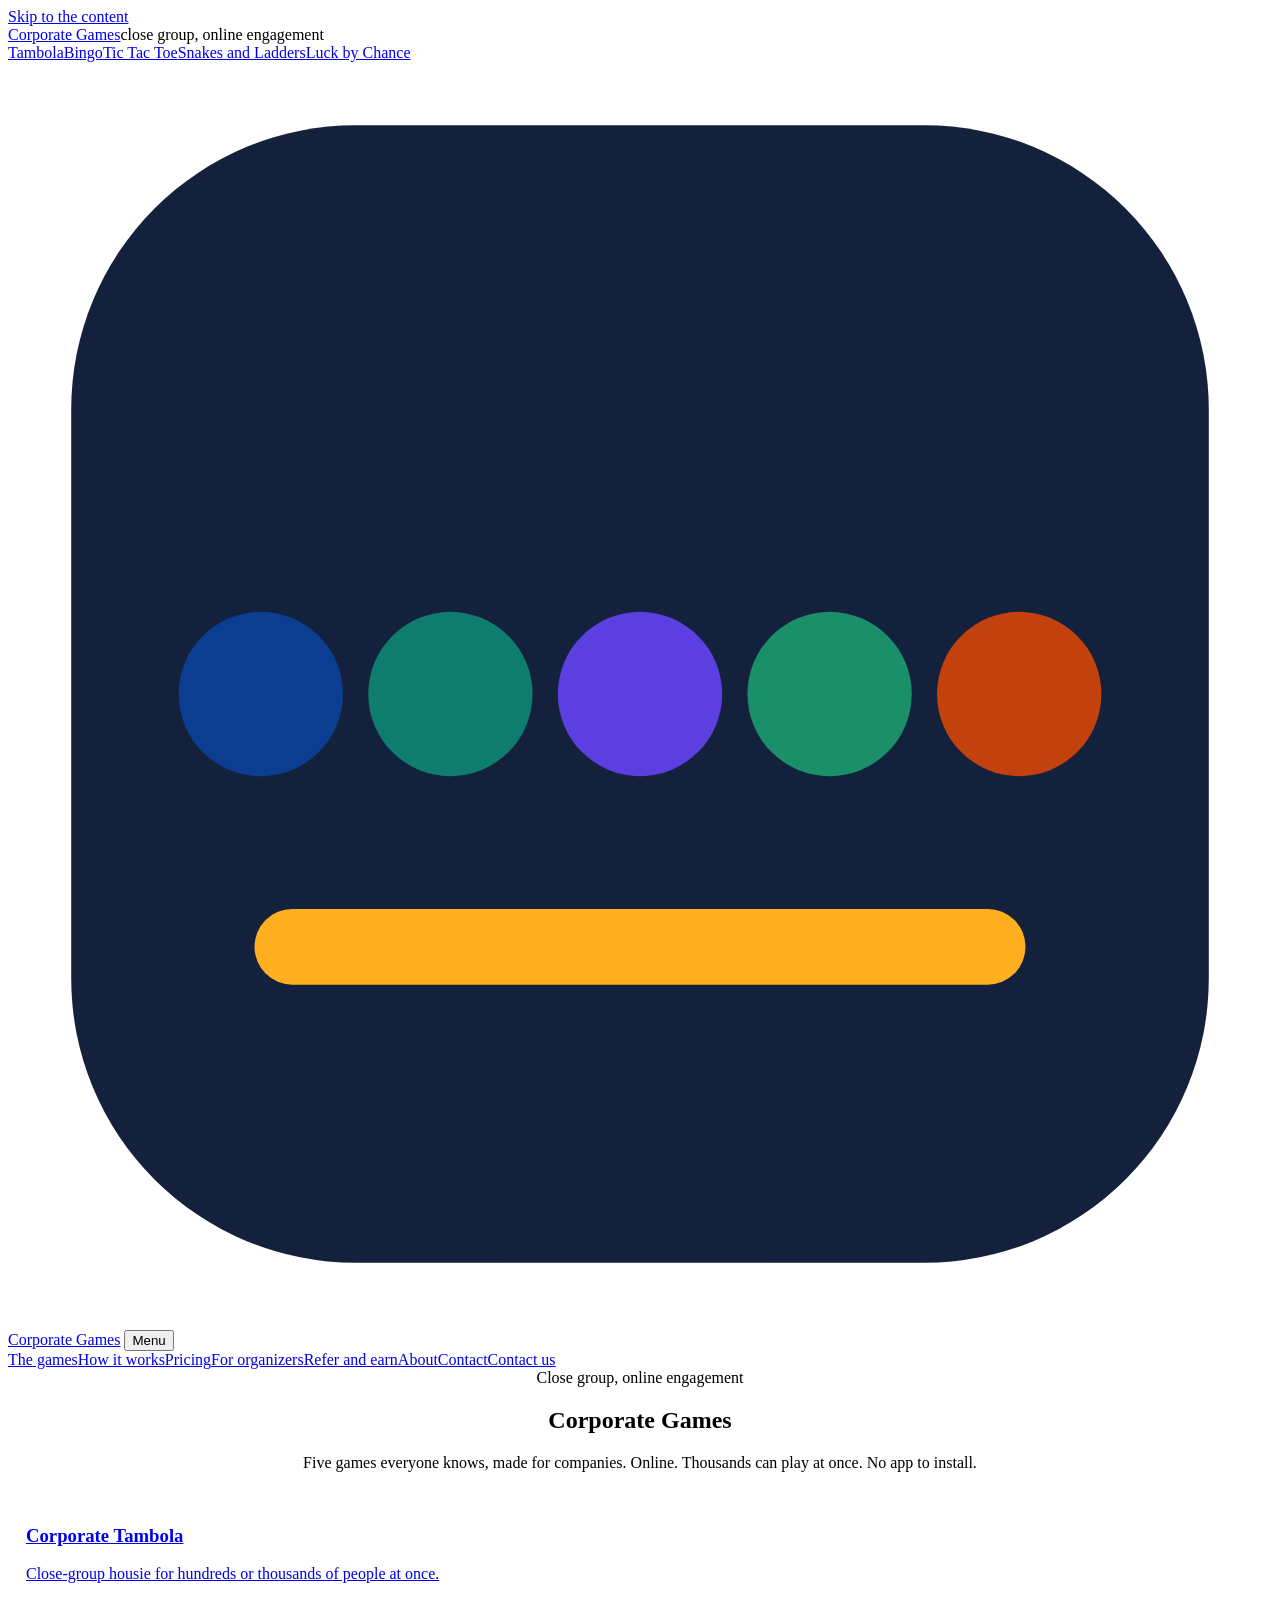
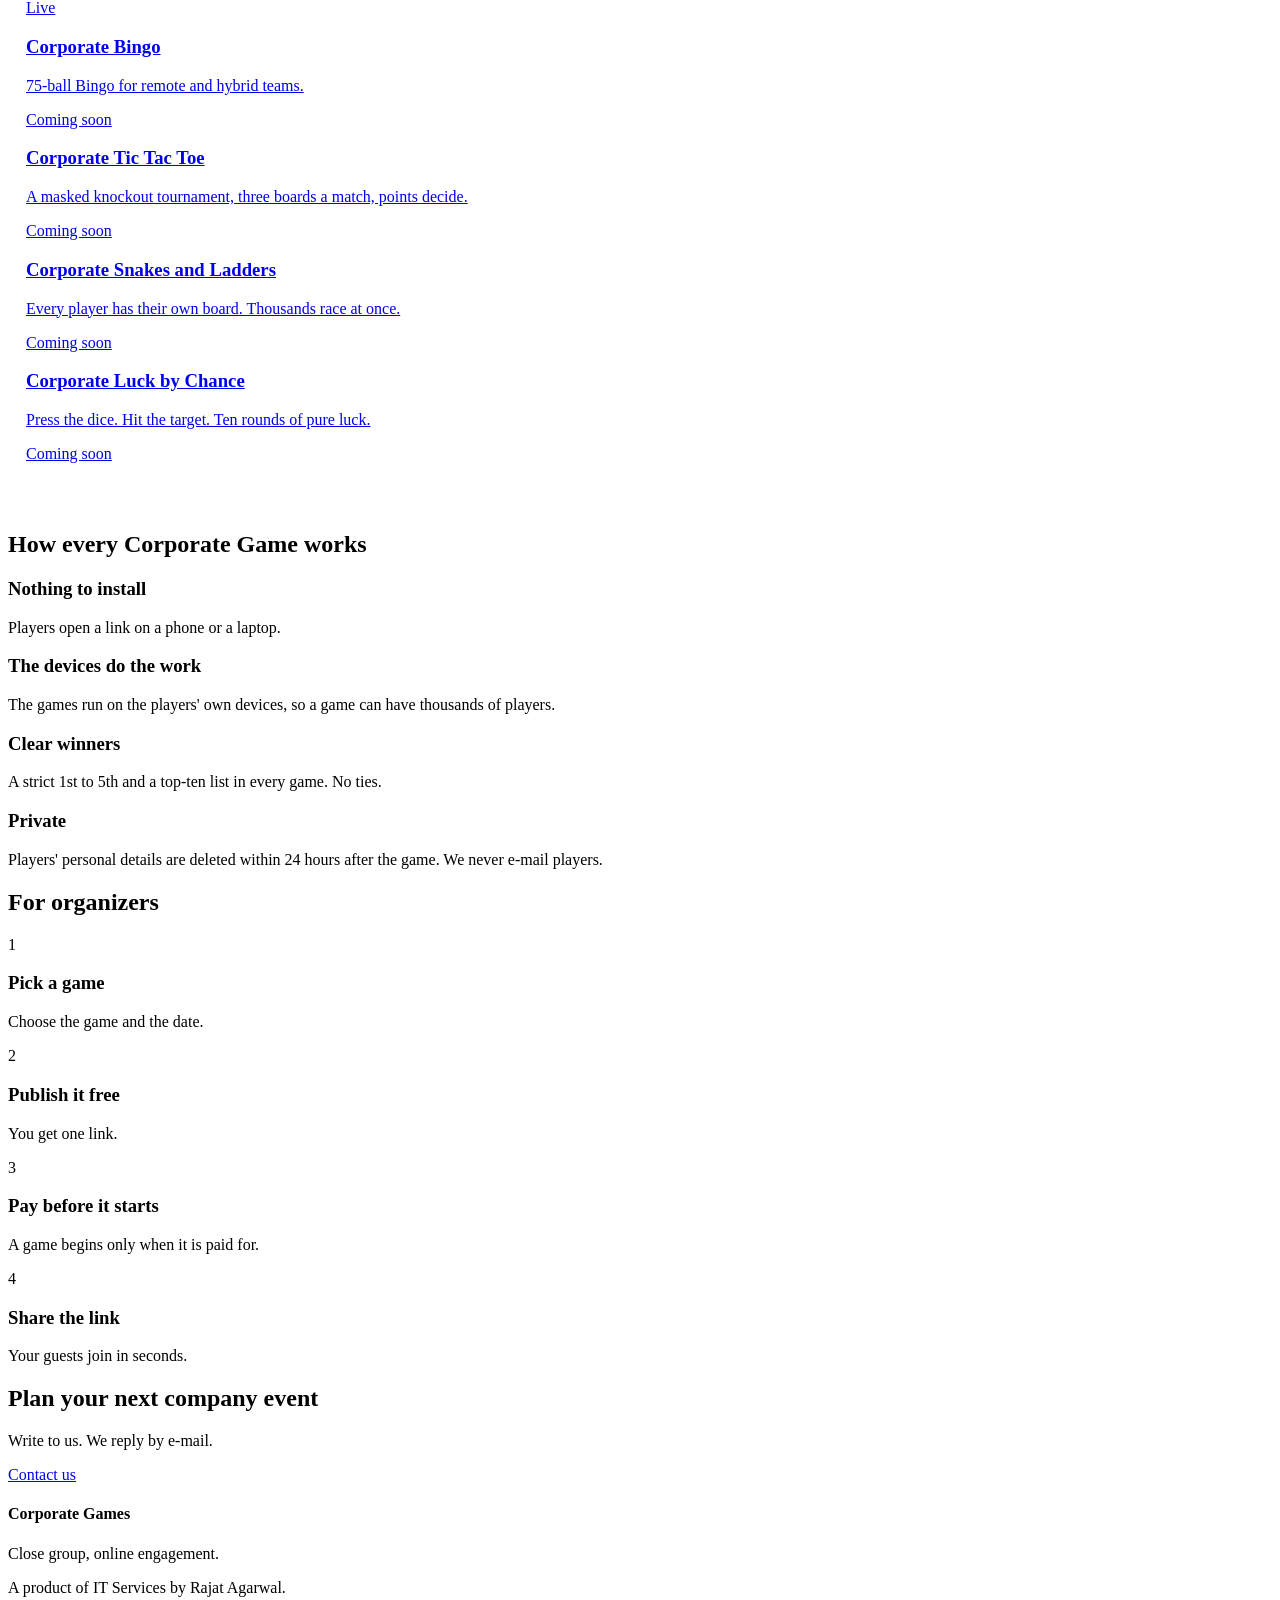
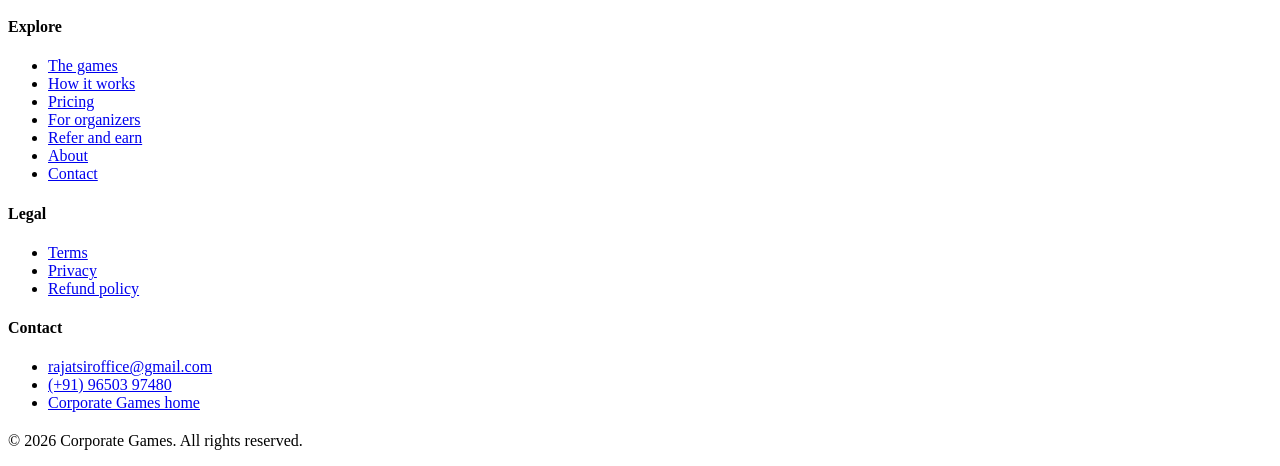
==== site/index.html @ b14fb2cc "Website for this product: pages, styles, fonts, Corporate Games bar, checked locally (not deployed) " ====
<!doctype html>
<html lang="en"><head><meta charset="utf-8"><meta name="viewport" content="width=device-width, initial-scale=1">
<title>Corporate Games | Close group, online engagement</title>
<meta name="description" content="Corporate Games: close group, online engagement. Five games everyone knows, made for companies. Thousands can play at once. No app to install.">
<link rel="canonical" href="https://corporate-games.pages.dev/">
<meta name="robots" content="index, follow"><meta name="theme-color" content="#14213D">
<meta property="og:type" content="website"><meta property="og:site_name" content="Corporate Games"><meta property="og:title" content="Corporate Games | Close group, online engagement"><meta property="og:description" content="Corporate Games: close group, online engagement. Five games everyone knows, made for companies. Thousands can play at once. No app to install."><meta property="og:url" content="https://corporate-games.pages.dev/">
<meta name="twitter:card" content="summary"><meta name="twitter:title" content="Corporate Games | Close group, online engagement">
<link rel="icon" href="/favicon.svg" type="image/svg+xml">
<link rel="preload" href="/fonts/Inter-normal-400.woff2" as="font" type="font/woff2" crossorigin><link rel="preload" href="/fonts/Fraunces-normal-500-700.woff2" as="font" type="font/woff2" crossorigin>
<link rel="stylesheet" href="/site.css">
<script type="application/ld+json">{"@context":"https://schema.org","@type":"Organization","name":"Corporate Games","url":"https://corporate-games.pages.dev/","email":"rajatsiroffice@gmail.com","parentOrganization":{"@type":"Organization","name":"IT Services by Rajat Agarwal"}}</script>
</head><body>
<a class="skip" href="#main">Skip to the content</a>
<div class="gbar"><div class="wrap"><a class="gb-home" href="https://corporate-games.pages.dev/" aria-current="true">Corporate Games</a><span class="gb-line">close group, online engagement</span><nav aria-label="Corporate Games"><a href="https://corporate-tambola.pages.dev/">Tambola</a><a href="https://corporate-bingo.pages.dev/">Bingo</a><a href="https://corporate-tic-tac-toe.pages.dev/">Tic Tac Toe</a><a href="https://corporate-snakes-and-ladders.pages.dev/">Snakes and Ladders</a><a href="https://corporate-luck-by-chance.pages.dev/">Luck by Chance</a></nav></div></div>

<header class="site"><div class="wrap">
<a class="brand" href="/"><svg viewBox="0 0 40 40" aria-hidden="true"><rect x="2" y="2" width="36" height="36" rx="9" fill="#14213D"/><circle cx="8" cy="20" r="2.6" fill="#0B3D91"/><circle cx="14" cy="20" r="2.6" fill="#0E7C6E"/><circle cx="20" cy="20" r="2.6" fill="#5B3FE0"/><circle cx="26" cy="20" r="2.6" fill="#1B8F68"/><circle cx="32" cy="20" r="2.6" fill="#C2410C"/><path d="M9 28h22" stroke="#FFB020" stroke-width="2.4" stroke-linecap="round"/></svg><span>Corporate Games</span></a>
<button class="menu" type="button" aria-expanded="false" aria-controls="nav" id="menu">Menu</button>
<nav class="main" id="nav" aria-label="Main"><a href="/games.html">The games</a><a href="/how-it-works.html">How it works</a><a href="/pricing.html">Pricing</a><a href="/organizers.html">For organizers</a><a href="/partner.html">Refer and earn</a><a href="/about.html">About</a><a href="/contact.html">Contact</a><a class="btn" href="/contact.html">Contact us</a></nav>
</div></header>
<main id="main">
<section class="hero" style="padding-bottom:30px"><div class="wrap" style="grid-template-columns:1fr"><div style="text-align:center;max-width:820px;margin:0 auto"><span class="kicker">Close group, online engagement</span><h1>Corporate Games</h1><p class="lead">Five games everyone knows, made for companies. Online. Thousands can play at once. No app to install.</p></div><div class="card" style="padding:18px;box-shadow:var(--shadow)" role="group" aria-label="The five Corporate Games"><div class="five"><a class="card gamecard" href="https://corporate-tambola.pages.dev/" aria-label="Corporate Tambola, Live"><div class="bar" style="background:#0B3D91"></div><h3>Corporate Tambola</h3><p>Close-group housie for hundreds or thousands of people at once.</p><span class="tag live">Live</span></a><a class="card gamecard" href="https://corporate-bingo.pages.dev/" aria-label="Corporate Bingo, Coming soon"><div class="bar" style="background:#0E7C6E"></div><h3>Corporate Bingo</h3><p>75-ball Bingo for remote and hybrid teams.</p><span class="tag">Coming soon</span></a><a class="card gamecard" href="https://corporate-tic-tac-toe.pages.dev/" aria-label="Corporate Tic Tac Toe, Coming soon"><div class="bar" style="background:#5B3FE0"></div><h3>Corporate Tic Tac Toe</h3><p>A masked knockout tournament, three boards a match, points decide.</p><span class="tag">Coming soon</span></a><a class="card gamecard" href="https://corporate-snakes-and-ladders.pages.dev/" aria-label="Corporate Snakes and Ladders, Coming soon"><div class="bar" style="background:#1B8F68"></div><h3>Corporate Snakes and Ladders</h3><p>Every player has their own board. Thousands race at once.</p><span class="tag">Coming soon</span></a><a class="card gamecard" href="https://corporate-luck-by-chance.pages.dev/" aria-label="Corporate Luck by Chance, Coming soon"><div class="bar" style="background:#C2410C"></div><h3>Corporate Luck by Chance</h3><p>Press the dice. Hit the target. Ten rounds of pure luck.</p><span class="tag">Coming soon</span></a></div></div></div></section><section class=alt><div class="wrap"><h2>How every Corporate Game works</h2><div class="grid"><div class="card"><h3>Nothing to install</h3><p>Players open a link on a phone or a laptop.</p></div><div class="card"><h3>The devices do the work</h3><p>The games run on the players&#x27; own devices, so a game can have thousands of players.</p></div><div class="card"><h3>Clear winners</h3><p>A strict 1st to 5th and a top-ten list in every game. No ties.</p></div><div class="card"><h3>Private</h3><p>Players&#x27; personal details are deleted within 24 hours after the game. We never e-mail players.</p></div></div></div></section><section><div class="wrap"><h2>For organizers</h2><div class="grid"><div class="card"><span class="num">1</span><h3>Pick a game</h3><p>Choose the game and the date.</p></div><div class="card"><span class="num">2</span><h3>Publish it free</h3><p>You get one link.</p></div><div class="card"><span class="num">3</span><h3>Pay before it starts</h3><p>A game begins only when it is paid for.</p></div><div class="card"><span class="num">4</span><h3>Share the link</h3><p>Your guests join in seconds.</p></div></div></div></section><section class="band"><div class="wrap"><h2>Plan your next company event</h2><p>Write to us. We reply by e-mail.</p><a class="btn" href="mailto:rajatsiroffice@gmail.com">Contact us</a></div></section>
</main>
<footer class="site"><div class="wrap">
<div class="cols">
<div><h4>Corporate Games</h4><p>Close group, online engagement.</p><p>A product of IT Services by Rajat Agarwal.</p></div>
<div><h4>Explore</h4><ul><li><a href="/games.html">The games</a></li><li><a href="/how-it-works.html">How it works</a></li><li><a href="/pricing.html">Pricing</a></li><li><a href="/organizers.html">For organizers</a></li><li><a href="/partner.html">Refer and earn</a></li><li><a href="/about.html">About</a></li><li><a href="/contact.html">Contact</a></li></ul></div>
<div><h4>Legal</h4><ul><li><a href="/terms.html">Terms</a></li><li><a href="/privacy.html">Privacy</a></li><li><a href="/refund-policy.html">Refund policy</a></li></ul></div>
<div><h4>Contact</h4><ul><li><a href="mailto:rajatsiroffice@gmail.com">rajatsiroffice@gmail.com</a></li><li><a href="tel:+919650397480">(+91) 96503 97480</a></li><li><a href="/">Corporate Games home</a></li></ul></div>
</div>
<p style="margin-top:20px">&copy; 2026 Corporate Games. All rights reserved.</p>
</div></footer>
<script src="/site.js" defer></script>
</body></html>
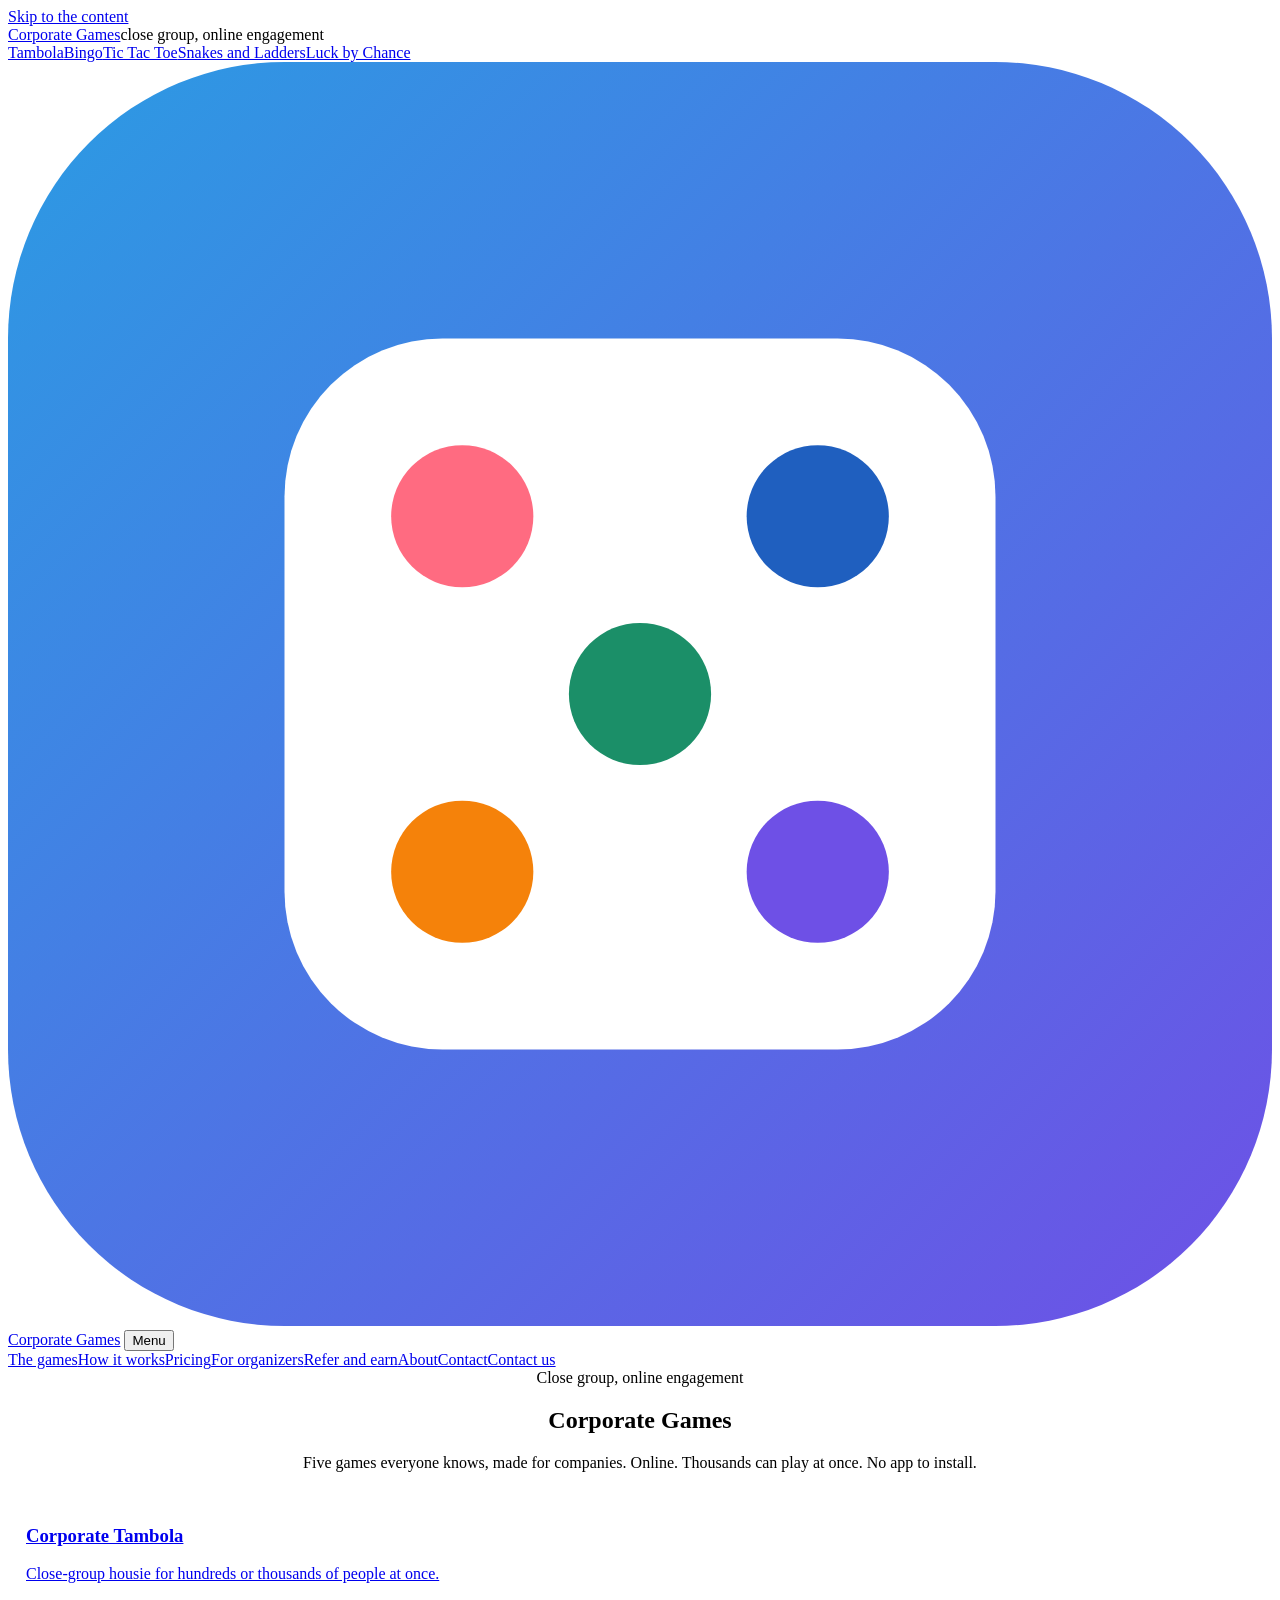
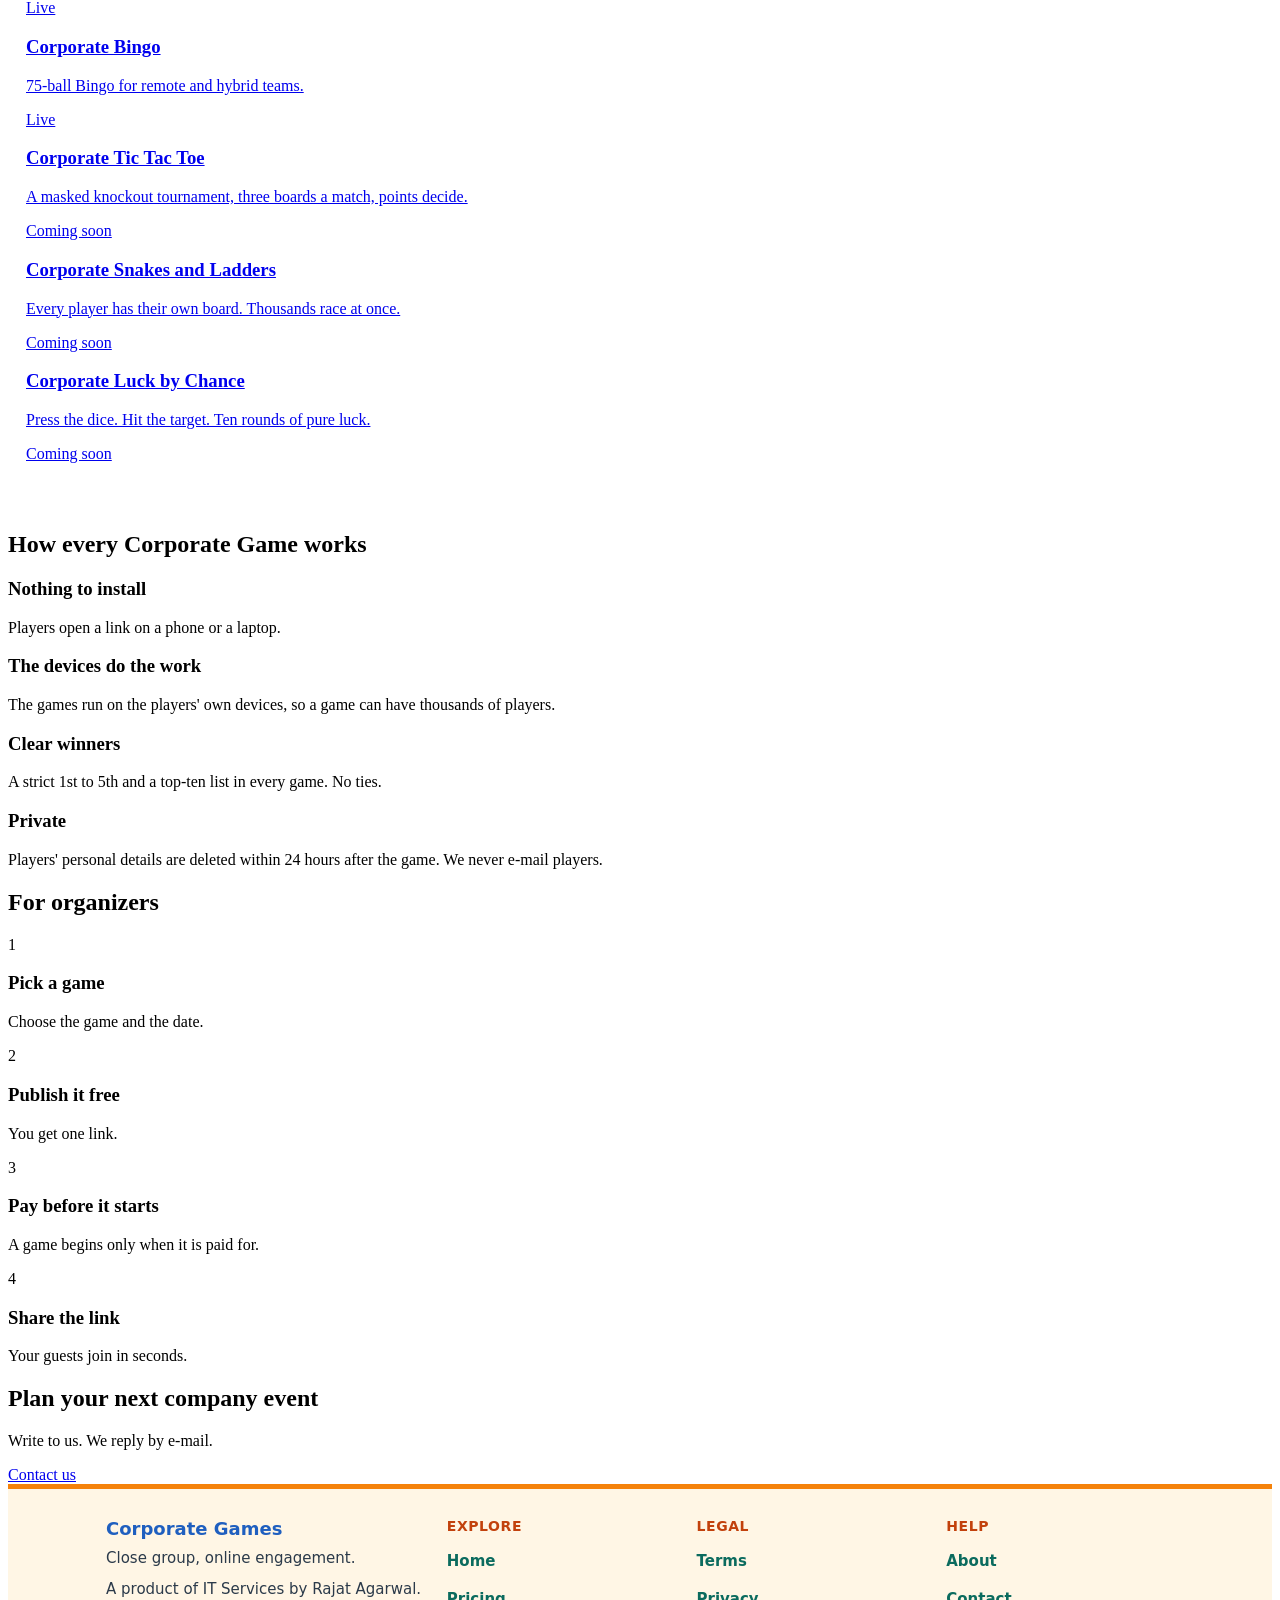
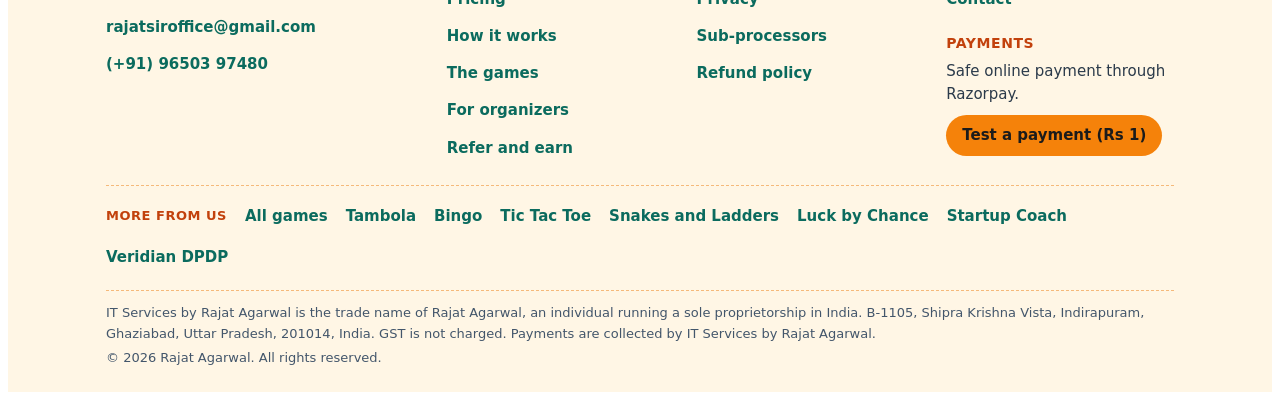
==== commit 2c85f9ec: "Uniform footer, bright installable site, fuller privacy page, sub-processor list - footer: tools/ufo" ====
--- a/site/index.html
+++ b/site/index.html
@@ -3,10 +3,10 @@
 <title>Corporate Games | Close group, online engagement</title>
 <meta name="description" content="Corporate Games: close group, online engagement. Five games everyone knows, made for companies. Thousands can play at once. No app to install.">
 <link rel="canonical" href="https://corporate-games.pages.dev/">
-<meta name="robots" content="index, follow"><meta name="theme-color" content="#14213D">
+<meta name="robots" content="index, follow"><meta name="theme-color" content="#0E7C6E">
 <meta property="og:type" content="website"><meta property="og:site_name" content="Corporate Games"><meta property="og:title" content="Corporate Games | Close group, online engagement"><meta property="og:description" content="Corporate Games: close group, online engagement. Five games everyone knows, made for companies. Thousands can play at once. No app to install."><meta property="og:url" content="https://corporate-games.pages.dev/">
-<meta name="twitter:card" content="summary"><meta name="twitter:title" content="Corporate Games | Close group, online engagement">
-<link rel="icon" href="/favicon.svg" type="image/svg+xml">
+<meta property="og:image" content="https://corporate-games.pages.dev/img/og.png"><meta property="og:image:width" content="1200"><meta property="og:image:height" content="630"><meta property="og:image:alt" content="Corporate Games: close group, online engagement"><meta property="og:locale" content="en_IN"><meta name="twitter:card" content="summary_large_image"><meta name="twitter:image" content="https://corporate-games.pages.dev/img/og.png"><meta name="twitter:title" content="Corporate Games | Close group, online engagement">
+<link rel="icon" href="/favicon.svg" type="image/svg+xml"><link rel="icon" href="/img/icon-192.png" type="image/png" sizes="192x192"><link rel="apple-touch-icon" href="/img/apple-touch-icon.png"><link rel="manifest" href="/manifest.webmanifest">
 <link rel="preload" href="/fonts/Inter-normal-400.woff2" as="font" type="font/woff2" crossorigin><link rel="preload" href="/fonts/Fraunces-normal-500-700.woff2" as="font" type="font/woff2" crossorigin>
 <link rel="stylesheet" href="/site.css">
 <script type="application/ld+json">{"@context":"https://schema.org","@type":"Organization","name":"Corporate Games","url":"https://corporate-games.pages.dev/","email":"rajatsiroffice@gmail.com","parentOrganization":{"@type":"Organization","name":"IT Services by Rajat Agarwal"}}</script>
@@ -15,21 +15,14 @@
 <div class="gbar"><div class="wrap"><a class="gb-home" href="https://corporate-games.pages.dev/" aria-current="true">Corporate Games</a><span class="gb-line">close group, online engagement</span><nav aria-label="Corporate Games"><a href="https://corporate-tambola.pages.dev/">Tambola</a><a href="https://corporate-bingo.pages.dev/">Bingo</a><a href="https://corporate-tic-tac-toe.pages.dev/">Tic Tac Toe</a><a href="https://corporate-snakes-and-ladders.pages.dev/">Snakes and Ladders</a><a href="https://corporate-luck-by-chance.pages.dev/">Luck by Chance</a></nav></div></div>
 
 <header class="site"><div class="wrap">
-<a class="brand" href="/"><svg viewBox="0 0 40 40" aria-hidden="true"><rect x="2" y="2" width="36" height="36" rx="9" fill="#14213D"/><circle cx="8" cy="20" r="2.6" fill="#0B3D91"/><circle cx="14" cy="20" r="2.6" fill="#0E7C6E"/><circle cx="20" cy="20" r="2.6" fill="#5B3FE0"/><circle cx="26" cy="20" r="2.6" fill="#1B8F68"/><circle cx="32" cy="20" r="2.6" fill="#C2410C"/><path d="M9 28h22" stroke="#FFB020" stroke-width="2.4" stroke-linecap="round"/></svg><span>Corporate Games</span></a>
+<a class="brand" href="/"><svg viewBox="0 0 64 64" aria-hidden="true"><defs><linearGradient id="bg" x1="0" y1="0" x2="1" y2="1"><stop offset="0" stop-color="#2B9BE3"/><stop offset="1" stop-color="#6E50E6"/></linearGradient></defs><rect width="64" height="64" rx="14" fill="url(#bg)"/><rect x="14" y="14" width="36" height="36" rx="8" fill="#fff"/><circle cx="23" cy="23" r="3.6" fill="#FF6B81"/><circle cx="41" cy="23" r="3.6" fill="#1F5FBF"/><circle cx="32" cy="32" r="3.6" fill="#1B8F68"/><circle cx="23" cy="41" r="3.6" fill="#F5820A"/><circle cx="41" cy="41" r="3.6" fill="#6E50E6"/></svg><span>Corporate Games</span></a>
 <button class="menu" type="button" aria-expanded="false" aria-controls="nav" id="menu">Menu</button>
 <nav class="main" id="nav" aria-label="Main"><a href="/games.html">The games</a><a href="/how-it-works.html">How it works</a><a href="/pricing.html">Pricing</a><a href="/organizers.html">For organizers</a><a href="/partner.html">Refer and earn</a><a href="/about.html">About</a><a href="/contact.html">Contact</a><a class="btn" href="/contact.html">Contact us</a></nav>
 </div></header>
 <main id="main">
-<section class="hero" style="padding-bottom:30px"><div class="wrap" style="grid-template-columns:1fr"><div style="text-align:center;max-width:820px;margin:0 auto"><span class="kicker">Close group, online engagement</span><h1>Corporate Games</h1><p class="lead">Five games everyone knows, made for companies. Online. Thousands can play at once. No app to install.</p></div><div class="card" style="padding:18px;box-shadow:var(--shadow)" role="group" aria-label="The five Corporate Games"><div class="five"><a class="card gamecard" href="https://corporate-tambola.pages.dev/" aria-label="Corporate Tambola, Live"><div class="bar" style="background:#0B3D91"></div><h3>Corporate Tambola</h3><p>Close-group housie for hundreds or thousands of people at once.</p><span class="tag live">Live</span></a><a class="card gamecard" href="https://corporate-bingo.pages.dev/" aria-label="Corporate Bingo, Coming soon"><div class="bar" style="background:#0E7C6E"></div><h3>Corporate Bingo</h3><p>75-ball Bingo for remote and hybrid teams.</p><span class="tag">Coming soon</span></a><a class="card gamecard" href="https://corporate-tic-tac-toe.pages.dev/" aria-label="Corporate Tic Tac Toe, Coming soon"><div class="bar" style="background:#5B3FE0"></div><h3>Corporate Tic Tac Toe</h3><p>A masked knockout tournament, three boards a match, points decide.</p><span class="tag">Coming soon</span></a><a class="card gamecard" href="https://corporate-snakes-and-ladders.pages.dev/" aria-label="Corporate Snakes and Ladders, Coming soon"><div class="bar" style="background:#1B8F68"></div><h3>Corporate Snakes and Ladders</h3><p>Every player has their own board. Thousands race at once.</p><span class="tag">Coming soon</span></a><a class="card gamecard" href="https://corporate-luck-by-chance.pages.dev/" aria-label="Corporate Luck by Chance, Coming soon"><div class="bar" style="background:#C2410C"></div><h3>Corporate Luck by Chance</h3><p>Press the dice. Hit the target. Ten rounds of pure luck.</p><span class="tag">Coming soon</span></a></div></div></div></section><section class=alt><div class="wrap"><h2>How every Corporate Game works</h2><div class="grid"><div class="card"><h3>Nothing to install</h3><p>Players open a link on a phone or a laptop.</p></div><div class="card"><h3>The devices do the work</h3><p>The games run on the players&#x27; own devices, so a game can have thousands of players.</p></div><div class="card"><h3>Clear winners</h3><p>A strict 1st to 5th and a top-ten list in every game. No ties.</p></div><div class="card"><h3>Private</h3><p>Players&#x27; personal details are deleted within 24 hours after the game. We never e-mail players.</p></div></div></div></section><section><div class="wrap"><h2>For organizers</h2><div class="grid"><div class="card"><span class="num">1</span><h3>Pick a game</h3><p>Choose the game and the date.</p></div><div class="card"><span class="num">2</span><h3>Publish it free</h3><p>You get one link.</p></div><div class="card"><span class="num">3</span><h3>Pay before it starts</h3><p>A game begins only when it is paid for.</p></div><div class="card"><span class="num">4</span><h3>Share the link</h3><p>Your guests join in seconds.</p></div></div></div></section><section class="band"><div class="wrap"><h2>Plan your next company event</h2><p>Write to us. We reply by e-mail.</p><a class="btn" href="mailto:rajatsiroffice@gmail.com">Contact us</a></div></section>
+<section class="hero" style="padding-bottom:30px"><div class="wrap" style="grid-template-columns:1fr"><div style="text-align:center;max-width:820px;margin:0 auto"><span class="kicker">Close group, online engagement</span><h1>Corporate Games</h1><p class="lead">Five games everyone knows, made for companies. Online. Thousands can play at once. No app to install.</p></div><div class="card" style="padding:18px;box-shadow:var(--shadow)" role="group" aria-label="The five Corporate Games"><div class="five"><a class="card gamecard" href="https://corporate-tambola.pages.dev/" aria-label="Corporate Tambola, Live"><div class="bar" style="background:#2F6FDE"></div><h3>Corporate Tambola</h3><p>Close-group housie for hundreds or thousands of people at once.</p><span class="tag live">Live</span></a><a class="card gamecard" href="https://corporate-bingo.pages.dev/" aria-label="Corporate Bingo, Live"><div class="bar" style="background:#0E7C6E"></div><h3>Corporate Bingo</h3><p>75-ball Bingo for remote and hybrid teams.</p><span class="tag live">Live</span></a><a class="card gamecard" href="https://corporate-tic-tac-toe.pages.dev/" aria-label="Corporate Tic Tac Toe, Coming soon"><div class="bar" style="background:#5B3FE0"></div><h3>Corporate Tic Tac Toe</h3><p>A masked knockout tournament, three boards a match, points decide.</p><span class="tag">Coming soon</span></a><a class="card gamecard" href="https://corporate-snakes-and-ladders.pages.dev/" aria-label="Corporate Snakes and Ladders, Coming soon"><div class="bar" style="background:#1B8F68"></div><h3>Corporate Snakes and Ladders</h3><p>Every player has their own board. Thousands race at once.</p><span class="tag">Coming soon</span></a><a class="card gamecard" href="https://corporate-luck-by-chance.pages.dev/" aria-label="Corporate Luck by Chance, Coming soon"><div class="bar" style="background:#C2410C"></div><h3>Corporate Luck by Chance</h3><p>Press the dice. Hit the target. Ten rounds of pure luck.</p><span class="tag">Coming soon</span></a></div></div></div></section><section class=alt><div class="wrap"><h2>How every Corporate Game works</h2><div class="grid"><div class="card"><h3>Nothing to install</h3><p>Players open a link on a phone or a laptop.</p></div><div class="card"><h3>The devices do the work</h3><p>The games run on the players&#x27; own devices, so a game can have thousands of players.</p></div><div class="card"><h3>Clear winners</h3><p>A strict 1st to 5th and a top-ten list in every game. No ties.</p></div><div class="card"><h3>Private</h3><p>Players&#x27; personal details are deleted within 24 hours after the game. We never e-mail players.</p></div></div></div></section><section><div class="wrap"><h2>For organizers</h2><div class="grid"><div class="card"><span class="num">1</span><h3>Pick a game</h3><p>Choose the game and the date.</p></div><div class="card"><span class="num">2</span><h3>Publish it free</h3><p>You get one link.</p></div><div class="card"><span class="num">3</span><h3>Pay before it starts</h3><p>A game begins only when it is paid for.</p></div><div class="card"><span class="num">4</span><h3>Share the link</h3><p>Your guests join in seconds.</p></div></div></div></section><section class="band"><div class="wrap"><h2>Plan your next company event</h2><p>Write to us. We reply by e-mail.</p><a class="btn" href="mailto:rajatsiroffice@gmail.com">Contact us</a></div></section>
 </main>
-<footer class="site"><div class="wrap">
-<div class="cols">
-<div><h4>Corporate Games</h4><p>Close group, online engagement.</p><p>A product of IT Services by Rajat Agarwal.</p></div>
-<div><h4>Explore</h4><ul><li><a href="/games.html">The games</a></li><li><a href="/how-it-works.html">How it works</a></li><li><a href="/pricing.html">Pricing</a></li><li><a href="/organizers.html">For organizers</a></li><li><a href="/partner.html">Refer and earn</a></li><li><a href="/about.html">About</a></li><li><a href="/contact.html">Contact</a></li></ul></div>
-<div><h4>Legal</h4><ul><li><a href="/terms.html">Terms</a></li><li><a href="/privacy.html">Privacy</a></li><li><a href="/refund-policy.html">Refund policy</a></li></ul></div>
-<div><h4>Contact</h4><ul><li><a href="mailto:rajatsiroffice@gmail.com">rajatsiroffice@gmail.com</a></li><li><a href="tel:+919650397480">(+91) 96503 97480</a></li><li><a href="/">Corporate Games home</a></li></ul></div>
-</div>
-<p style="margin-top:20px">&copy; 2026 Corporate Games. All rights reserved.</p>
-</div></footer>
+<footer class="uf" aria-label="Site footer"><style>.uf{background:#FFF6E5;border-top:5px solid #F5820A;color:#2B3A4A;font:15px/1.55 Inter,system-ui,-apple-system,Segoe UI,Roboto,sans-serif;margin:0;padding:0;clear:both}.uf *{box-sizing:border-box}.uf .ufw{max-width:1100px;margin:0 auto;padding:28px 16px 20px}.uf .ufg{display:grid;grid-template-columns:1.4fr 1fr 1fr 1fr;gap:22px}.uf h4{margin:0 0 8px;font:700 14px/1.3 Inter,system-ui,sans-serif;letter-spacing:.04em;text-transform:uppercase;color:#C2410C}.uf p{margin:0 0 8px}.uf ul{list-style:none;margin:0;padding:0}.uf li{margin:0}.uf a{color:#0B6B5E;text-decoration:none;display:inline-block;padding:7px 0;min-height:36px;font-weight:600}.uf a:hover,.uf a:focus{text-decoration:underline;color:#C2410C}.uf .ufb{font:700 18px/1.3 Inter,system-ui,sans-serif;color:#1F5FBF;margin:0 0 6px}.uf .ufpay{margin-top:16px}.uf .ufpay a{background:#F5820A;color:#1B1B1B;border-radius:999px;padding:9px 16px;font-weight:700;min-height:40px}.uf .ufpay a:hover{background:#FFB347;text-decoration:none;color:#1B1B1B}.uf .ufgames{border-top:1px dashed #F5B97A;margin-top:18px;padding-top:12px;display:flex;flex-wrap:wrap;gap:4px 18px;align-items:center}.uf .ufgames b{color:#C2410C;font-size:13px;letter-spacing:.04em;text-transform:uppercase}.uf .ufl{border-top:1px dashed #F5B97A;margin-top:14px;padding-top:12px;font-size:13px;color:#43566B}.uf .ufl p{margin:0 0 4px}@media(max-width:760px){.uf .ufg{grid-template-columns:1fr 1fr}}@media(max-width:430px){.uf .ufg{grid-template-columns:1fr}.uf .ufw{padding:22px 14px 16px}}</style><div class="ufw"><div class="ufg"><div><p class="ufb">Corporate Games</p><p>Close group, online engagement.</p><p>A product of IT Services by Rajat Agarwal.</p><p><a href="mailto:rajatsiroffice@gmail.com">rajatsiroffice@gmail.com</a><br><a href="tel:+919650397480">(+91) 96503 97480</a></p></div><div><h4>Explore</h4><ul><li><a href="/">Home</a></li><li><a href="/pricing.html">Pricing</a></li><li><a href="/how-it-works.html">How it works</a></li><li><a href="/games.html">The games</a></li><li><a href="/organizers.html">For organizers</a></li><li><a href="/partner.html">Refer and earn</a></li></ul></div><div><h4>Legal</h4><ul><li><a href="/terms.html">Terms</a></li><li><a href="/privacy.html">Privacy</a></li><li><a href="/subprocessors.html">Sub-processors</a></li><li><a href="/refund-policy.html">Refund policy</a></li></ul></div><div><h4>Help</h4><ul><li><a href="/about.html">About</a></li><li><a href="/contact.html">Contact</a></li></ul><div class="ufpay"><h4>Payments</h4><p>Safe online payment through Razorpay.</p><a href="https://itservices-rajat-agarwal.pages.dev/paytest/?from=IDX">Test a payment (Rs 1)</a></div></div></div><div class="ufgames"><b>More from us</b><a href="https://corporate-games.pages.dev">All games</a><a href="https://corporate-tambola.pages.dev">Tambola</a><a href="https://corporate-bingo.pages.dev">Bingo</a><a href="https://corporate-tic-tac-toe.pages.dev">Tic Tac Toe</a><a href="https://corporate-snakes-and-ladders.pages.dev">Snakes and Ladders</a><a href="https://corporate-luck-by-chance.pages.dev">Luck by Chance</a><a href="https://rajat-agarwal-startup-coach.pages.dev">Startup Coach</a><a href="https://app.veridian-aios.com">Veridian DPDP</a></div><div class="ufl"><p>IT Services by Rajat Agarwal is the trade name of Rajat Agarwal, an individual running a sole proprietorship in India. B-1105, Shipra Krishna Vista, Indirapuram, Ghaziabad, Uttar Pradesh, 201014, India. GST is not charged. Payments are collected by IT Services by Rajat Agarwal.</p><p>&copy; 2026 Rajat Agarwal. All rights reserved.</p></div></div></footer>
 <script src="/site.js" defer></script>
+<script src="/pwa.js" defer></script>
 </body></html>
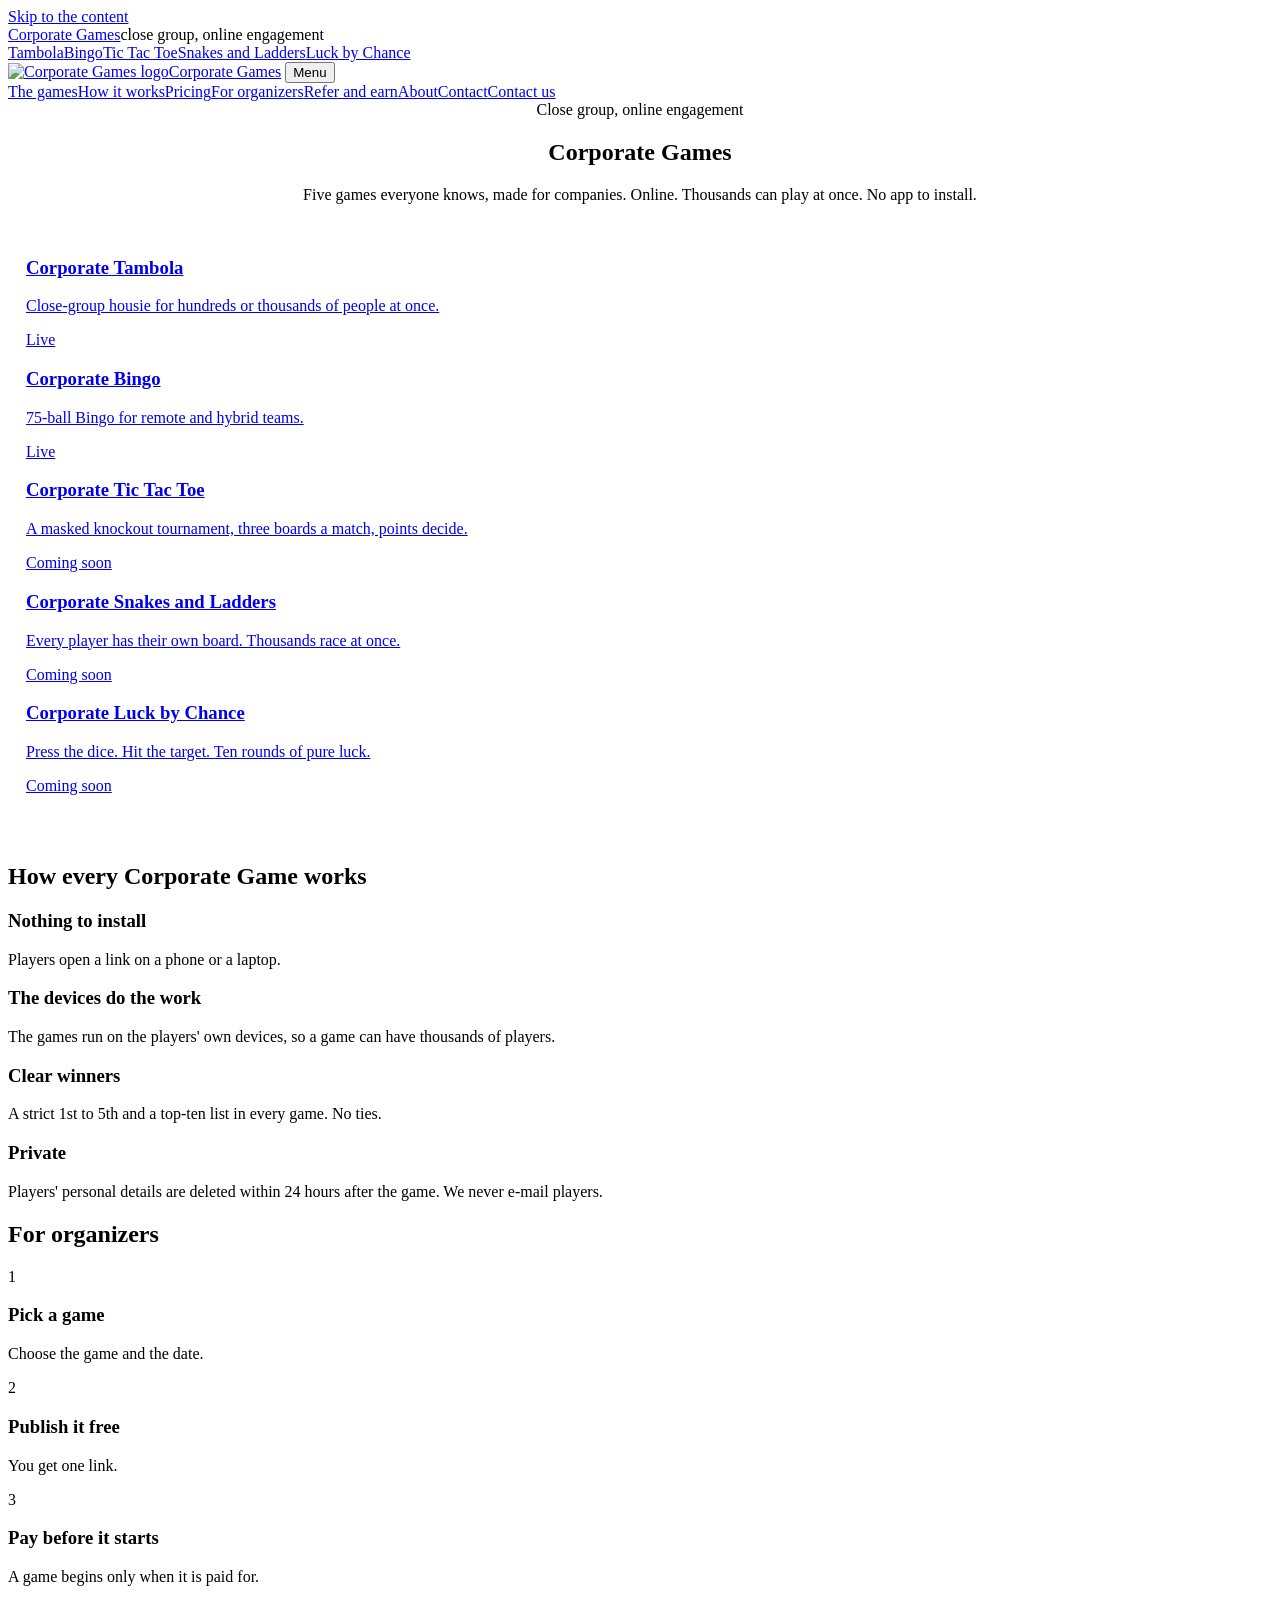
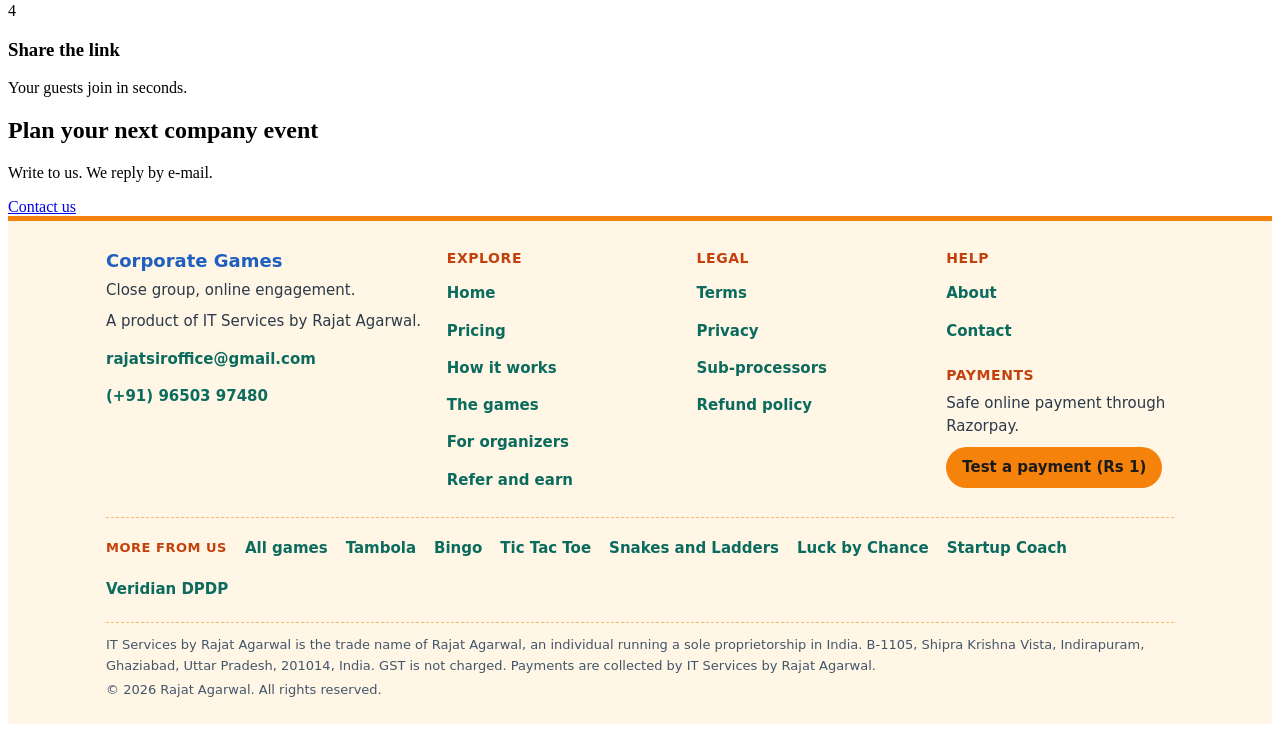
==== commit 8e539e47: "New Corporate Games logo (icon only, names unchanged) Logo mark in the header (links home), favicon," ====
--- a/site/index.html
+++ b/site/index.html
@@ -5,8 +5,8 @@
 <link rel="canonical" href="https://corporate-games.pages.dev/">
 <meta name="robots" content="index, follow"><meta name="theme-color" content="#0E7C6E">
 <meta property="og:type" content="website"><meta property="og:site_name" content="Corporate Games"><meta property="og:title" content="Corporate Games | Close group, online engagement"><meta property="og:description" content="Corporate Games: close group, online engagement. Five games everyone knows, made for companies. Thousands can play at once. No app to install."><meta property="og:url" content="https://corporate-games.pages.dev/">
-<meta property="og:image" content="https://corporate-games.pages.dev/img/og.png"><meta property="og:image:width" content="1200"><meta property="og:image:height" content="630"><meta property="og:image:alt" content="Corporate Games: close group, online engagement"><meta property="og:locale" content="en_IN"><meta name="twitter:card" content="summary_large_image"><meta name="twitter:image" content="https://corporate-games.pages.dev/img/og.png"><meta name="twitter:title" content="Corporate Games | Close group, online engagement">
-<link rel="icon" href="/favicon.svg" type="image/svg+xml"><link rel="icon" href="/img/icon-192.png" type="image/png" sizes="192x192"><link rel="apple-touch-icon" href="/img/apple-touch-icon.png"><link rel="manifest" href="/manifest.webmanifest">
+<meta property="og:image" content="https://corporate-games.pages.dev/img/og.png"><meta property="og:image:width" content="1200"><meta property="og:image:height" content="630"><meta property="og:image:alt" content="Corporate Games logo"><meta property="og:locale" content="en_IN"><meta name="twitter:card" content="summary_large_image"><meta name="twitter:image" content="https://corporate-games.pages.dev/img/og.png"><meta name="twitter:title" content="Corporate Games | Close group, online engagement">
+<link rel="icon" href="/favicon.svg?v=2" type="image/svg+xml"><link rel="icon" href="/favicon-32.png?v=2" type="image/png" sizes="32x32"><link rel="icon" href="/img/icon-192.png?v=2" type="image/png" sizes="192x192"><link rel="apple-touch-icon" href="/img/apple-touch-icon.png?v=2"><link rel="manifest" href="/manifest.webmanifest">
 <link rel="preload" href="/fonts/Inter-normal-400.woff2" as="font" type="font/woff2" crossorigin><link rel="preload" href="/fonts/Fraunces-normal-500-700.woff2" as="font" type="font/woff2" crossorigin>
 <link rel="stylesheet" href="/site.css">
 <script type="application/ld+json">{"@context":"https://schema.org","@type":"Organization","name":"Corporate Games","url":"https://corporate-games.pages.dev/","email":"rajatsiroffice@gmail.com","parentOrganization":{"@type":"Organization","name":"IT Services by Rajat Agarwal"}}</script>
@@ -15,14 +15,14 @@
 <div class="gbar"><div class="wrap"><a class="gb-home" href="https://corporate-games.pages.dev/" aria-current="true">Corporate Games</a><span class="gb-line">close group, online engagement</span><nav aria-label="Corporate Games"><a href="https://corporate-tambola.pages.dev/">Tambola</a><a href="https://corporate-bingo.pages.dev/">Bingo</a><a href="https://corporate-tic-tac-toe.pages.dev/">Tic Tac Toe</a><a href="https://corporate-snakes-and-ladders.pages.dev/">Snakes and Ladders</a><a href="https://corporate-luck-by-chance.pages.dev/">Luck by Chance</a></nav></div></div>
 
 <header class="site"><div class="wrap">
-<a class="brand" href="/"><svg viewBox="0 0 64 64" aria-hidden="true"><defs><linearGradient id="bg" x1="0" y1="0" x2="1" y2="1"><stop offset="0" stop-color="#2B9BE3"/><stop offset="1" stop-color="#6E50E6"/></linearGradient></defs><rect width="64" height="64" rx="14" fill="url(#bg)"/><rect x="14" y="14" width="36" height="36" rx="8" fill="#fff"/><circle cx="23" cy="23" r="3.6" fill="#FF6B81"/><circle cx="41" cy="23" r="3.6" fill="#1F5FBF"/><circle cx="32" cy="32" r="3.6" fill="#1B8F68"/><circle cx="23" cy="41" r="3.6" fill="#F5820A"/><circle cx="41" cy="41" r="3.6" fill="#6E50E6"/></svg><span>Corporate Games</span></a>
+<a class="brand" href="/" aria-label="Corporate Games home"><img src="/logo-mark.svg" alt="Corporate Games logo" width="34" height="34"><span>Corporate Games</span></a>
 <button class="menu" type="button" aria-expanded="false" aria-controls="nav" id="menu">Menu</button>
 <nav class="main" id="nav" aria-label="Main"><a href="/games.html">The games</a><a href="/how-it-works.html">How it works</a><a href="/pricing.html">Pricing</a><a href="/organizers.html">For organizers</a><a href="/partner.html">Refer and earn</a><a href="/about.html">About</a><a href="/contact.html">Contact</a><a class="btn" href="/contact.html">Contact us</a></nav>
 </div></header>
 <main id="main">
 <section class="hero" style="padding-bottom:30px"><div class="wrap" style="grid-template-columns:1fr"><div style="text-align:center;max-width:820px;margin:0 auto"><span class="kicker">Close group, online engagement</span><h1>Corporate Games</h1><p class="lead">Five games everyone knows, made for companies. Online. Thousands can play at once. No app to install.</p></div><div class="card" style="padding:18px;box-shadow:var(--shadow)" role="group" aria-label="The five Corporate Games"><div class="five"><a class="card gamecard" href="https://corporate-tambola.pages.dev/" aria-label="Corporate Tambola, Live"><div class="bar" style="background:#2F6FDE"></div><h3>Corporate Tambola</h3><p>Close-group housie for hundreds or thousands of people at once.</p><span class="tag live">Live</span></a><a class="card gamecard" href="https://corporate-bingo.pages.dev/" aria-label="Corporate Bingo, Live"><div class="bar" style="background:#0E7C6E"></div><h3>Corporate Bingo</h3><p>75-ball Bingo for remote and hybrid teams.</p><span class="tag live">Live</span></a><a class="card gamecard" href="https://corporate-tic-tac-toe.pages.dev/" aria-label="Corporate Tic Tac Toe, Coming soon"><div class="bar" style="background:#5B3FE0"></div><h3>Corporate Tic Tac Toe</h3><p>A masked knockout tournament, three boards a match, points decide.</p><span class="tag">Coming soon</span></a><a class="card gamecard" href="https://corporate-snakes-and-ladders.pages.dev/" aria-label="Corporate Snakes and Ladders, Coming soon"><div class="bar" style="background:#1B8F68"></div><h3>Corporate Snakes and Ladders</h3><p>Every player has their own board. Thousands race at once.</p><span class="tag">Coming soon</span></a><a class="card gamecard" href="https://corporate-luck-by-chance.pages.dev/" aria-label="Corporate Luck by Chance, Coming soon"><div class="bar" style="background:#C2410C"></div><h3>Corporate Luck by Chance</h3><p>Press the dice. Hit the target. Ten rounds of pure luck.</p><span class="tag">Coming soon</span></a></div></div></div></section><section class=alt><div class="wrap"><h2>How every Corporate Game works</h2><div class="grid"><div class="card"><h3>Nothing to install</h3><p>Players open a link on a phone or a laptop.</p></div><div class="card"><h3>The devices do the work</h3><p>The games run on the players&#x27; own devices, so a game can have thousands of players.</p></div><div class="card"><h3>Clear winners</h3><p>A strict 1st to 5th and a top-ten list in every game. No ties.</p></div><div class="card"><h3>Private</h3><p>Players&#x27; personal details are deleted within 24 hours after the game. We never e-mail players.</p></div></div></div></section><section><div class="wrap"><h2>For organizers</h2><div class="grid"><div class="card"><span class="num">1</span><h3>Pick a game</h3><p>Choose the game and the date.</p></div><div class="card"><span class="num">2</span><h3>Publish it free</h3><p>You get one link.</p></div><div class="card"><span class="num">3</span><h3>Pay before it starts</h3><p>A game begins only when it is paid for.</p></div><div class="card"><span class="num">4</span><h3>Share the link</h3><p>Your guests join in seconds.</p></div></div></div></section><section class="band"><div class="wrap"><h2>Plan your next company event</h2><p>Write to us. We reply by e-mail.</p><a class="btn" href="mailto:rajatsiroffice@gmail.com">Contact us</a></div></section>
 </main>
-<footer class="uf" aria-label="Site footer"><style>.uf{background:#FFF6E5;border-top:5px solid #F5820A;color:#2B3A4A;font:15px/1.55 Inter,system-ui,-apple-system,Segoe UI,Roboto,sans-serif;margin:0;padding:0;clear:both}.uf *{box-sizing:border-box}.uf .ufw{max-width:1100px;margin:0 auto;padding:28px 16px 20px}.uf .ufg{display:grid;grid-template-columns:1.4fr 1fr 1fr 1fr;gap:22px}.uf h4{margin:0 0 8px;font:700 14px/1.3 Inter,system-ui,sans-serif;letter-spacing:.04em;text-transform:uppercase;color:#C2410C}.uf p{margin:0 0 8px}.uf ul{list-style:none;margin:0;padding:0}.uf li{margin:0}.uf a{color:#0B6B5E;text-decoration:none;display:inline-block;padding:7px 0;min-height:36px;font-weight:600}.uf a:hover,.uf a:focus{text-decoration:underline;color:#C2410C}.uf .ufb{font:700 18px/1.3 Inter,system-ui,sans-serif;color:#1F5FBF;margin:0 0 6px}.uf .ufpay{margin-top:16px}.uf .ufpay a{background:#F5820A;color:#1B1B1B;border-radius:999px;padding:9px 16px;font-weight:700;min-height:40px}.uf .ufpay a:hover{background:#FFB347;text-decoration:none;color:#1B1B1B}.uf .ufgames{border-top:1px dashed #F5B97A;margin-top:18px;padding-top:12px;display:flex;flex-wrap:wrap;gap:4px 18px;align-items:center}.uf .ufgames b{color:#C2410C;font-size:13px;letter-spacing:.04em;text-transform:uppercase}.uf .ufl{border-top:1px dashed #F5B97A;margin-top:14px;padding-top:12px;font-size:13px;color:#43566B}.uf .ufl p{margin:0 0 4px}@media(max-width:760px){.uf .ufg{grid-template-columns:1fr 1fr}}@media(max-width:430px){.uf .ufg{grid-template-columns:1fr}.uf .ufw{padding:22px 14px 16px}}</style><div class="ufw"><div class="ufg"><div><p class="ufb">Corporate Games</p><p>Close group, online engagement.</p><p>A product of IT Services by Rajat Agarwal.</p><p><a href="mailto:rajatsiroffice@gmail.com">rajatsiroffice@gmail.com</a><br><a href="tel:+919650397480">(+91) 96503 97480</a></p></div><div><h4>Explore</h4><ul><li><a href="/">Home</a></li><li><a href="/pricing.html">Pricing</a></li><li><a href="/how-it-works.html">How it works</a></li><li><a href="/games.html">The games</a></li><li><a href="/organizers.html">For organizers</a></li><li><a href="/partner.html">Refer and earn</a></li></ul></div><div><h4>Legal</h4><ul><li><a href="/terms.html">Terms</a></li><li><a href="/privacy.html">Privacy</a></li><li><a href="/subprocessors.html">Sub-processors</a></li><li><a href="/refund-policy.html">Refund policy</a></li></ul></div><div><h4>Help</h4><ul><li><a href="/about.html">About</a></li><li><a href="/contact.html">Contact</a></li></ul><div class="ufpay"><h4>Payments</h4><p>Safe online payment through Razorpay.</p><a href="https://itservices-rajat-agarwal.pages.dev/paytest/?from=IDX">Test a payment (Rs 1)</a></div></div></div><div class="ufgames"><b>More from us</b><a href="https://corporate-games.pages.dev">All games</a><a href="https://corporate-tambola.pages.dev">Tambola</a><a href="https://corporate-bingo.pages.dev">Bingo</a><a href="https://corporate-tic-tac-toe.pages.dev">Tic Tac Toe</a><a href="https://corporate-snakes-and-ladders.pages.dev">Snakes and Ladders</a><a href="https://corporate-luck-by-chance.pages.dev">Luck by Chance</a><a href="https://rajat-agarwal-startup-coach.pages.dev">Startup Coach</a><a href="https://app.veridian-aios.com">Veridian DPDP</a></div><div class="ufl"><p>IT Services by Rajat Agarwal is the trade name of Rajat Agarwal, an individual running a sole proprietorship in India. B-1105, Shipra Krishna Vista, Indirapuram, Ghaziabad, Uttar Pradesh, 201014, India. GST is not charged. Payments are collected by IT Services by Rajat Agarwal.</p><p>&copy; 2026 Rajat Agarwal. All rights reserved.</p></div></div></footer>
+<footer class="uf" aria-label="Site footer"><style>.uf{background:#FFF6E5;border-top:5px solid #F5820A;color:#2B3A4A;font:15px/1.55 Inter,system-ui,-apple-system,Segoe UI,Roboto,sans-serif;margin:0;padding:0;clear:both}.uf *{box-sizing:border-box}.uf .ufw{max-width:1100px;margin:0 auto;padding:28px 16px 20px}.uf .ufg{display:grid;grid-template-columns:1.4fr 1fr 1fr 1fr;gap:22px}.uf .uft{margin:0 0 8px;font:700 14px/1.3 Inter,system-ui,sans-serif;letter-spacing:.04em;text-transform:uppercase;color:#C2410C}.uf p{margin:0 0 8px}.uf ul{list-style:none;margin:0;padding:0}.uf li{margin:0}.uf a{color:#0B6B5E;text-decoration:none;display:inline-block;padding:7px 0;min-height:36px;font-weight:600}.uf a:hover,.uf a:focus{text-decoration:underline;color:#C2410C}.uf .ufb{font:700 18px/1.3 Inter,system-ui,sans-serif;color:#1F5FBF;margin:0 0 6px}.uf .ufpay{margin-top:16px}.uf .ufpay a{background:#F5820A;color:#1B1B1B;border-radius:999px;padding:9px 16px;font-weight:700;min-height:40px}.uf .ufpay a:hover{background:#FFB347;text-decoration:none;color:#1B1B1B}.uf .ufgames{border-top:1px dashed #F5B97A;margin-top:18px;padding-top:12px;display:flex;flex-wrap:wrap;gap:4px 18px;align-items:center}.uf .ufgames b{color:#C2410C;font-size:13px;letter-spacing:.04em;text-transform:uppercase}.uf .ufl{border-top:1px dashed #F5B97A;margin-top:14px;padding-top:12px;font-size:13px;color:#43566B}.uf .ufl p{margin:0 0 4px}@media(max-width:760px){.uf .ufg{grid-template-columns:1fr 1fr}}@media(max-width:430px){.uf .ufg{grid-template-columns:1fr}.uf .ufw{padding:22px 14px 16px}}</style><div class="ufw"><div class="ufg"><div><p class="ufb">Corporate Games</p><p>Close group, online engagement.</p><p>A product of IT Services by Rajat Agarwal.</p><p><a href="mailto:rajatsiroffice@gmail.com">rajatsiroffice@gmail.com</a><br><a href="tel:+919650397480">(+91) 96503 97480</a></p></div><div><p class="uft">Explore</p><ul><li><a href="/">Home</a></li><li><a href="/pricing.html">Pricing</a></li><li><a href="/how-it-works.html">How it works</a></li><li><a href="/games.html">The games</a></li><li><a href="/organizers.html">For organizers</a></li><li><a href="/partner.html">Refer and earn</a></li></ul></div><div><p class="uft">Legal</p><ul><li><a href="/terms.html">Terms</a></li><li><a href="/privacy.html">Privacy</a></li><li><a href="/subprocessors.html">Sub-processors</a></li><li><a href="/refund-policy.html">Refund policy</a></li></ul></div><div><p class="uft">Help</p><ul><li><a href="/about.html">About</a></li><li><a href="/contact.html">Contact</a></li></ul><div class="ufpay"><p class="uft">Payments</p><p>Safe online payment through Razorpay.</p><a href="https://itservices-rajat-agarwal.pages.dev/paytest/?from=IDX">Test a payment (Rs 1)</a></div></div></div><div class="ufgames"><b>More from us</b><a href="https://corporate-games.pages.dev">All games</a><a href="https://corporate-tambola.pages.dev">Tambola</a><a href="https://corporate-bingo.pages.dev">Bingo</a><a href="https://corporate-tic-tac-toe.pages.dev">Tic Tac Toe</a><a href="https://corporate-snakes-and-ladders.pages.dev">Snakes and Ladders</a><a href="https://corporate-luck-by-chance.pages.dev">Luck by Chance</a><a href="https://rajat-agarwal-startup-coach.pages.dev">Startup Coach</a><a href="https://app.veridian-aios.com">Veridian DPDP</a></div><div class="ufl"><p>IT Services by Rajat Agarwal is the trade name of Rajat Agarwal, an individual running a sole proprietorship in India. B-1105, Shipra Krishna Vista, Indirapuram, Ghaziabad, Uttar Pradesh, 201014, India. GST is not charged. Payments are collected by IT Services by Rajat Agarwal.</p><p>&copy; 2026 Rajat Agarwal. All rights reserved.</p></div></div></footer>
 <script src="/site.js" defer></script>
 <script src="/pwa.js" defer></script>
 </body></html>
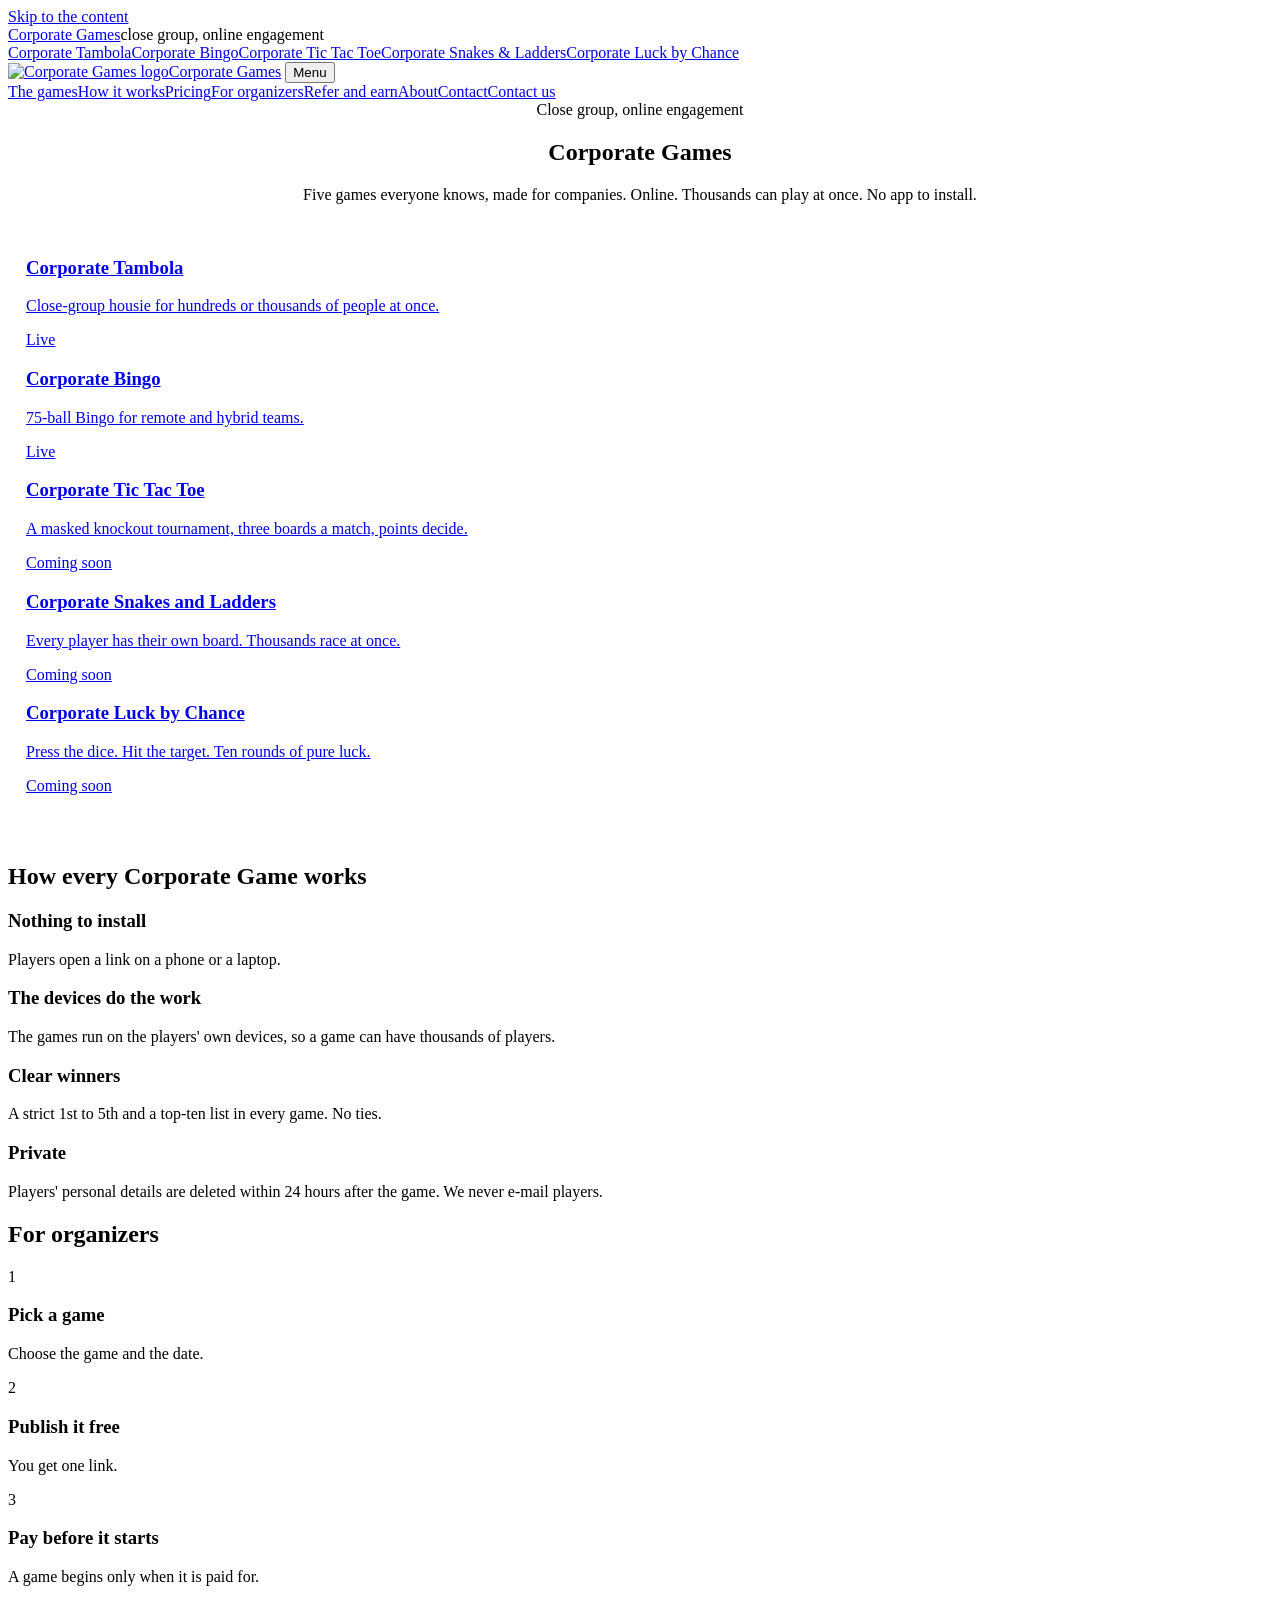
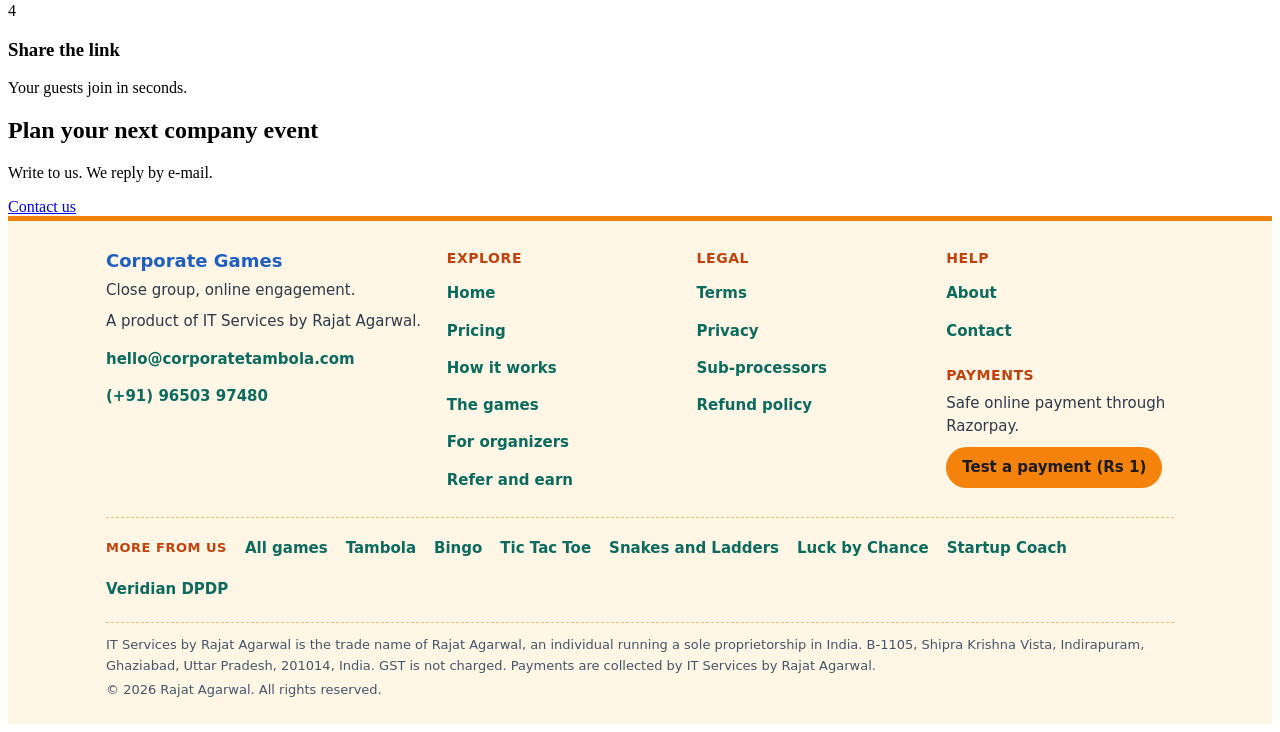
==== commit 9f9d7800: "Own domain on corporatetambola.com: one contact address, [Game] mail subjects, pages.dev redirect, t" ====
--- a/site/index.html
+++ b/site/index.html
@@ -2,17 +2,17 @@
 <html lang="en"><head><meta charset="utf-8"><meta name="viewport" content="width=device-width, initial-scale=1">
 <title>Corporate Games | Close group, online engagement</title>
 <meta name="description" content="Corporate Games: close group, online engagement. Five games everyone knows, made for companies. Thousands can play at once. No app to install.">
-<link rel="canonical" href="https://corporate-games.pages.dev/">
+<link rel="canonical" href="https://games.corporatetambola.com/">
 <meta name="robots" content="index, follow"><meta name="theme-color" content="#0E7C6E">
-<meta property="og:type" content="website"><meta property="og:site_name" content="Corporate Games"><meta property="og:title" content="Corporate Games | Close group, online engagement"><meta property="og:description" content="Corporate Games: close group, online engagement. Five games everyone knows, made for companies. Thousands can play at once. No app to install."><meta property="og:url" content="https://corporate-games.pages.dev/">
-<meta property="og:image" content="https://corporate-games.pages.dev/img/og.png"><meta property="og:image:width" content="1200"><meta property="og:image:height" content="630"><meta property="og:image:alt" content="Corporate Games logo"><meta property="og:locale" content="en_IN"><meta name="twitter:card" content="summary_large_image"><meta name="twitter:image" content="https://corporate-games.pages.dev/img/og.png"><meta name="twitter:title" content="Corporate Games | Close group, online engagement">
+<meta property="og:type" content="website"><meta property="og:site_name" content="Corporate Games"><meta property="og:title" content="Corporate Games | Close group, online engagement"><meta property="og:description" content="Corporate Games: close group, online engagement. Five games everyone knows, made for companies. Thousands can play at once. No app to install."><meta property="og:url" content="https://games.corporatetambola.com/">
+<meta property="og:image" content="https://games.corporatetambola.com/img/og.png"><meta property="og:image:width" content="1200"><meta property="og:image:height" content="630"><meta property="og:image:alt" content="Corporate Games logo"><meta property="og:locale" content="en_IN"><meta name="twitter:card" content="summary_large_image"><meta name="twitter:image" content="https://games.corporatetambola.com/img/og.png"><meta name="twitter:title" content="Corporate Games | Close group, online engagement">
 <link rel="icon" href="/favicon.svg?v=2" type="image/svg+xml"><link rel="icon" href="/favicon-32.png?v=2" type="image/png" sizes="32x32"><link rel="icon" href="/img/icon-192.png?v=2" type="image/png" sizes="192x192"><link rel="apple-touch-icon" href="/img/apple-touch-icon.png?v=2"><link rel="manifest" href="/manifest.webmanifest">
 <link rel="preload" href="/fonts/Inter-normal-400.woff2" as="font" type="font/woff2" crossorigin><link rel="preload" href="/fonts/Fraunces-normal-500-700.woff2" as="font" type="font/woff2" crossorigin>
 <link rel="stylesheet" href="/site.css">
-<script type="application/ld+json">{"@context":"https://schema.org","@type":"Organization","name":"Corporate Games","url":"https://corporate-games.pages.dev/","email":"rajatsiroffice@gmail.com","parentOrganization":{"@type":"Organization","name":"IT Services by Rajat Agarwal"}}</script>
+<script type="application/ld+json">{"@context":"https://schema.org","@type":"Organization","name":"Corporate Games","url":"https://games.corporatetambola.com/","email":"hello@corporatetambola.com","parentOrganization":{"@type":"Organization","name":"IT Services by Rajat Agarwal"}}</script>
 </head><body>
 <a class="skip" href="#main">Skip to the content</a>
-<div class="gbar"><div class="wrap"><a class="gb-home" href="https://corporate-games.pages.dev/" aria-current="true">Corporate Games</a><span class="gb-line">close group, online engagement</span><nav aria-label="Corporate Games"><a href="https://corporate-tambola.pages.dev/">Tambola</a><a href="https://corporate-bingo.pages.dev/">Bingo</a><a href="https://corporate-tic-tac-toe.pages.dev/">Tic Tac Toe</a><a href="https://corporate-snakes-and-ladders.pages.dev/">Snakes and Ladders</a><a href="https://corporate-luck-by-chance.pages.dev/">Luck by Chance</a></nav></div></div>
+<div class="gbar"><div class="wrap"><a class="gb-home" href="https://games.corporatetambola.com/" aria-current="true">Corporate Games</a><span class="gb-line">close group, online engagement</span><nav aria-label="Corporate Games"><a href="https://corporatetambola.com/">Corporate Tambola</a><a href="https://bingo.corporatetambola.com/">Corporate Bingo</a><a href="https://tictactoe.corporatetambola.com/">Corporate Tic Tac Toe</a><a href="https://snakes.corporatetambola.com/">Corporate Snakes &amp; Ladders</a><a href="https://luck.corporatetambola.com/">Corporate Luck by Chance</a></nav></div></div>
 
 <header class="site"><div class="wrap">
 <a class="brand" href="/" aria-label="Corporate Games home"><img src="/logo-mark.svg" alt="Corporate Games logo" width="34" height="34"><span>Corporate Games</span></a>
@@ -20,9 +20,9 @@
 <nav class="main" id="nav" aria-label="Main"><a href="/games.html">The games</a><a href="/how-it-works.html">How it works</a><a href="/pricing.html">Pricing</a><a href="/organizers.html">For organizers</a><a href="/partner.html">Refer and earn</a><a href="/about.html">About</a><a href="/contact.html">Contact</a><a class="btn" href="/contact.html">Contact us</a></nav>
 </div></header>
 <main id="main">
-<section class="hero" style="padding-bottom:30px"><div class="wrap" style="grid-template-columns:1fr"><div style="text-align:center;max-width:820px;margin:0 auto"><span class="kicker">Close group, online engagement</span><h1>Corporate Games</h1><p class="lead">Five games everyone knows, made for companies. Online. Thousands can play at once. No app to install.</p></div><div class="card" style="padding:18px;box-shadow:var(--shadow)" role="group" aria-label="The five Corporate Games"><div class="five"><a class="card gamecard" href="https://corporate-tambola.pages.dev/" aria-label="Corporate Tambola, Live"><div class="bar" style="background:#2F6FDE"></div><h3>Corporate Tambola</h3><p>Close-group housie for hundreds or thousands of people at once.</p><span class="tag live">Live</span></a><a class="card gamecard" href="https://corporate-bingo.pages.dev/" aria-label="Corporate Bingo, Live"><div class="bar" style="background:#0E7C6E"></div><h3>Corporate Bingo</h3><p>75-ball Bingo for remote and hybrid teams.</p><span class="tag live">Live</span></a><a class="card gamecard" href="https://corporate-tic-tac-toe.pages.dev/" aria-label="Corporate Tic Tac Toe, Coming soon"><div class="bar" style="background:#5B3FE0"></div><h3>Corporate Tic Tac Toe</h3><p>A masked knockout tournament, three boards a match, points decide.</p><span class="tag">Coming soon</span></a><a class="card gamecard" href="https://corporate-snakes-and-ladders.pages.dev/" aria-label="Corporate Snakes and Ladders, Coming soon"><div class="bar" style="background:#1B8F68"></div><h3>Corporate Snakes and Ladders</h3><p>Every player has their own board. Thousands race at once.</p><span class="tag">Coming soon</span></a><a class="card gamecard" href="https://corporate-luck-by-chance.pages.dev/" aria-label="Corporate Luck by Chance, Coming soon"><div class="bar" style="background:#C2410C"></div><h3>Corporate Luck by Chance</h3><p>Press the dice. Hit the target. Ten rounds of pure luck.</p><span class="tag">Coming soon</span></a></div></div></div></section><section class=alt><div class="wrap"><h2>How every Corporate Game works</h2><div class="grid"><div class="card"><h3>Nothing to install</h3><p>Players open a link on a phone or a laptop.</p></div><div class="card"><h3>The devices do the work</h3><p>The games run on the players&#x27; own devices, so a game can have thousands of players.</p></div><div class="card"><h3>Clear winners</h3><p>A strict 1st to 5th and a top-ten list in every game. No ties.</p></div><div class="card"><h3>Private</h3><p>Players&#x27; personal details are deleted within 24 hours after the game. We never e-mail players.</p></div></div></div></section><section><div class="wrap"><h2>For organizers</h2><div class="grid"><div class="card"><span class="num">1</span><h3>Pick a game</h3><p>Choose the game and the date.</p></div><div class="card"><span class="num">2</span><h3>Publish it free</h3><p>You get one link.</p></div><div class="card"><span class="num">3</span><h3>Pay before it starts</h3><p>A game begins only when it is paid for.</p></div><div class="card"><span class="num">4</span><h3>Share the link</h3><p>Your guests join in seconds.</p></div></div></div></section><section class="band"><div class="wrap"><h2>Plan your next company event</h2><p>Write to us. We reply by e-mail.</p><a class="btn" href="mailto:rajatsiroffice@gmail.com">Contact us</a></div></section>
+<section class="hero" style="padding-bottom:30px"><div class="wrap" style="grid-template-columns:1fr"><div style="text-align:center;max-width:820px;margin:0 auto"><span class="kicker">Close group, online engagement</span><h1>Corporate Games</h1><p class="lead">Five games everyone knows, made for companies. Online. Thousands can play at once. No app to install.</p></div><div class="card" style="padding:18px;box-shadow:var(--shadow)" role="group" aria-label="The five Corporate Games"><div class="five"><a class="card gamecard" href="https://corporatetambola.com/" aria-label="Corporate Tambola, Live"><div class="bar" style="background:#2F6FDE"></div><h3>Corporate Tambola</h3><p>Close-group housie for hundreds or thousands of people at once.</p><span class="tag live">Live</span></a><a class="card gamecard" href="https://bingo.corporatetambola.com/" aria-label="Corporate Bingo, Live"><div class="bar" style="background:#0E7C6E"></div><h3>Corporate Bingo</h3><p>75-ball Bingo for remote and hybrid teams.</p><span class="tag live">Live</span></a><a class="card gamecard" href="https://tictactoe.corporatetambola.com/" aria-label="Corporate Tic Tac Toe, Coming soon"><div class="bar" style="background:#5B3FE0"></div><h3>Corporate Tic Tac Toe</h3><p>A masked knockout tournament, three boards a match, points decide.</p><span class="tag">Coming soon</span></a><a class="card gamecard" href="https://snakes.corporatetambola.com/" aria-label="Corporate Snakes and Ladders, Coming soon"><div class="bar" style="background:#1B8F68"></div><h3>Corporate Snakes and Ladders</h3><p>Every player has their own board. Thousands race at once.</p><span class="tag">Coming soon</span></a><a class="card gamecard" href="https://luck.corporatetambola.com/" aria-label="Corporate Luck by Chance, Coming soon"><div class="bar" style="background:#C2410C"></div><h3>Corporate Luck by Chance</h3><p>Press the dice. Hit the target. Ten rounds of pure luck.</p><span class="tag">Coming soon</span></a></div></div></div></section><section class=alt><div class="wrap"><h2>How every Corporate Game works</h2><div class="grid"><div class="card"><h3>Nothing to install</h3><p>Players open a link on a phone or a laptop.</p></div><div class="card"><h3>The devices do the work</h3><p>The games run on the players&#x27; own devices, so a game can have thousands of players.</p></div><div class="card"><h3>Clear winners</h3><p>A strict 1st to 5th and a top-ten list in every game. No ties.</p></div><div class="card"><h3>Private</h3><p>Players&#x27; personal details are deleted within 24 hours after the game. We never e-mail players.</p></div></div></div></section><section><div class="wrap"><h2>For organizers</h2><div class="grid"><div class="card"><span class="num">1</span><h3>Pick a game</h3><p>Choose the game and the date.</p></div><div class="card"><span class="num">2</span><h3>Publish it free</h3><p>You get one link.</p></div><div class="card"><span class="num">3</span><h3>Pay before it starts</h3><p>A game begins only when it is paid for.</p></div><div class="card"><span class="num">4</span><h3>Share the link</h3><p>Your guests join in seconds.</p></div></div></div></section><section class="band"><div class="wrap"><h2>Plan your next company event</h2><p>Write to us. We reply by e-mail.</p><a class="btn" href="mailto:hello@corporatetambola.com?subject=%5BGames%5D%20">Contact us</a></div></section>
 </main>
-<footer class="uf" aria-label="Site footer"><style>.uf{background:#FFF6E5;border-top:5px solid #F5820A;color:#2B3A4A;font:15px/1.55 Inter,system-ui,-apple-system,Segoe UI,Roboto,sans-serif;margin:0;padding:0;clear:both}.uf *{box-sizing:border-box}.uf .ufw{max-width:1100px;margin:0 auto;padding:28px 16px 20px}.uf .ufg{display:grid;grid-template-columns:1.4fr 1fr 1fr 1fr;gap:22px}.uf .uft{margin:0 0 8px;font:700 14px/1.3 Inter,system-ui,sans-serif;letter-spacing:.04em;text-transform:uppercase;color:#C2410C}.uf p{margin:0 0 8px}.uf ul{list-style:none;margin:0;padding:0}.uf li{margin:0}.uf a{color:#0B6B5E;text-decoration:none;display:inline-block;padding:7px 0;min-height:36px;font-weight:600}.uf a:hover,.uf a:focus{text-decoration:underline;color:#C2410C}.uf .ufb{font:700 18px/1.3 Inter,system-ui,sans-serif;color:#1F5FBF;margin:0 0 6px}.uf .ufpay{margin-top:16px}.uf .ufpay a{background:#F5820A;color:#1B1B1B;border-radius:999px;padding:9px 16px;font-weight:700;min-height:40px}.uf .ufpay a:hover{background:#FFB347;text-decoration:none;color:#1B1B1B}.uf .ufgames{border-top:1px dashed #F5B97A;margin-top:18px;padding-top:12px;display:flex;flex-wrap:wrap;gap:4px 18px;align-items:center}.uf .ufgames b{color:#C2410C;font-size:13px;letter-spacing:.04em;text-transform:uppercase}.uf .ufl{border-top:1px dashed #F5B97A;margin-top:14px;padding-top:12px;font-size:13px;color:#43566B}.uf .ufl p{margin:0 0 4px}@media(max-width:760px){.uf .ufg{grid-template-columns:1fr 1fr}}@media(max-width:430px){.uf .ufg{grid-template-columns:1fr}.uf .ufw{padding:22px 14px 16px}}</style><div class="ufw"><div class="ufg"><div><p class="ufb">Corporate Games</p><p>Close group, online engagement.</p><p>A product of IT Services by Rajat Agarwal.</p><p><a href="mailto:rajatsiroffice@gmail.com">rajatsiroffice@gmail.com</a><br><a href="tel:+919650397480">(+91) 96503 97480</a></p></div><div><p class="uft">Explore</p><ul><li><a href="/">Home</a></li><li><a href="/pricing.html">Pricing</a></li><li><a href="/how-it-works.html">How it works</a></li><li><a href="/games.html">The games</a></li><li><a href="/organizers.html">For organizers</a></li><li><a href="/partner.html">Refer and earn</a></li></ul></div><div><p class="uft">Legal</p><ul><li><a href="/terms.html">Terms</a></li><li><a href="/privacy.html">Privacy</a></li><li><a href="/subprocessors.html">Sub-processors</a></li><li><a href="/refund-policy.html">Refund policy</a></li></ul></div><div><p class="uft">Help</p><ul><li><a href="/about.html">About</a></li><li><a href="/contact.html">Contact</a></li></ul><div class="ufpay"><p class="uft">Payments</p><p>Safe online payment through Razorpay.</p><a href="https://itservices-rajat-agarwal.pages.dev/paytest/?from=IDX">Test a payment (Rs 1)</a></div></div></div><div class="ufgames"><b>More from us</b><a href="https://corporate-games.pages.dev">All games</a><a href="https://corporate-tambola.pages.dev">Tambola</a><a href="https://corporate-bingo.pages.dev">Bingo</a><a href="https://corporate-tic-tac-toe.pages.dev">Tic Tac Toe</a><a href="https://corporate-snakes-and-ladders.pages.dev">Snakes and Ladders</a><a href="https://corporate-luck-by-chance.pages.dev">Luck by Chance</a><a href="https://rajat-agarwal-startup-coach.pages.dev">Startup Coach</a><a href="https://app.veridian-aios.com">Veridian DPDP</a></div><div class="ufl"><p>IT Services by Rajat Agarwal is the trade name of Rajat Agarwal, an individual running a sole proprietorship in India. B-1105, Shipra Krishna Vista, Indirapuram, Ghaziabad, Uttar Pradesh, 201014, India. GST is not charged. Payments are collected by IT Services by Rajat Agarwal.</p><p>&copy; 2026 Rajat Agarwal. All rights reserved.</p></div></div></footer>
+<footer class="uf" aria-label="Site footer"><style>.uf{background:#FFF6E5;border-top:5px solid #F5820A;color:#2B3A4A;font:15px/1.55 Inter,system-ui,-apple-system,Segoe UI,Roboto,sans-serif;margin:0;padding:0;clear:both}.uf *{box-sizing:border-box}.uf .ufw{max-width:1100px;margin:0 auto;padding:28px 16px 20px}.uf .ufg{display:grid;grid-template-columns:1.4fr 1fr 1fr 1fr;gap:22px}.uf .uft{margin:0 0 8px;font:700 14px/1.3 Inter,system-ui,sans-serif;letter-spacing:.04em;text-transform:uppercase;color:#C2410C}.uf p{margin:0 0 8px}.uf ul{list-style:none;margin:0;padding:0}.uf li{margin:0}.uf a{color:#0B6B5E;text-decoration:none;display:inline-block;padding:7px 0;min-height:36px;font-weight:600}.uf a:hover,.uf a:focus{text-decoration:underline;color:#C2410C}.uf .ufb{font:700 18px/1.3 Inter,system-ui,sans-serif;color:#1F5FBF;margin:0 0 6px}.uf .ufpay{margin-top:16px}.uf .ufpay a{background:#F5820A;color:#1B1B1B;border-radius:999px;padding:9px 16px;font-weight:700;min-height:40px}.uf .ufpay a:hover{background:#FFB347;text-decoration:none;color:#1B1B1B}.uf .ufgames{border-top:1px dashed #F5B97A;margin-top:18px;padding-top:12px;display:flex;flex-wrap:wrap;gap:4px 18px;align-items:center}.uf .ufgames b{color:#C2410C;font-size:13px;letter-spacing:.04em;text-transform:uppercase}.uf .ufl{border-top:1px dashed #F5B97A;margin-top:14px;padding-top:12px;font-size:13px;color:#43566B}.uf .ufl p{margin:0 0 4px}@media(max-width:760px){.uf .ufg{grid-template-columns:1fr 1fr}}@media(max-width:430px){.uf .ufg{grid-template-columns:1fr}.uf .ufw{padding:22px 14px 16px}}</style><div class="ufw"><div class="ufg"><div><p class="ufb">Corporate Games</p><p>Close group, online engagement.</p><p>A product of IT Services by Rajat Agarwal.</p><p><a href="mailto:hello@corporatetambola.com?subject=%5BGames%5D%20">hello@corporatetambola.com</a><br><a href="tel:+919650397480">(+91) 96503 97480</a></p></div><div><p class="uft">Explore</p><ul><li><a href="/">Home</a></li><li><a href="/pricing.html">Pricing</a></li><li><a href="/how-it-works.html">How it works</a></li><li><a href="/games.html">The games</a></li><li><a href="/organizers.html">For organizers</a></li><li><a href="/partner.html">Refer and earn</a></li></ul></div><div><p class="uft">Legal</p><ul><li><a href="/terms.html">Terms</a></li><li><a href="/privacy.html">Privacy</a></li><li><a href="/subprocessors.html">Sub-processors</a></li><li><a href="/refund-policy.html">Refund policy</a></li></ul></div><div><p class="uft">Help</p><ul><li><a href="/about.html">About</a></li><li><a href="/contact.html">Contact</a></li></ul><div class="ufpay"><p class="uft">Payments</p><p>Safe online payment through Razorpay.</p><a href="https://itservices-rajat-agarwal.pages.dev/paytest/?from=IDX">Test a payment (Rs 1)</a></div></div></div><div class="ufgames"><b>More from us</b><a href="https://games.corporatetambola.com">All games</a><a href="https://corporatetambola.com">Tambola</a><a href="https://bingo.corporatetambola.com">Bingo</a><a href="https://tictactoe.corporatetambola.com">Tic Tac Toe</a><a href="https://snakes.corporatetambola.com">Snakes and Ladders</a><a href="https://luck.corporatetambola.com">Luck by Chance</a><a href="https://rajat-agarwal-startup-coach.pages.dev">Startup Coach</a><a href="https://app.veridian-aios.com">Veridian DPDP</a></div><div class="ufl"><p>IT Services by Rajat Agarwal is the trade name of Rajat Agarwal, an individual running a sole proprietorship in India. B-1105, Shipra Krishna Vista, Indirapuram, Ghaziabad, Uttar Pradesh, 201014, India. GST is not charged. Payments are collected by IT Services by Rajat Agarwal.</p><p>&copy; 2026 Rajat Agarwal. All rights reserved.</p></div></div></footer>
 <script src="/site.js" defer></script>
 <script src="/pwa.js" defer></script>
 </body></html>
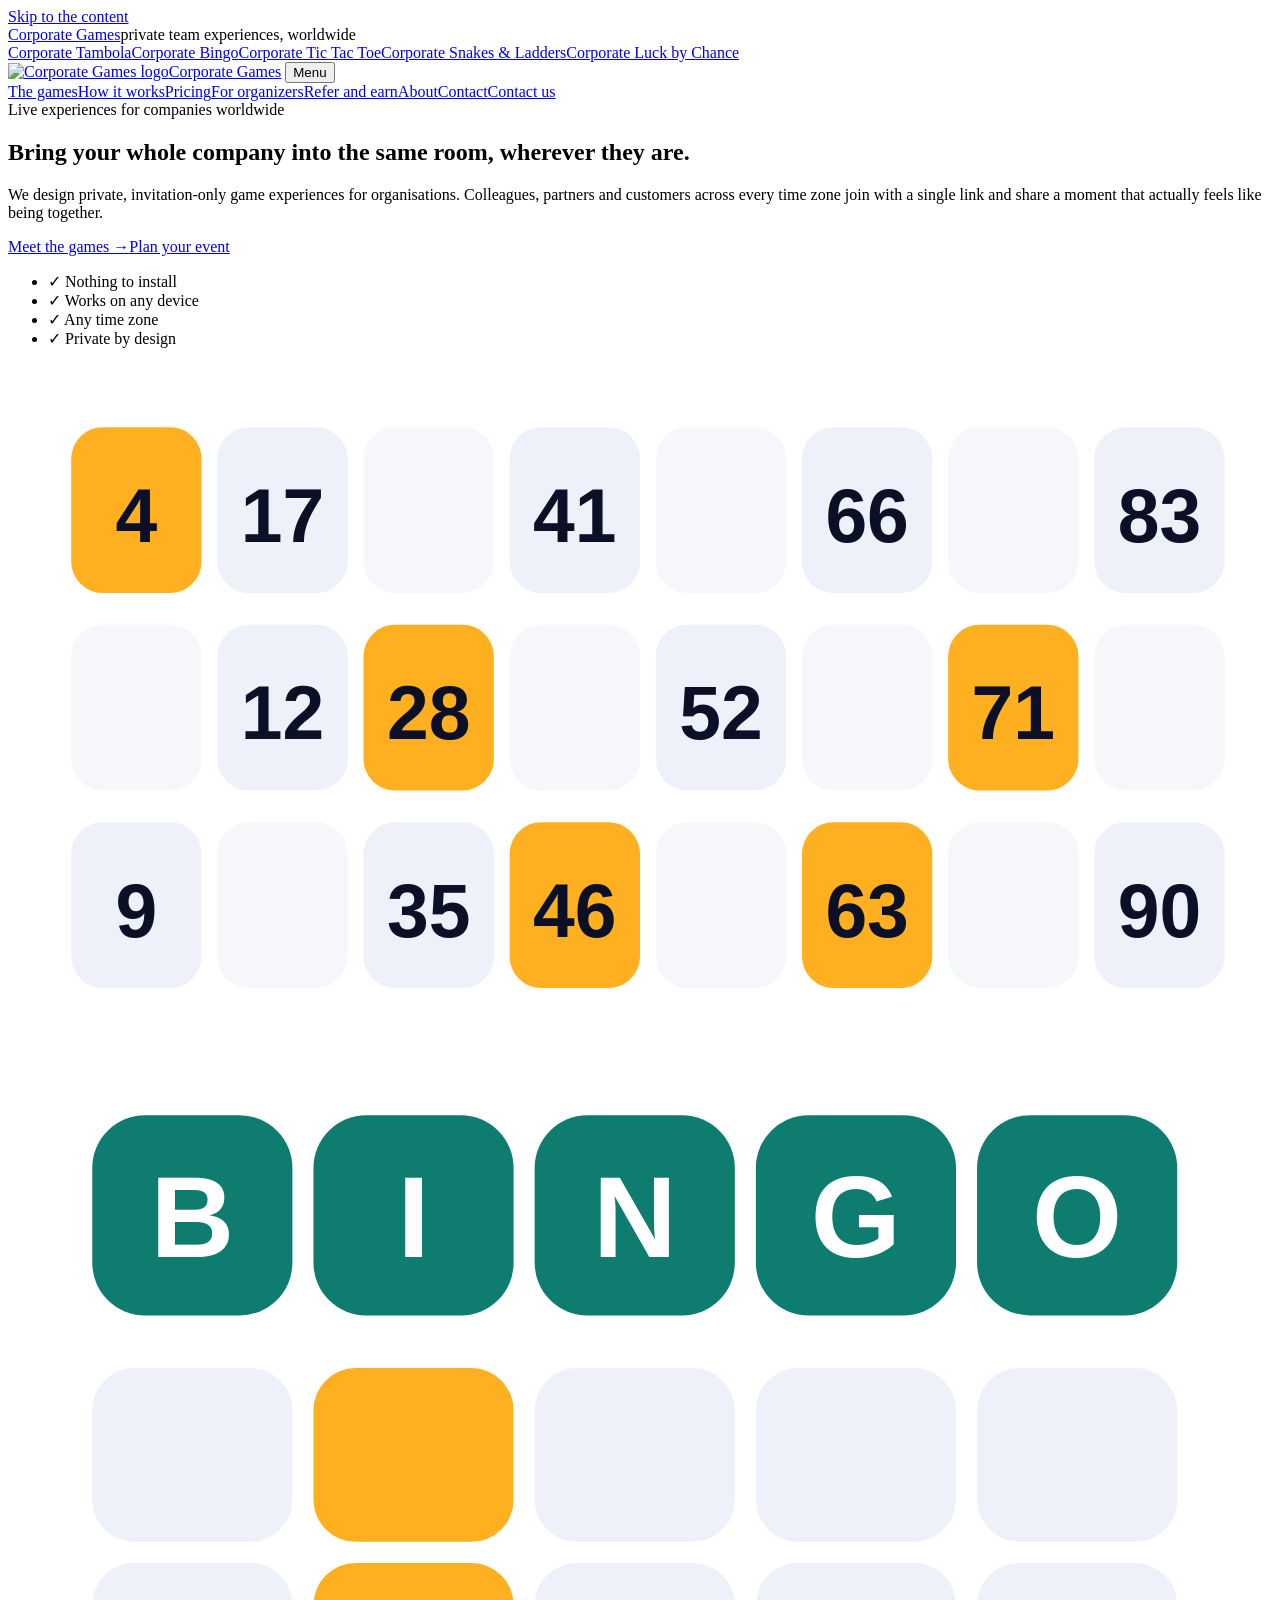
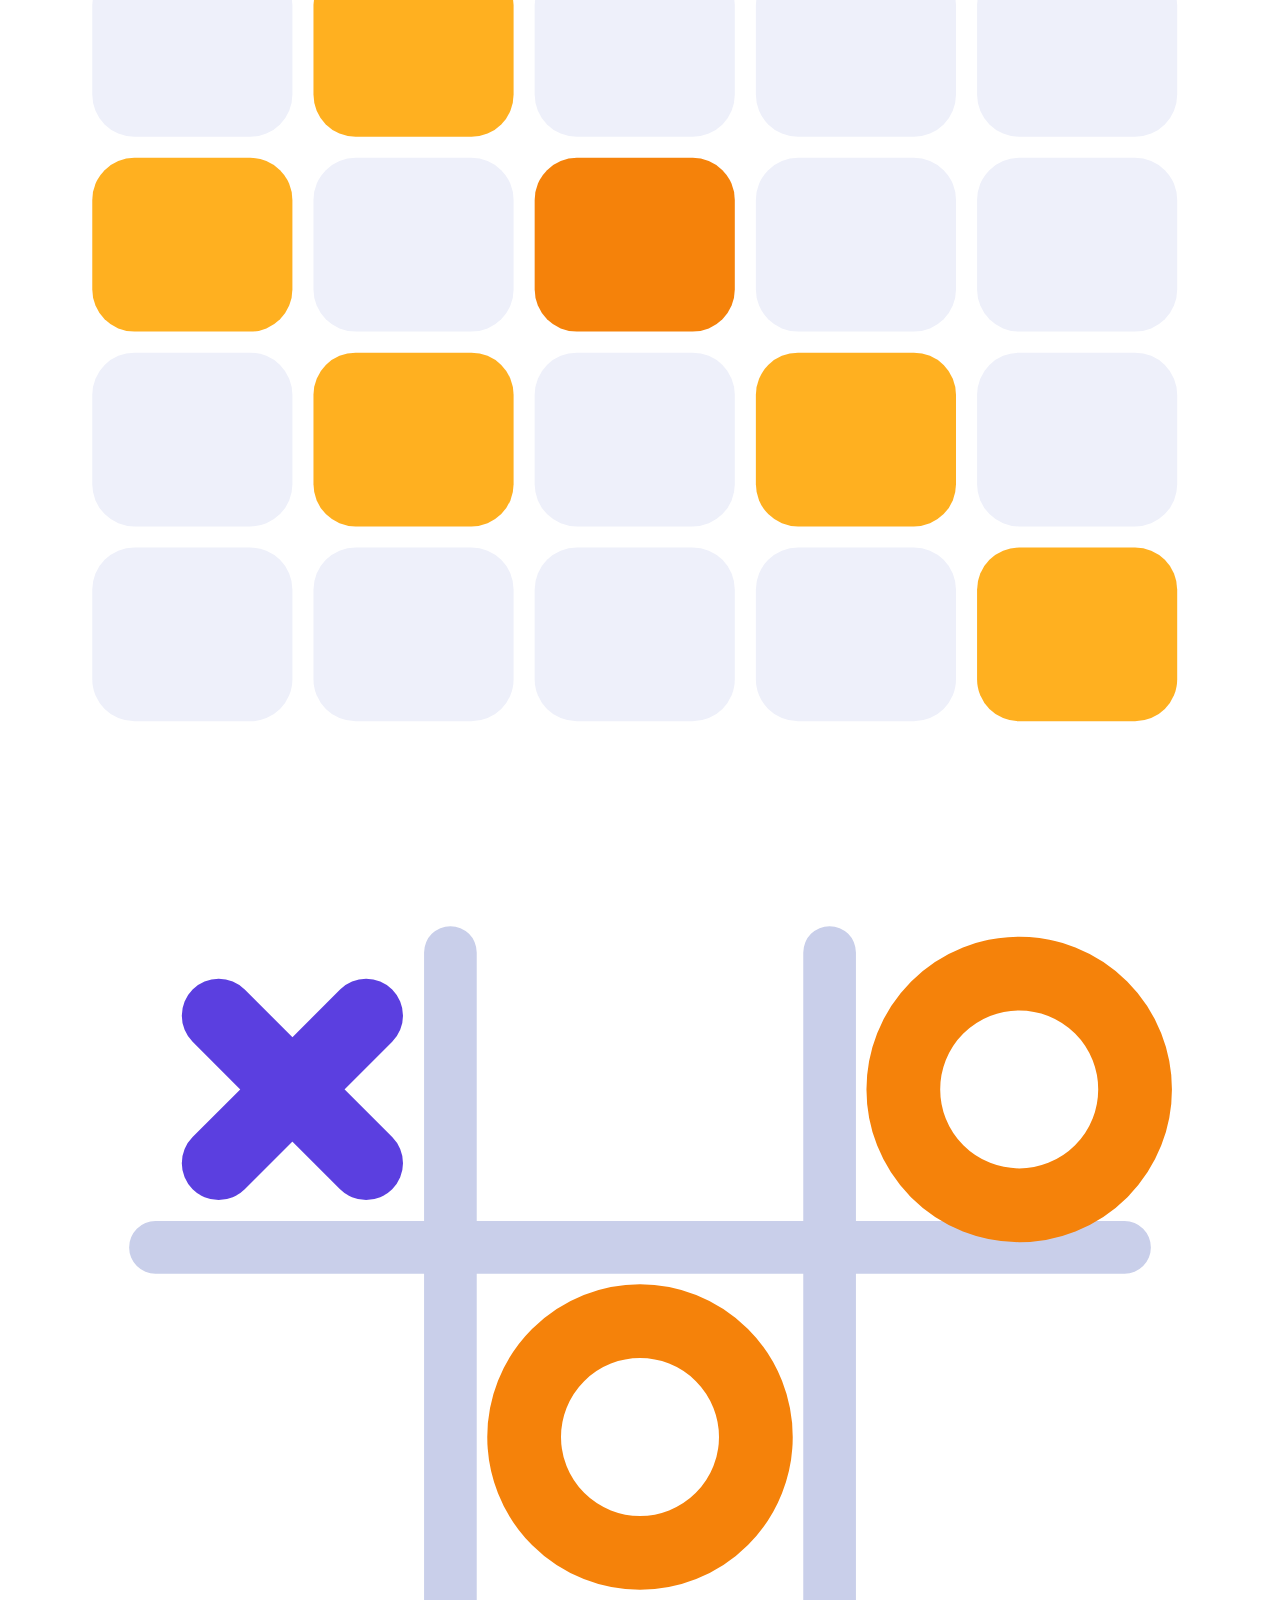
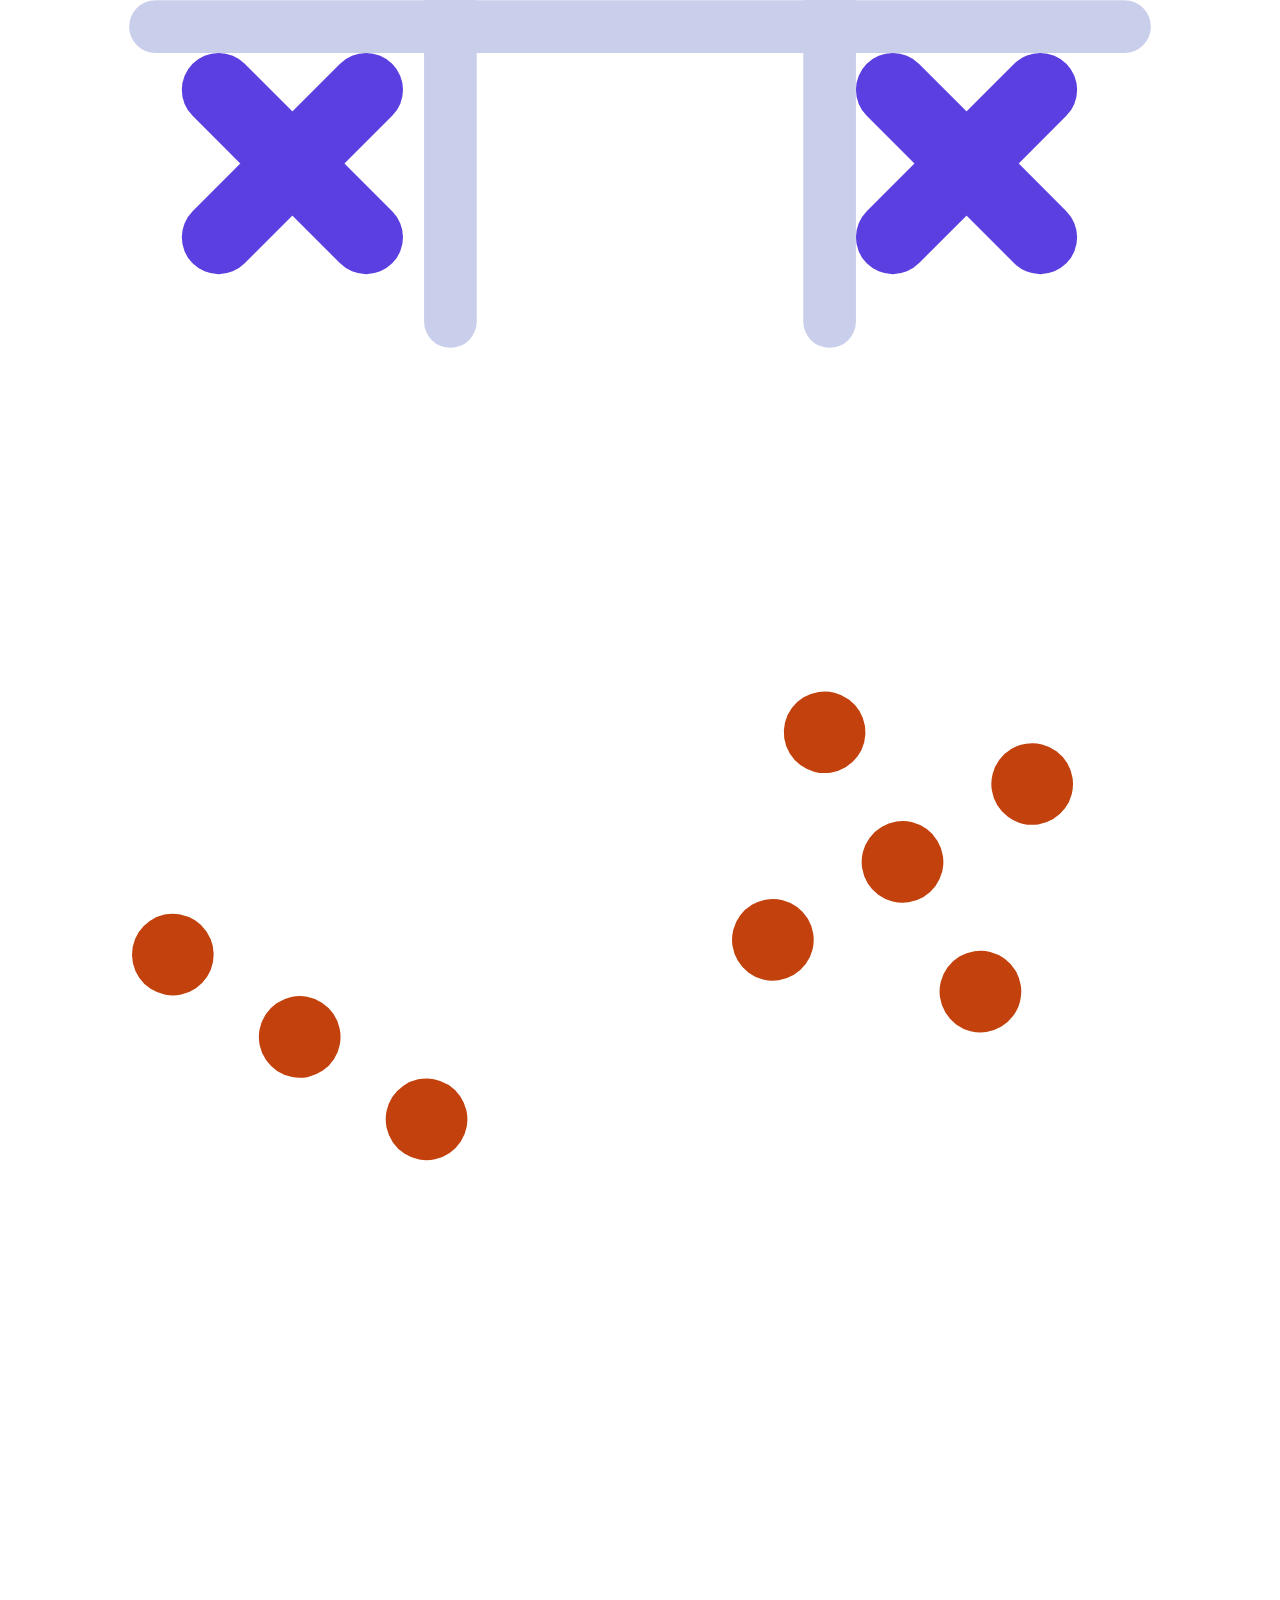
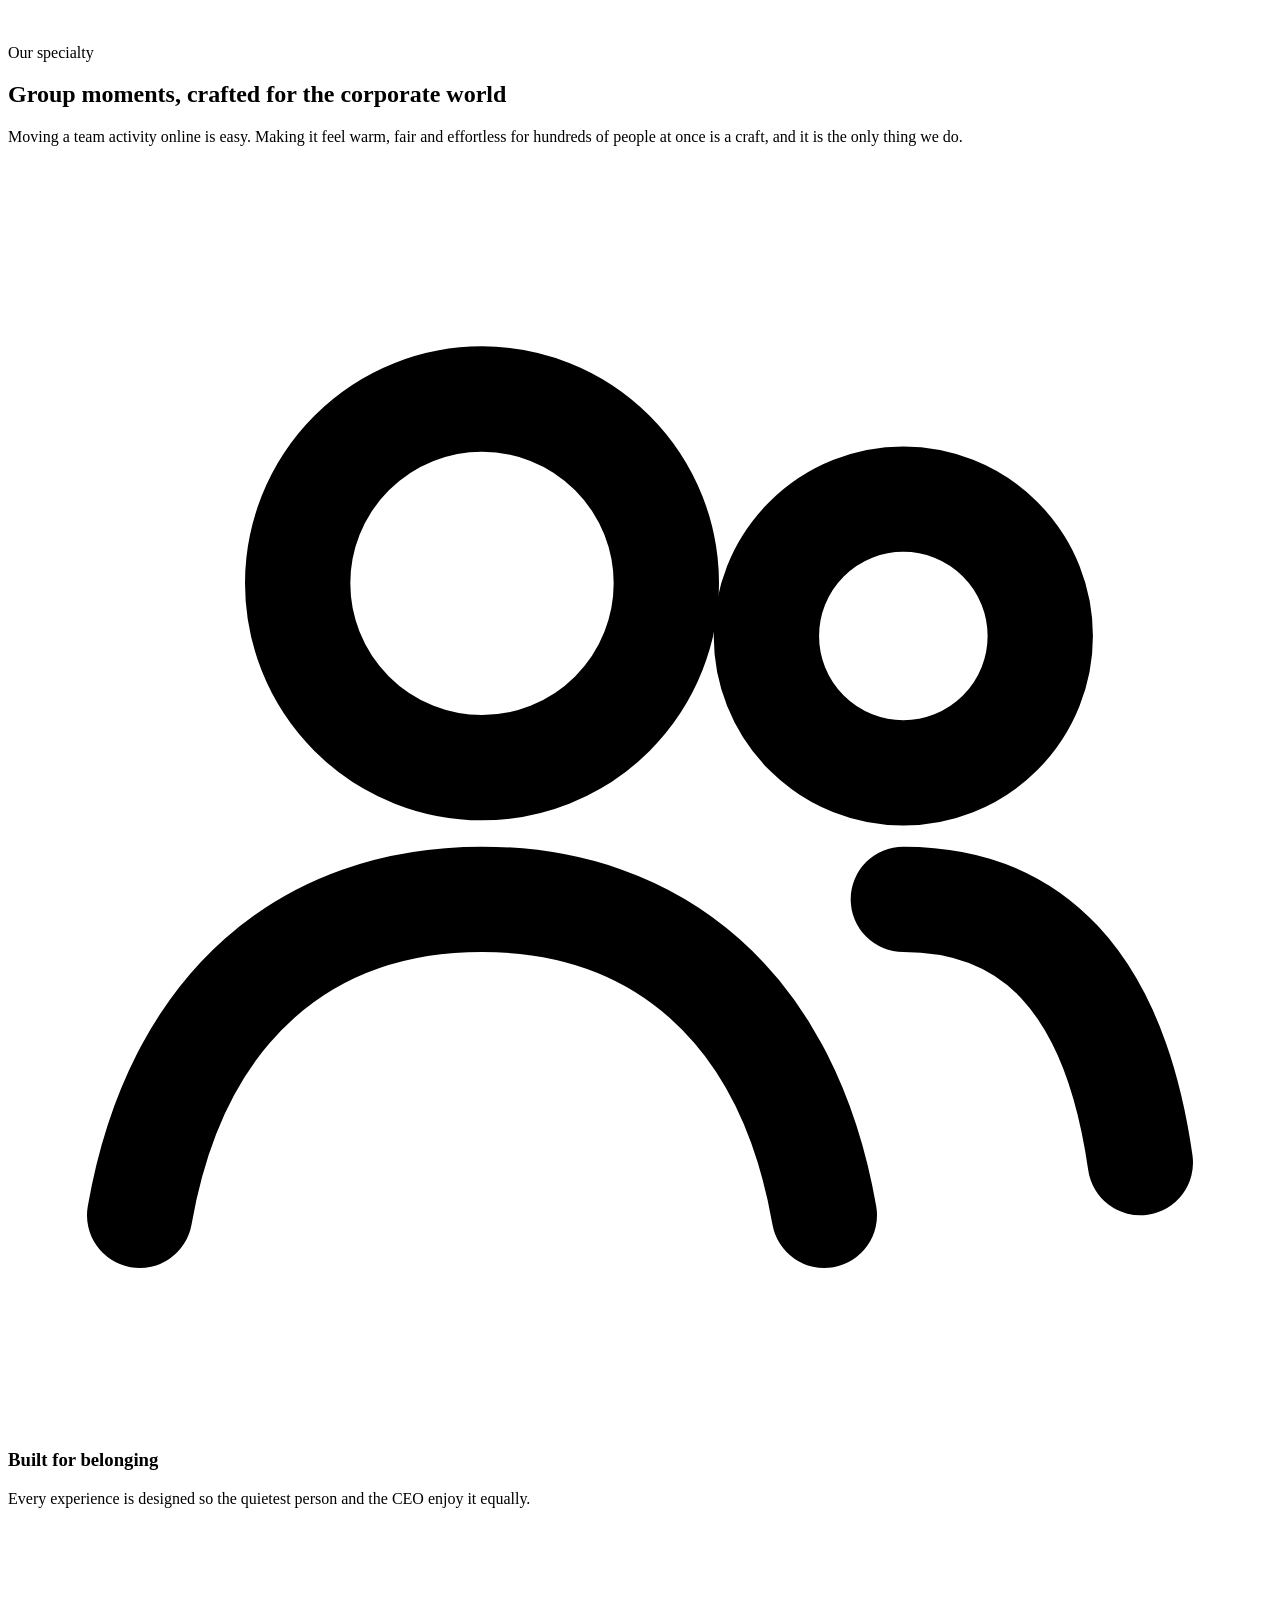
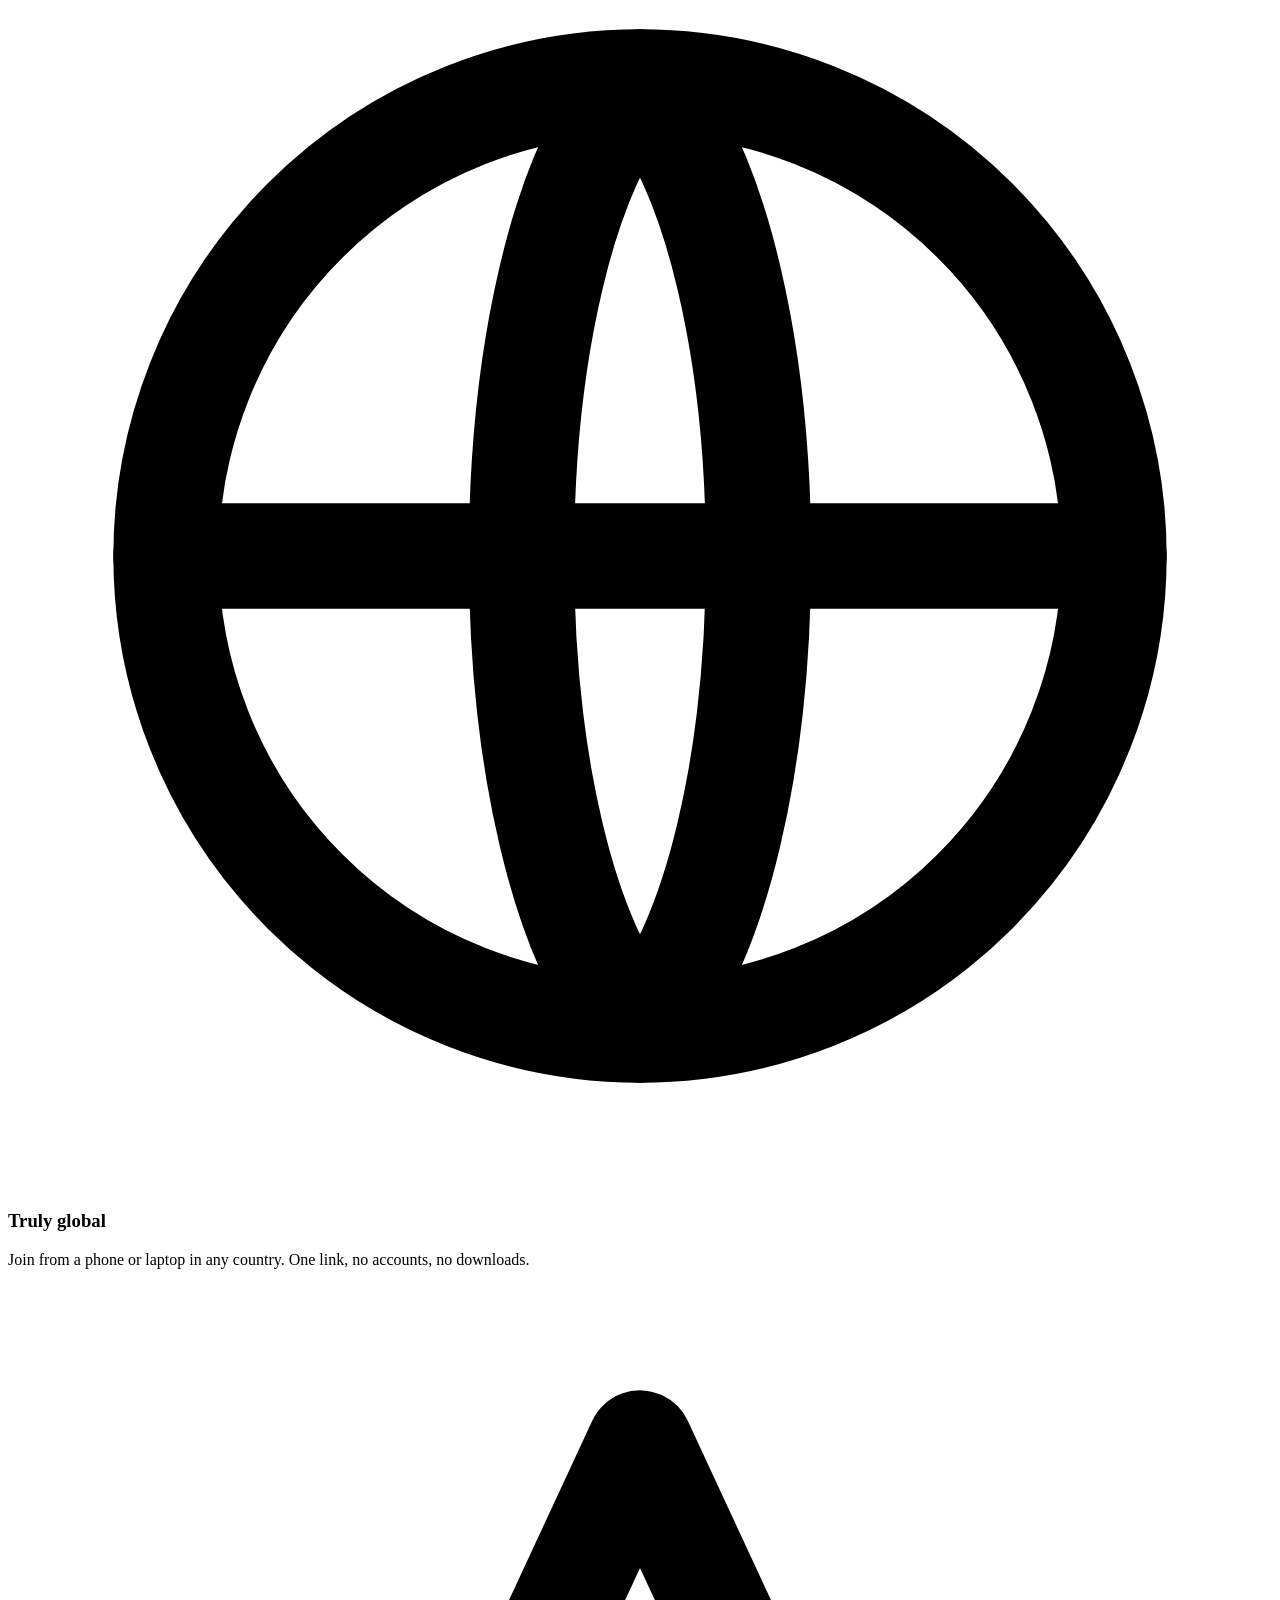
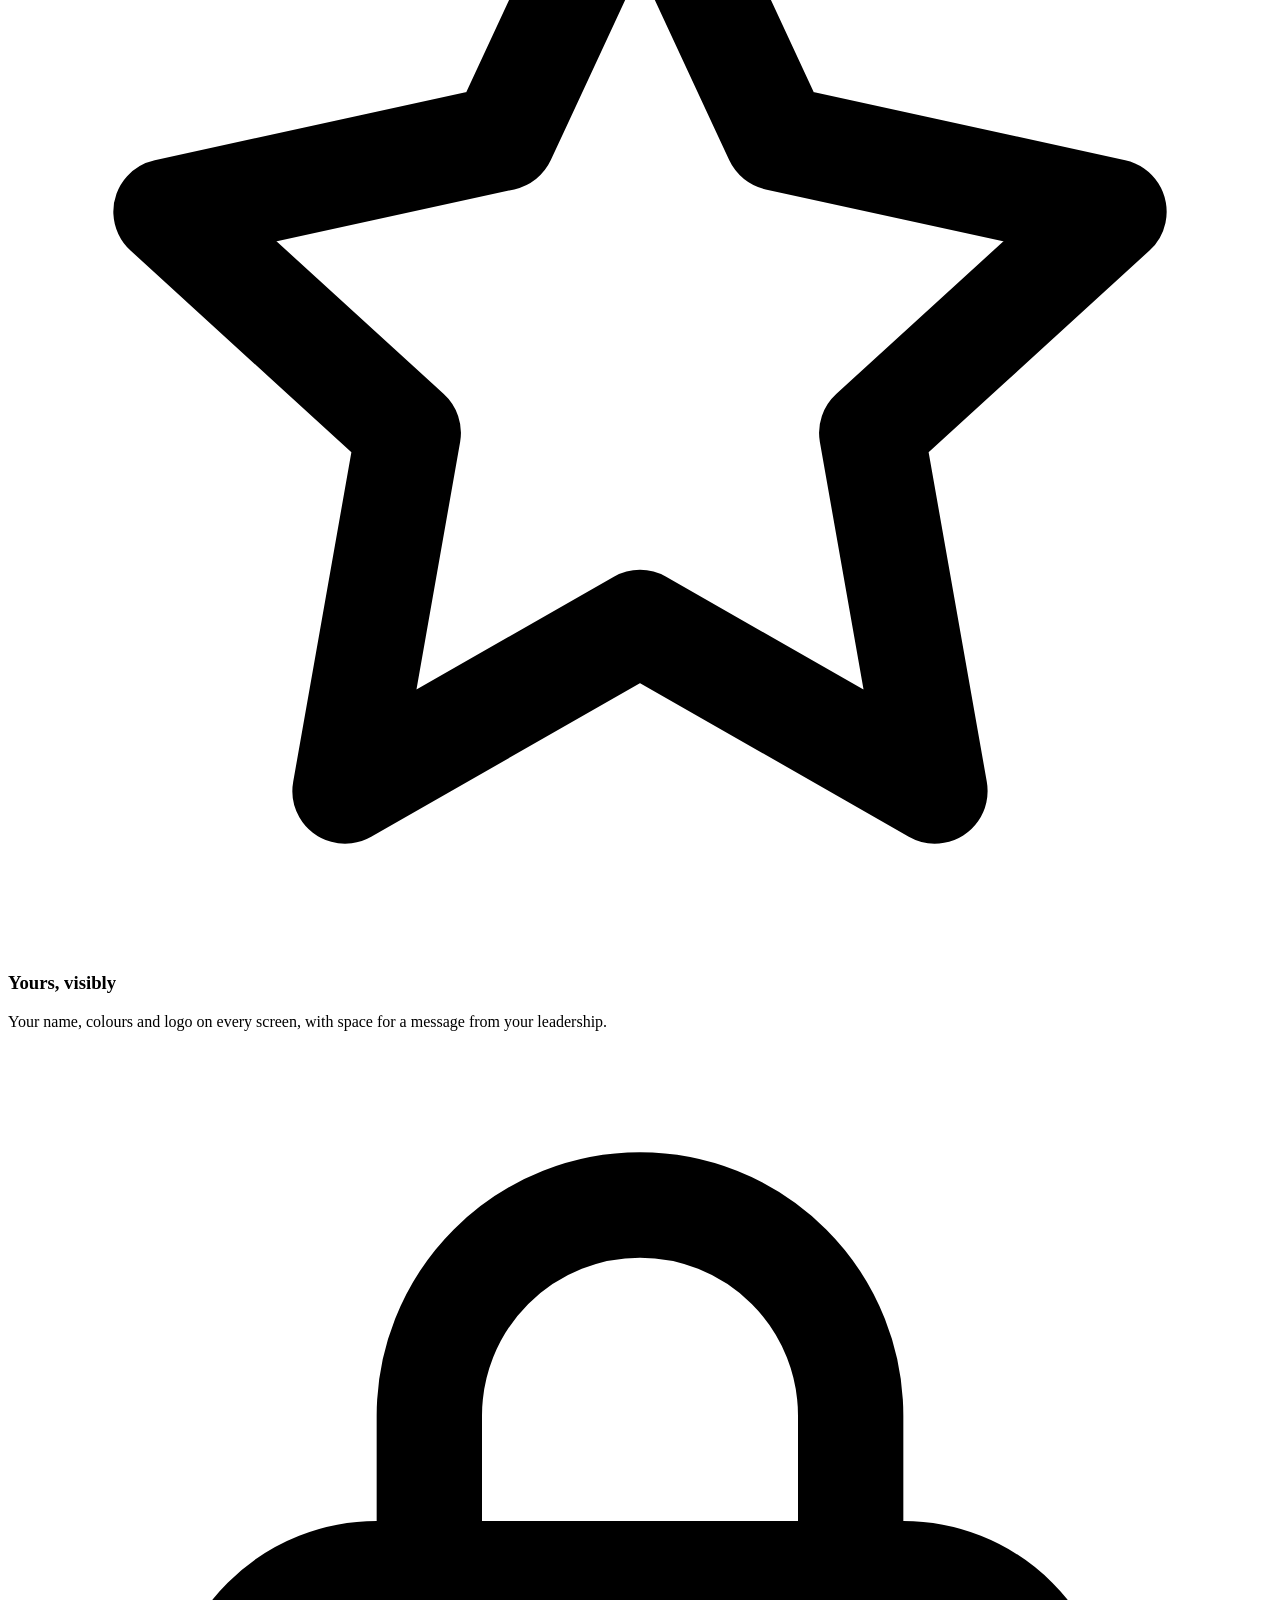
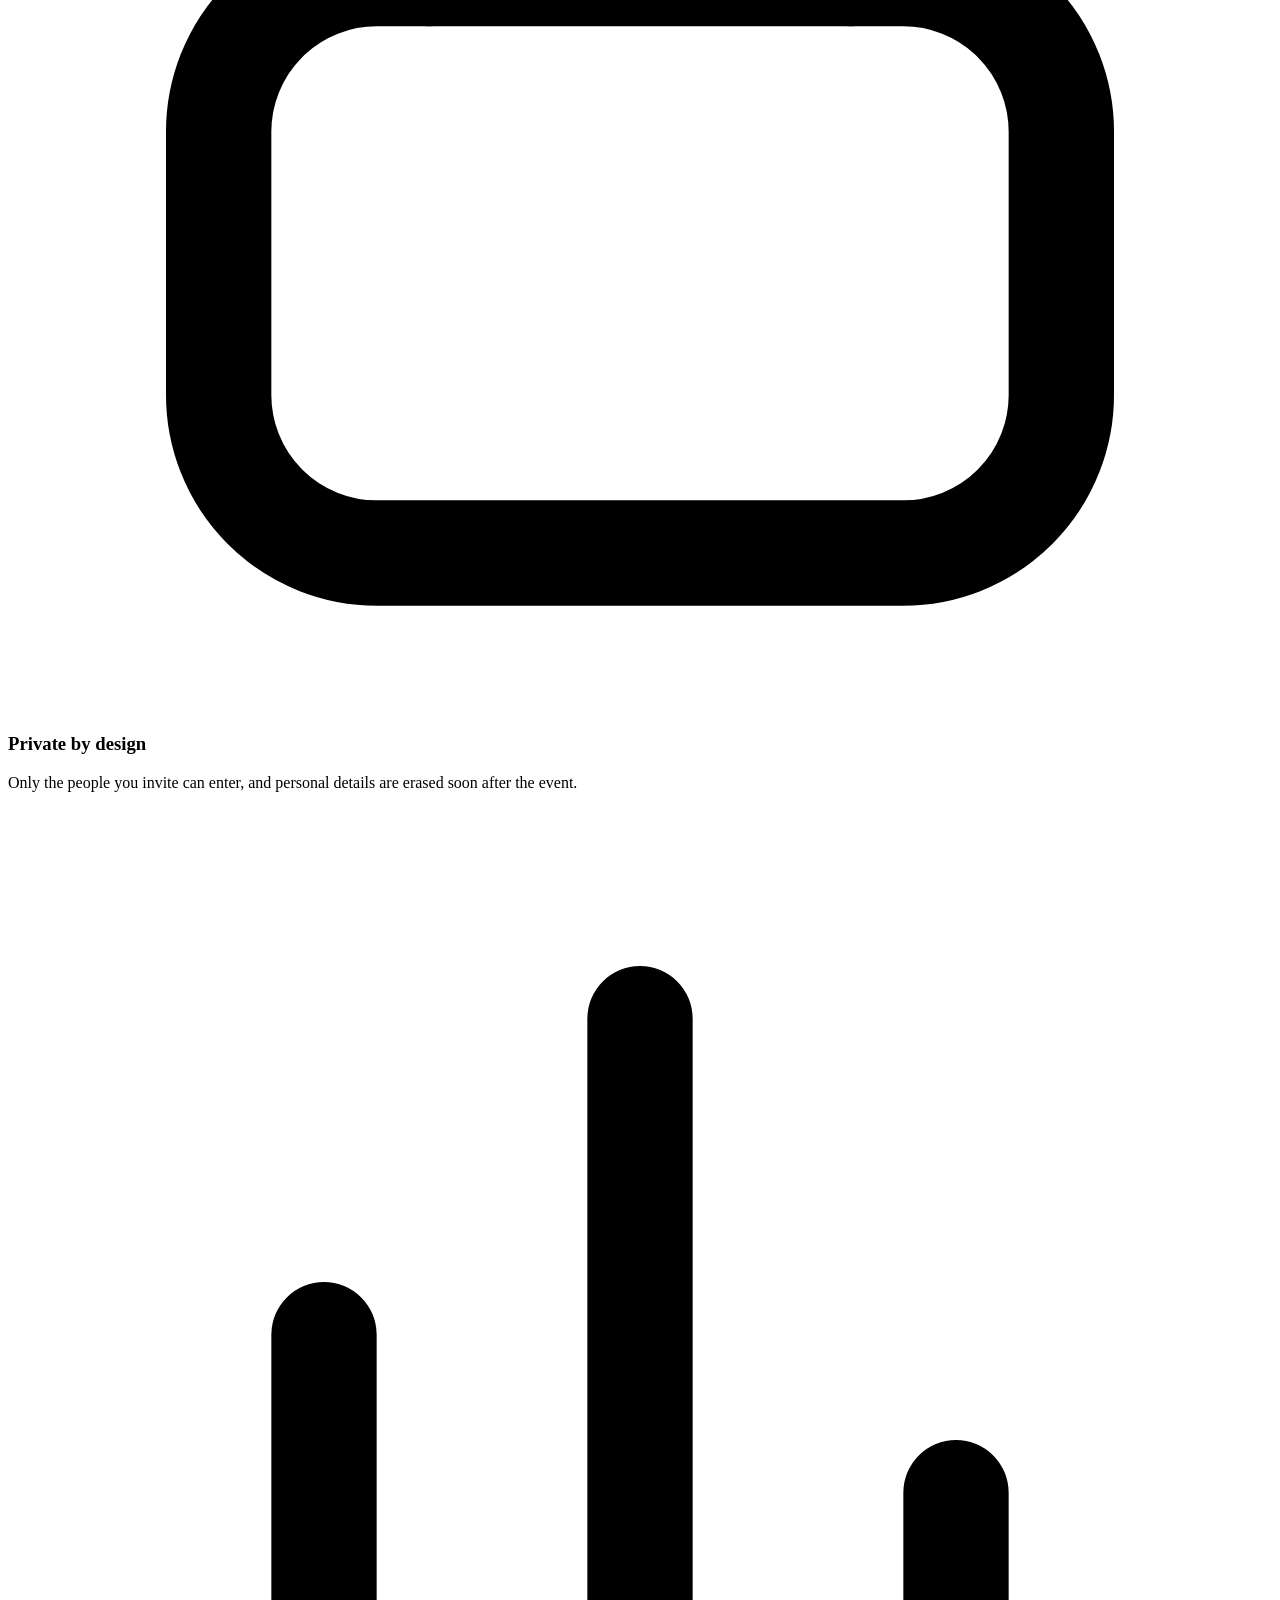
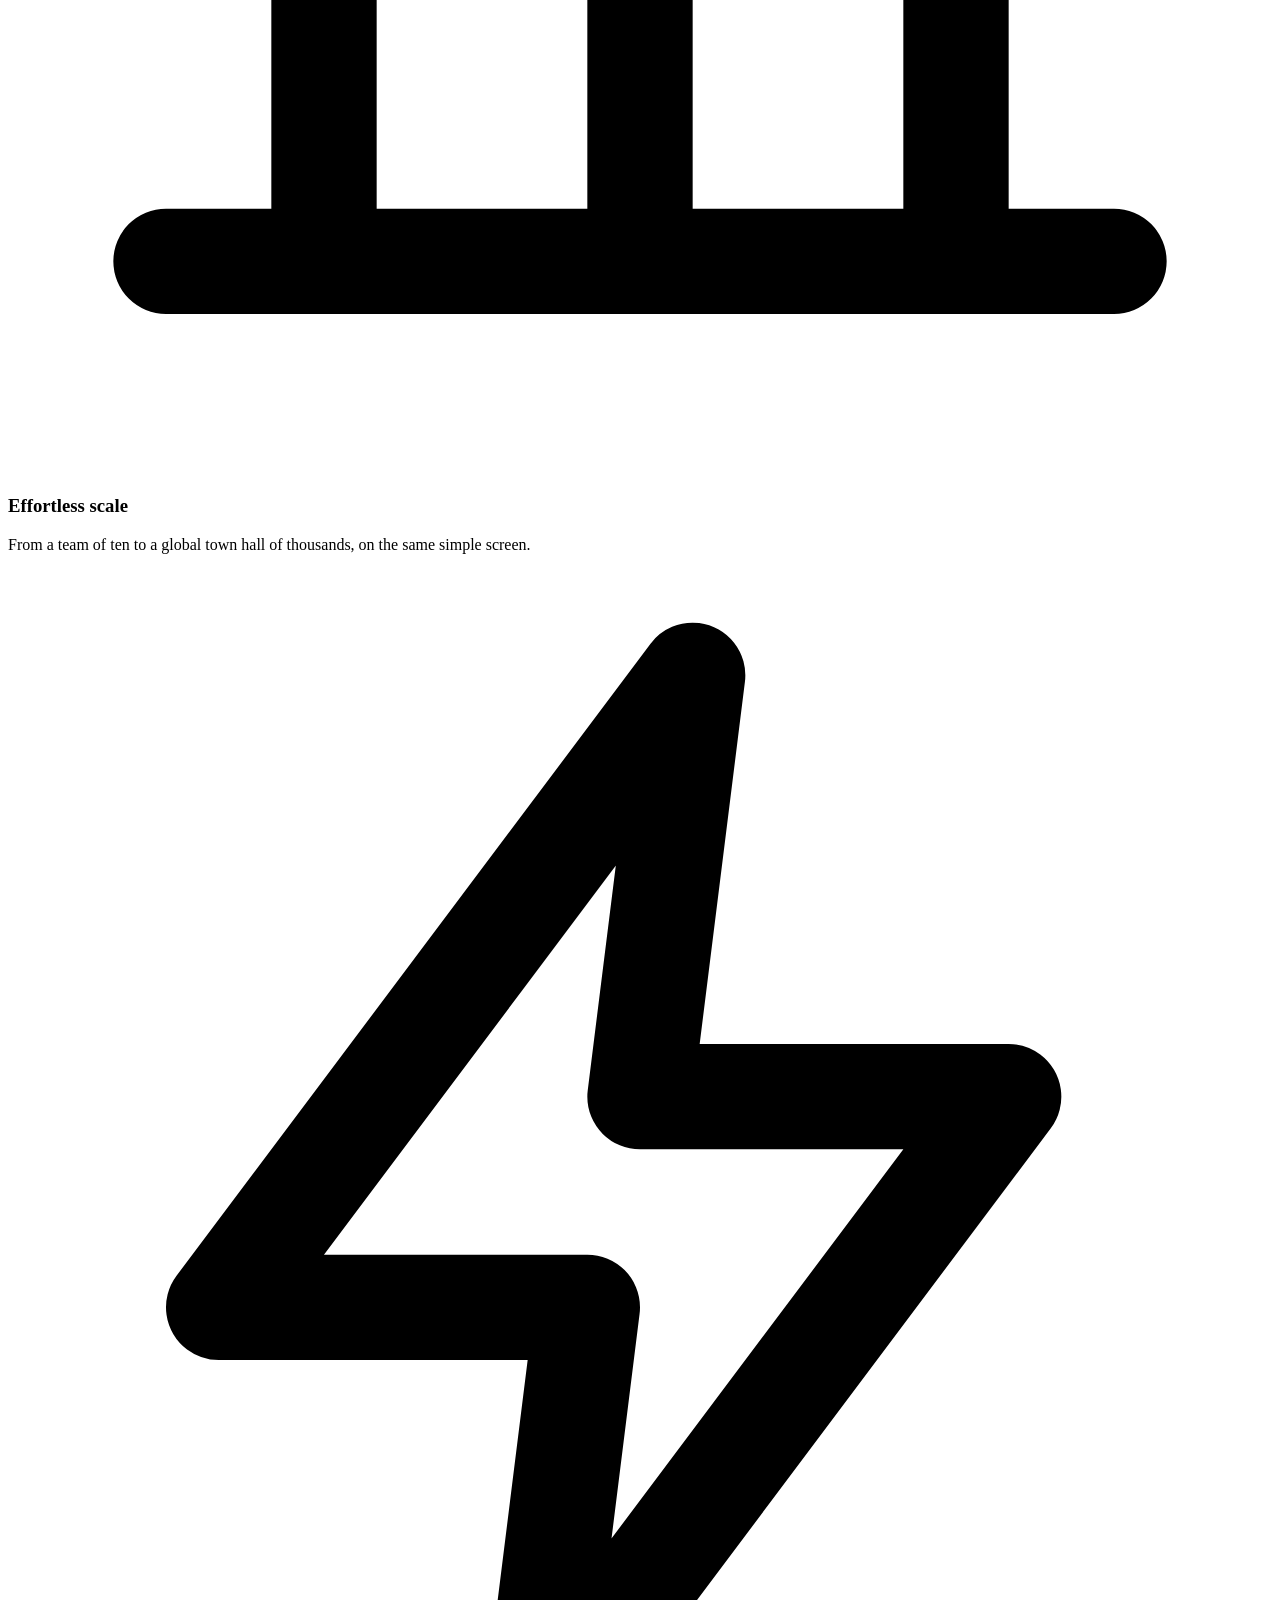
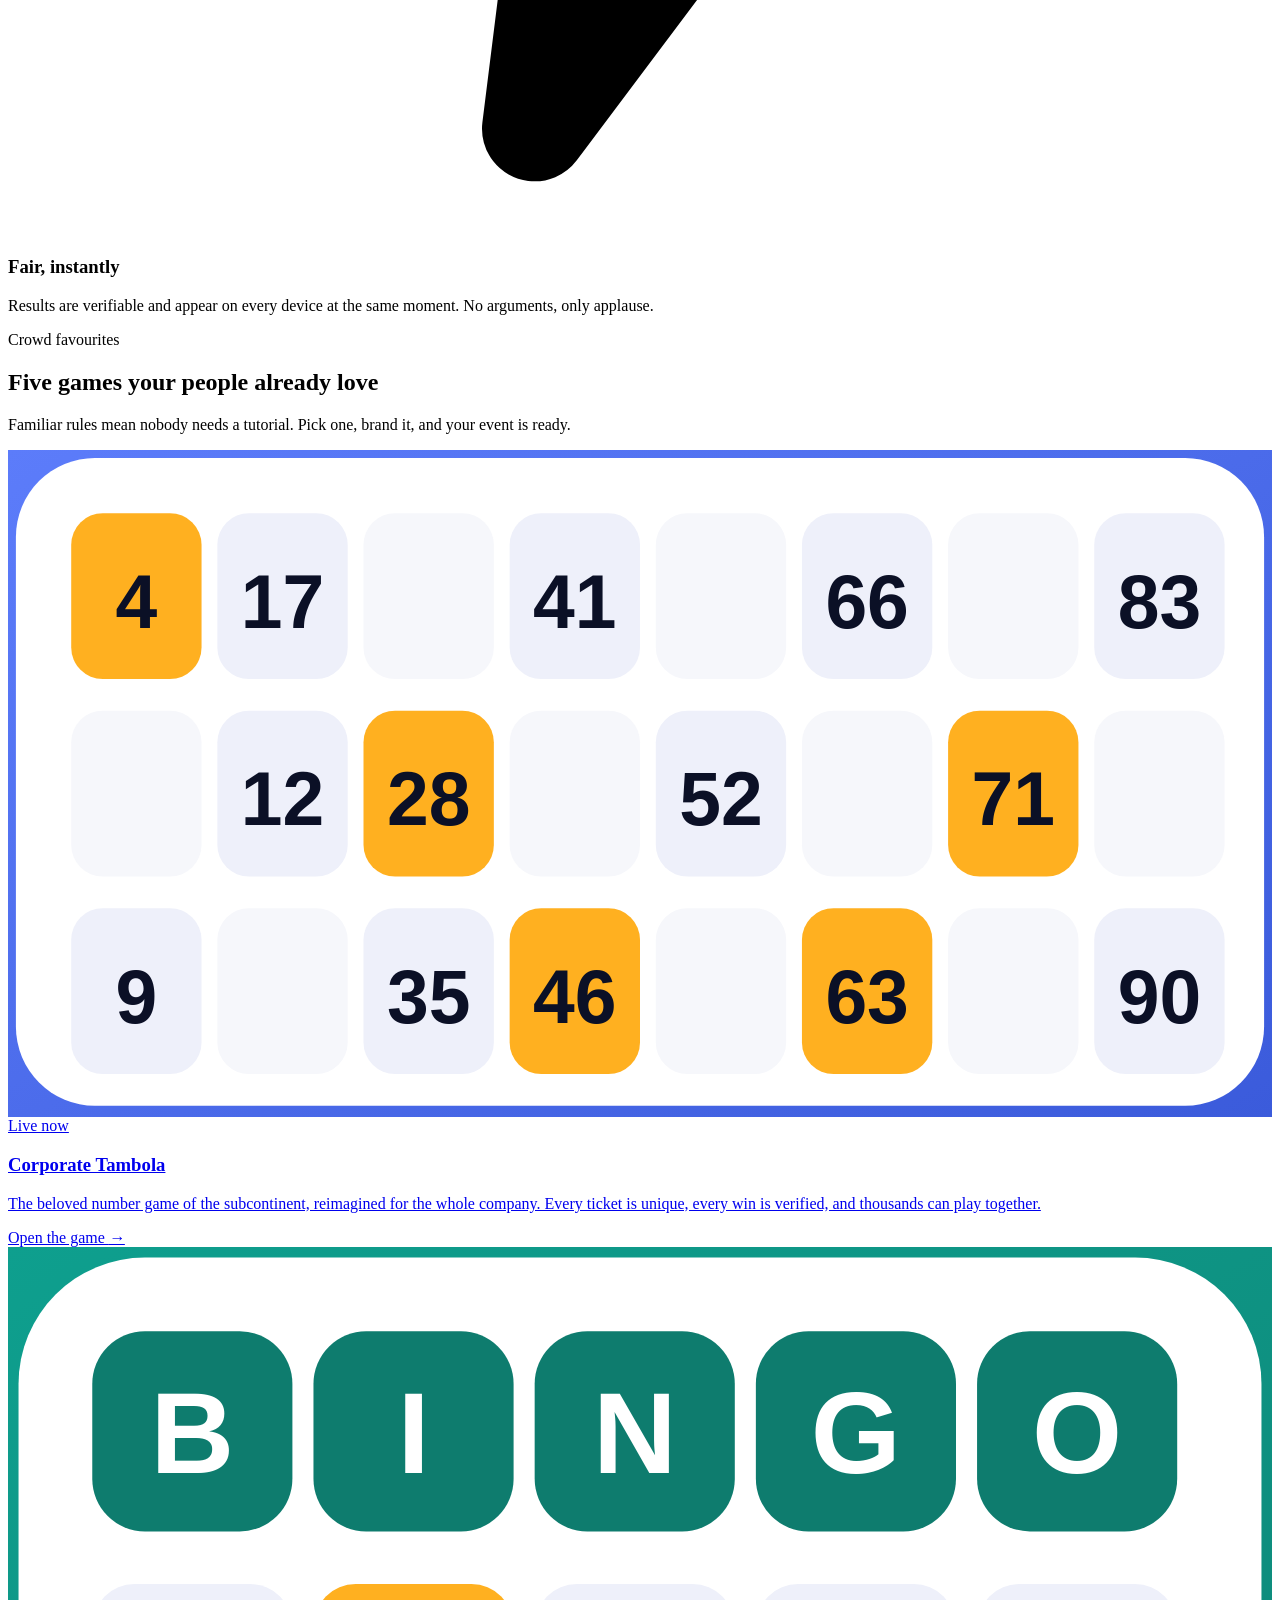
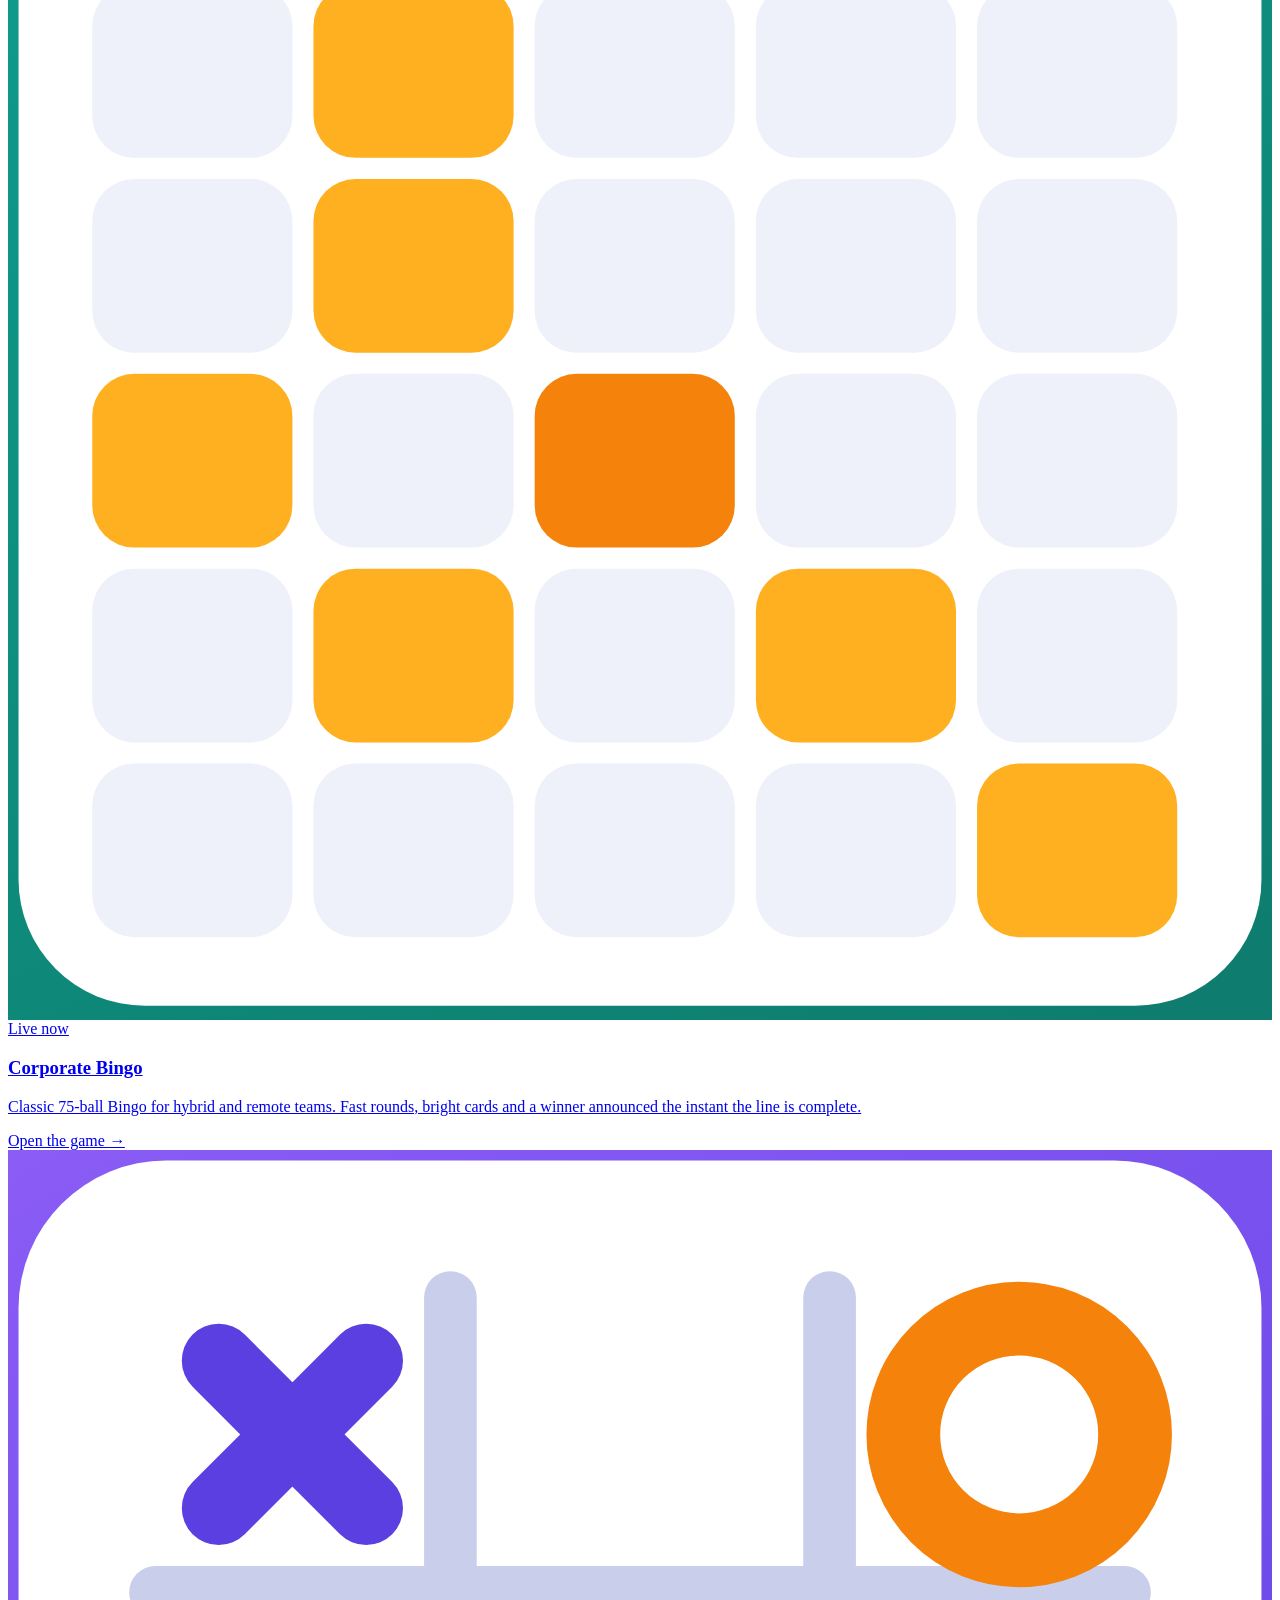
==== commit 6c4c4a9c: "New home page: a bright, global look for the games hub Co-Authored-By: Claude Sonnet 5.5 <noreply@an" ====
--- a/site/index.html
+++ b/site/index.html
@@ -1,28 +1,51 @@
 <!doctype html>
 <html lang="en"><head><meta charset="utf-8"><meta name="viewport" content="width=device-width, initial-scale=1">
-<title>Corporate Games | Close group, online engagement</title>
-<meta name="description" content="Corporate Games: close group, online engagement. Five games everyone knows, made for companies. Thousands can play at once. No app to install.">
+<title>Corporate Games | Live group experiences for companies worldwide</title>
+<meta name="description" content="Private, invitation-only game experiences for organisations around the world. Tambola, Bingo, Tic Tac Toe, Snakes and Ladders and Luck by Chance, ready in minutes and playable on any device.">
 <link rel="canonical" href="https://games.corporatetambola.com/">
-<meta name="robots" content="index, follow"><meta name="theme-color" content="#0E7C6E">
-<meta property="og:type" content="website"><meta property="og:site_name" content="Corporate Games"><meta property="og:title" content="Corporate Games | Close group, online engagement"><meta property="og:description" content="Corporate Games: close group, online engagement. Five games everyone knows, made for companies. Thousands can play at once. No app to install."><meta property="og:url" content="https://games.corporatetambola.com/">
-<meta property="og:image" content="https://games.corporatetambola.com/img/og.png"><meta property="og:image:width" content="1200"><meta property="og:image:height" content="630"><meta property="og:image:alt" content="Corporate Games logo"><meta property="og:locale" content="en_IN"><meta name="twitter:card" content="summary_large_image"><meta name="twitter:image" content="https://games.corporatetambola.com/img/og.png"><meta name="twitter:title" content="Corporate Games | Close group, online engagement">
+<meta name="robots" content="index, follow"><meta name="theme-color" content="#0B1026">
+<meta property="og:type" content="website"><meta property="og:site_name" content="Corporate Games"><meta property="og:title" content="Corporate Games | Live group experiences for companies worldwide"><meta property="og:description" content="Private, invitation-only game experiences for organisations around the world. Tambola, Bingo, Tic Tac Toe, Snakes and Ladders and Luck by Chance, ready in minutes and playable on any device."><meta property="og:url" content="https://games.corporatetambola.com/">
+<meta property="og:image" content="https://games.corporatetambola.com/img/og.png"><meta property="og:image:width" content="1200"><meta property="og:image:height" content="630"><meta property="og:image:alt" content="Corporate Games logo"><meta property="og:locale" content="en"><meta name="twitter:card" content="summary_large_image"><meta name="twitter:image" content="https://games.corporatetambola.com/img/og.png"><meta name="twitter:title" content="Corporate Games | Live group experiences for companies worldwide">
 <link rel="icon" href="/favicon.svg?v=2" type="image/svg+xml"><link rel="icon" href="/favicon-32.png?v=2" type="image/png" sizes="32x32"><link rel="icon" href="/img/icon-192.png?v=2" type="image/png" sizes="192x192"><link rel="apple-touch-icon" href="/img/apple-touch-icon.png?v=2"><link rel="manifest" href="/manifest.webmanifest">
 <link rel="preload" href="/fonts/Inter-normal-400.woff2" as="font" type="font/woff2" crossorigin><link rel="preload" href="/fonts/Fraunces-normal-500-700.woff2" as="font" type="font/woff2" crossorigin>
 <link rel="stylesheet" href="/site.css">
 <script type="application/ld+json">{"@context":"https://schema.org","@type":"Organization","name":"Corporate Games","url":"https://games.corporatetambola.com/","email":"hello@corporatetambola.com","parentOrganization":{"@type":"Organization","name":"IT Services by Rajat Agarwal"}}</script>
 </head><body>
 <a class="skip" href="#main">Skip to the content</a>
-<div class="gbar"><div class="wrap"><a class="gb-home" href="https://games.corporatetambola.com/" aria-current="true">Corporate Games</a><span class="gb-line">close group, online engagement</span><nav aria-label="Corporate Games"><a href="https://corporatetambola.com/">Corporate Tambola</a><a href="https://bingo.corporatetambola.com/">Corporate Bingo</a><a href="https://tictactoe.corporatetambola.com/">Corporate Tic Tac Toe</a><a href="https://snakes.corporatetambola.com/">Corporate Snakes &amp; Ladders</a><a href="https://luck.corporatetambola.com/">Corporate Luck by Chance</a></nav></div></div>
+<div class="gbar"><div class="wrap"><a class="gb-home" href="https://games.corporatetambola.com/" aria-current="true">Corporate Games</a><span class="gb-line">private team experiences, worldwide</span><nav aria-label="Corporate Games"><a href="https://corporatetambola.com/">Corporate Tambola</a><a href="https://bingo.corporatetambola.com/">Corporate Bingo</a><a href="https://tictactoe.corporatetambola.com/">Corporate Tic Tac Toe</a><a href="https://snakes.corporatetambola.com/">Corporate Snakes &amp; Ladders</a><a href="https://luck.corporatetambola.com/">Corporate Luck by Chance</a></nav></div></div>
 
 <header class="site"><div class="wrap">
 <a class="brand" href="/" aria-label="Corporate Games home"><img src="/logo-mark.svg" alt="Corporate Games logo" width="34" height="34"><span>Corporate Games</span></a>
 <button class="menu" type="button" aria-expanded="false" aria-controls="nav" id="menu">Menu</button>
 <nav class="main" id="nav" aria-label="Main"><a href="/games.html">The games</a><a href="/how-it-works.html">How it works</a><a href="/pricing.html">Pricing</a><a href="/organizers.html">For organizers</a><a href="/partner.html">Refer and earn</a><a href="/about.html">About</a><a href="/contact.html">Contact</a><a class="btn" href="/contact.html">Contact us</a></nav>
 </div></header>
-<main id="main">
-<section class="hero" style="padding-bottom:30px"><div class="wrap" style="grid-template-columns:1fr"><div style="text-align:center;max-width:820px;margin:0 auto"><span class="kicker">Close group, online engagement</span><h1>Corporate Games</h1><p class="lead">Five games everyone knows, made for companies. Online. Thousands can play at once. No app to install.</p></div><div class="card" style="padding:18px;box-shadow:var(--shadow)" role="group" aria-label="The five Corporate Games"><div class="five"><a class="card gamecard" href="https://corporatetambola.com/" aria-label="Corporate Tambola, Live"><div class="bar" style="background:#2F6FDE"></div><h3>Corporate Tambola</h3><p>Close-group housie for hundreds or thousands of people at once.</p><span class="tag live">Live</span></a><a class="card gamecard" href="https://bingo.corporatetambola.com/" aria-label="Corporate Bingo, Live"><div class="bar" style="background:#0E7C6E"></div><h3>Corporate Bingo</h3><p>75-ball Bingo for remote and hybrid teams.</p><span class="tag live">Live</span></a><a class="card gamecard" href="https://tictactoe.corporatetambola.com/" aria-label="Corporate Tic Tac Toe, Coming soon"><div class="bar" style="background:#5B3FE0"></div><h3>Corporate Tic Tac Toe</h3><p>A masked knockout tournament, three boards a match, points decide.</p><span class="tag">Coming soon</span></a><a class="card gamecard" href="https://snakes.corporatetambola.com/" aria-label="Corporate Snakes and Ladders, Coming soon"><div class="bar" style="background:#1B8F68"></div><h3>Corporate Snakes and Ladders</h3><p>Every player has their own board. Thousands race at once.</p><span class="tag">Coming soon</span></a><a class="card gamecard" href="https://luck.corporatetambola.com/" aria-label="Corporate Luck by Chance, Coming soon"><div class="bar" style="background:#C2410C"></div><h3>Corporate Luck by Chance</h3><p>Press the dice. Hit the target. Ten rounds of pure luck.</p><span class="tag">Coming soon</span></a></div></div></div></section><section class=alt><div class="wrap"><h2>How every Corporate Game works</h2><div class="grid"><div class="card"><h3>Nothing to install</h3><p>Players open a link on a phone or a laptop.</p></div><div class="card"><h3>The devices do the work</h3><p>The games run on the players&#x27; own devices, so a game can have thousands of players.</p></div><div class="card"><h3>Clear winners</h3><p>A strict 1st to 5th and a top-ten list in every game. No ties.</p></div><div class="card"><h3>Private</h3><p>Players&#x27; personal details are deleted within 24 hours after the game. We never e-mail players.</p></div></div></div></section><section><div class="wrap"><h2>For organizers</h2><div class="grid"><div class="card"><span class="num">1</span><h3>Pick a game</h3><p>Choose the game and the date.</p></div><div class="card"><span class="num">2</span><h3>Publish it free</h3><p>You get one link.</p></div><div class="card"><span class="num">3</span><h3>Pay before it starts</h3><p>A game begins only when it is paid for.</p></div><div class="card"><span class="num">4</span><h3>Share the link</h3><p>Your guests join in seconds.</p></div></div></div></section><section class="band"><div class="wrap"><h2>Plan your next company event</h2><p>Write to us. We reply by e-mail.</p><a class="btn" href="mailto:hello@corporatetambola.com?subject=%5BGames%5D%20">Contact us</a></div></section>
+<main id="main"><section class="hero"><div class="wrap"><div>
+<span class="kicker"><span class="dot"></span>Live experiences for companies worldwide</span>
+<h1>Bring your whole company into <span class="grad">the same room</span>, wherever they are.</h1>
+<p class="lead">We design private, invitation-only game experiences for organisations. Colleagues, partners and customers across every time zone join with a single link and share a moment that actually feels like being together.</p>
+<div class="row"><a class="btn gold" href="#games">Meet the games <span aria-hidden="true">&rarr;</span></a><a class="btn ghost" href="mailto:hello@corporatetambola.com?subject=%5BGames%5D%20Planning%20an%20event">Plan your event</a></div>
+<ul class="chips"><li>&#10003; Nothing to install</li><li>&#10003; Works on any device</li><li>&#10003; Any time zone</li><li>&#10003; Private by design</li></ul>
+</div>
+<div class="float" aria-hidden="true"><div class="t t1"><svg viewBox="0 0 160 84" role="img" aria-label="A Tambola ticket"><rect x="1" y="1" width="158" height="82" rx="10" fill="#fff"/><rect x="8.0" y="8" width="16.5" height="21" rx="4" fill="#FFB020"/><text x="16.25" y="22.5" text-anchor="middle" font-size="9.5" font-weight="700" fill="#0B1026" font-family="Inter,Arial">4</text><rect x="26.5" y="8" width="16.5" height="21" rx="4" fill="#EEF0FA"/><text x="34.75" y="22.5" text-anchor="middle" font-size="9.5" font-weight="700" fill="#0B1026" font-family="Inter,Arial">17</text><rect x="45.0" y="8" width="16.5" height="21" rx="4" fill="#F6F7FB"/><rect x="63.5" y="8" width="16.5" height="21" rx="4" fill="#EEF0FA"/><text x="71.75" y="22.5" text-anchor="middle" font-size="9.5" font-weight="700" fill="#0B1026" font-family="Inter,Arial">41</text><rect x="82.0" y="8" width="16.5" height="21" rx="4" fill="#F6F7FB"/><rect x="100.5" y="8" width="16.5" height="21" rx="4" fill="#EEF0FA"/><text x="108.75" y="22.5" text-anchor="middle" font-size="9.5" font-weight="700" fill="#0B1026" font-family="Inter,Arial">66</text><rect x="119.0" y="8" width="16.5" height="21" rx="4" fill="#F6F7FB"/><rect x="137.5" y="8" width="16.5" height="21" rx="4" fill="#EEF0FA"/><text x="145.75" y="22.5" text-anchor="middle" font-size="9.5" font-weight="700" fill="#0B1026" font-family="Inter,Arial">83</text><rect x="8.0" y="33" width="16.5" height="21" rx="4" fill="#F6F7FB"/><rect x="26.5" y="33" width="16.5" height="21" rx="4" fill="#EEF0FA"/><text x="34.75" y="47.5" text-anchor="middle" font-size="9.5" font-weight="700" fill="#0B1026" font-family="Inter,Arial">12</text><rect x="45.0" y="33" width="16.5" height="21" rx="4" fill="#FFB020"/><text x="53.25" y="47.5" text-anchor="middle" font-size="9.5" font-weight="700" fill="#0B1026" font-family="Inter,Arial">28</text><rect x="63.5" y="33" width="16.5" height="21" rx="4" fill="#F6F7FB"/><rect x="82.0" y="33" width="16.5" height="21" rx="4" fill="#EEF0FA"/><text x="90.25" y="47.5" text-anchor="middle" font-size="9.5" font-weight="700" fill="#0B1026" font-family="Inter,Arial">52</text><rect x="100.5" y="33" width="16.5" height="21" rx="4" fill="#F6F7FB"/><rect x="119.0" y="33" width="16.5" height="21" rx="4" fill="#FFB020"/><text x="127.25" y="47.5" text-anchor="middle" font-size="9.5" font-weight="700" fill="#0B1026" font-family="Inter,Arial">71</text><rect x="137.5" y="33" width="16.5" height="21" rx="4" fill="#F6F7FB"/><rect x="8.0" y="58" width="16.5" height="21" rx="4" fill="#EEF0FA"/><text x="16.25" y="72.5" text-anchor="middle" font-size="9.5" font-weight="700" fill="#0B1026" font-family="Inter,Arial">9</text><rect x="26.5" y="58" width="16.5" height="21" rx="4" fill="#F6F7FB"/><rect x="45.0" y="58" width="16.5" height="21" rx="4" fill="#EEF0FA"/><text x="53.25" y="72.5" text-anchor="middle" font-size="9.5" font-weight="700" fill="#0B1026" font-family="Inter,Arial">35</text><rect x="63.5" y="58" width="16.5" height="21" rx="4" fill="#FFB020"/><text x="71.75" y="72.5" text-anchor="middle" font-size="9.5" font-weight="700" fill="#0B1026" font-family="Inter,Arial">46</text><rect x="82.0" y="58" width="16.5" height="21" rx="4" fill="#F6F7FB"/><rect x="100.5" y="58" width="16.5" height="21" rx="4" fill="#FFB020"/><text x="108.75" y="72.5" text-anchor="middle" font-size="9.5" font-weight="700" fill="#0B1026" font-family="Inter,Arial">63</text><rect x="119.0" y="58" width="16.5" height="21" rx="4" fill="#F6F7FB"/><rect x="137.5" y="58" width="16.5" height="21" rx="4" fill="#EEF0FA"/><text x="145.75" y="72.5" text-anchor="middle" font-size="9.5" font-weight="700" fill="#0B1026" font-family="Inter,Arial">90</text></svg></div><div class="t t2"><svg viewBox="0 0 120 130" role="img" aria-label="A Bingo card"><rect x="1" y="1" width="118" height="128" rx="12" fill="#fff"/><rect x="8" y="8" width="19" height="19" rx="5" fill="#0E7C6E"/><text x="17.5" y="21.5" text-anchor="middle" font-size="11" font-weight="800" fill="#fff" font-family="Inter,Arial">B</text><rect x="29" y="8" width="19" height="19" rx="5" fill="#0E7C6E"/><text x="38.5" y="21.5" text-anchor="middle" font-size="11" font-weight="800" fill="#fff" font-family="Inter,Arial">I</text><rect x="50" y="8" width="19" height="19" rx="5" fill="#0E7C6E"/><text x="59.5" y="21.5" text-anchor="middle" font-size="11" font-weight="800" fill="#fff" font-family="Inter,Arial">N</text><rect x="71" y="8" width="19" height="19" rx="5" fill="#0E7C6E"/><text x="80.5" y="21.5" text-anchor="middle" font-size="11" font-weight="800" fill="#fff" font-family="Inter,Arial">G</text><rect x="92" y="8" width="19" height="19" rx="5" fill="#0E7C6E"/><text x="101.5" y="21.5" text-anchor="middle" font-size="11" font-weight="800" fill="#fff" font-family="Inter,Arial">O</text><rect x="8" y="32.0" width="19" height="16.5" rx="4" fill="#EEF0FA"/><rect x="29" y="32.0" width="19" height="16.5" rx="4" fill="#FFB020"/><rect x="50" y="32.0" width="19" height="16.5" rx="4" fill="#EEF0FA"/><rect x="71" y="32.0" width="19" height="16.5" rx="4" fill="#EEF0FA"/><rect x="92" y="32.0" width="19" height="16.5" rx="4" fill="#EEF0FA"/><rect x="8" y="50.5" width="19" height="16.5" rx="4" fill="#EEF0FA"/><rect x="29" y="50.5" width="19" height="16.5" rx="4" fill="#FFB020"/><rect x="50" y="50.5" width="19" height="16.5" rx="4" fill="#EEF0FA"/><rect x="71" y="50.5" width="19" height="16.5" rx="4" fill="#EEF0FA"/><rect x="92" y="50.5" width="19" height="16.5" rx="4" fill="#EEF0FA"/><rect x="8" y="69.0" width="19" height="16.5" rx="4" fill="#FFB020"/><rect x="29" y="69.0" width="19" height="16.5" rx="4" fill="#EEF0FA"/><rect x="50" y="69.0" width="19" height="16.5" rx="4" fill="#F5820A"/><rect x="71" y="69.0" width="19" height="16.5" rx="4" fill="#EEF0FA"/><rect x="92" y="69.0" width="19" height="16.5" rx="4" fill="#EEF0FA"/><rect x="8" y="87.5" width="19" height="16.5" rx="4" fill="#EEF0FA"/><rect x="29" y="87.5" width="19" height="16.5" rx="4" fill="#FFB020"/><rect x="50" y="87.5" width="19" height="16.5" rx="4" fill="#EEF0FA"/><rect x="71" y="87.5" width="19" height="16.5" rx="4" fill="#FFB020"/><rect x="92" y="87.5" width="19" height="16.5" rx="4" fill="#EEF0FA"/><rect x="8" y="106.0" width="19" height="16.5" rx="4" fill="#EEF0FA"/><rect x="29" y="106.0" width="19" height="16.5" rx="4" fill="#EEF0FA"/><rect x="50" y="106.0" width="19" height="16.5" rx="4" fill="#EEF0FA"/><rect x="71" y="106.0" width="19" height="16.5" rx="4" fill="#EEF0FA"/><rect x="92" y="106.0" width="19" height="16.5" rx="4" fill="#FFB020"/></svg></div><div class="t t3"><svg viewBox="0 0 120 120" role="img" aria-label="A Tic Tac Toe board"><rect x="1" y="1" width="118" height="118" rx="14" fill="#fff"/><g stroke="#C9CFEA" stroke-width="5" stroke-linecap="round"><path d="M42 14v92M78 14v92M14 42h92M14 78h92"/></g><g stroke="#5B3FE0" stroke-width="7" stroke-linecap="round"><path d="M20 20l14 14M34 20L20 34M84 84l14 14M98 84L84 98M20 84l14 14M34 84L20 98"/></g><g stroke="#F5820A" stroke-width="7" fill="none"><circle cx="60" cy="60" r="11"/><circle cx="96" cy="27" r="11"/></g></svg></div><div class="t t4"><svg viewBox="0 0 130 120" role="img" aria-label="Two dice"><g transform="rotate(-12 30 58)"><rect x="8" y="36" width="44" height="44" rx="10" fill="#fff"/><circle cx="19" cy="47" r="4.2" fill="#C2410C"/><circle cx="41" cy="69" r="4.2" fill="#C2410C"/><circle cx="30" cy="58" r="4.2" fill="#C2410C"/></g><g transform="rotate(14 92 40)"><rect x="70" y="18" width="44" height="44" rx="10" fill="#fff"/><circle cx="81" cy="29" r="4.2" fill="#C2410C"/><circle cx="103" cy="29" r="4.2" fill="#C2410C"/><circle cx="81" cy="51" r="4.2" fill="#C2410C"/><circle cx="103" cy="51" r="4.2" fill="#C2410C"/><circle cx="92" cy="40" r="4.2" fill="#C2410C"/></g></svg></div></div>
+</div></section><section class="alt"><div class="wrap"><div class="sechead reveal"><span class="kicker">Our specialty</span><h2>Group moments, crafted for the corporate world</h2><p class="lead">Moving a team activity online is easy. Making it feel warm, fair and effortless for hundreds of people at once is a craft, and it is the only thing we do.</p></div>
+<div class="features">
+<div class="feat reveal"><div class="ic" style="--c1:#3B5BDB;--c2:#8B5CF6"><svg viewBox="0 0 24 24" fill="none" stroke="currentColor" stroke-width="2" stroke-linecap="round" stroke-linejoin="round"><circle cx="9" cy="8" r="3.5"/><path d="M2.5 20c.7-4 3.2-6 6.5-6s5.8 2 6.5 6"/><circle cx="17" cy="9" r="2.6"/><path d="M17 14c2.4 0 4 1.5 4.5 5"/></svg></div><h3>Built for belonging</h3><p>Every experience is designed so the quietest person and the CEO enjoy it equally.</p></div>
+<div class="feat reveal"><div class="ic" style="--c1:#0E9F8E;--c2:#2CB67D"><svg viewBox="0 0 24 24" fill="none" stroke="currentColor" stroke-width="2" stroke-linecap="round" stroke-linejoin="round"><circle cx="12" cy="12" r="9"/><path d="M3 12h18M12 3c3 3.2 3 14.8 0 18M12 3c-3 3.2-3 14.8 0 18"/></svg></div><h3>Truly global</h3><p>Join from a phone or laptop in any country. One link, no accounts, no downloads.</p></div>
+<div class="feat reveal"><div class="ic" style="--c1:#F59E0B;--c2:#C2410C"><svg viewBox="0 0 24 24" fill="none" stroke="currentColor" stroke-width="2" stroke-linecap="round" stroke-linejoin="round"><path d="M12 3l2.6 5.6L21 10l-4.6 4.2L17.6 21 12 17.8 6.4 21l1.2-6.8L3 10l6.4-1.4z"/></svg></div><h3>Yours, visibly</h3><p>Your name, colours and logo on every screen, with space for a message from your leadership.</p></div>
+<div class="feat reveal"><div class="ic" style="--c1:#5B3FE0;--c2:#C026D3"><svg viewBox="0 0 24 24" fill="none" stroke="currentColor" stroke-width="2" stroke-linecap="round" stroke-linejoin="round"><rect x="4" y="10" width="16" height="11" rx="3"/><path d="M8 10V7a4 4 0 018 0v3"/></svg></div><h3>Private by design</h3><p>Only the people you invite can enter, and personal details are erased soon after the event.</p></div>
+<div class="feat reveal"><div class="ic" style="--c1:#0B1026;--c2:#3B5BDB"><svg viewBox="0 0 24 24" fill="none" stroke="currentColor" stroke-width="2" stroke-linecap="round" stroke-linejoin="round"><path d="M3 20h18M6 20V10M12 20V4M18 20v-7"/></svg></div><h3>Effortless scale</h3><p>From a team of ten to a global town hall of thousands, on the same simple screen.</p></div>
+<div class="feat reveal"><div class="ic" style="--c1:#F5820A;--c2:#FF5C93"><svg viewBox="0 0 24 24" fill="none" stroke="currentColor" stroke-width="2" stroke-linecap="round" stroke-linejoin="round"><path d="M13 2L4 14h7l-1 8 9-12h-7z"/></svg></div><h3>Fair, instantly</h3><p>Results are verifiable and appear on every device at the same moment. No arguments, only applause.</p></div>
+</div></div></section><section id="games"><div class="wrap"><div class="sechead reveal"><span class="kicker">Crowd favourites</span><h2>Five games your people already love</h2><p class="lead">Familiar rules mean nobody needs a tutorial. Pick one, brand it, and your event is ready.</p></div><div class="five"><a class="card gamecard reveal" href="https://corporatetambola.com/" aria-label="Corporate Tambola, live now"><div class="art" style="background:linear-gradient(150deg,#5C7CFA,#3B5BDB)"><svg viewBox="0 0 160 84" role="img" aria-label="A Tambola ticket"><rect x="1" y="1" width="158" height="82" rx="10" fill="#fff"/><rect x="8.0" y="8" width="16.5" height="21" rx="4" fill="#FFB020"/><text x="16.25" y="22.5" text-anchor="middle" font-size="9.5" font-weight="700" fill="#0B1026" font-family="Inter,Arial">4</text><rect x="26.5" y="8" width="16.5" height="21" rx="4" fill="#EEF0FA"/><text x="34.75" y="22.5" text-anchor="middle" font-size="9.5" font-weight="700" fill="#0B1026" font-family="Inter,Arial">17</text><rect x="45.0" y="8" width="16.5" height="21" rx="4" fill="#F6F7FB"/><rect x="63.5" y="8" width="16.5" height="21" rx="4" fill="#EEF0FA"/><text x="71.75" y="22.5" text-anchor="middle" font-size="9.5" font-weight="700" fill="#0B1026" font-family="Inter,Arial">41</text><rect x="82.0" y="8" width="16.5" height="21" rx="4" fill="#F6F7FB"/><rect x="100.5" y="8" width="16.5" height="21" rx="4" fill="#EEF0FA"/><text x="108.75" y="22.5" text-anchor="middle" font-size="9.5" font-weight="700" fill="#0B1026" font-family="Inter,Arial">66</text><rect x="119.0" y="8" width="16.5" height="21" rx="4" fill="#F6F7FB"/><rect x="137.5" y="8" width="16.5" height="21" rx="4" fill="#EEF0FA"/><text x="145.75" y="22.5" text-anchor="middle" font-size="9.5" font-weight="700" fill="#0B1026" font-family="Inter,Arial">83</text><rect x="8.0" y="33" width="16.5" height="21" rx="4" fill="#F6F7FB"/><rect x="26.5" y="33" width="16.5" height="21" rx="4" fill="#EEF0FA"/><text x="34.75" y="47.5" text-anchor="middle" font-size="9.5" font-weight="700" fill="#0B1026" font-family="Inter,Arial">12</text><rect x="45.0" y="33" width="16.5" height="21" rx="4" fill="#FFB020"/><text x="53.25" y="47.5" text-anchor="middle" font-size="9.5" font-weight="700" fill="#0B1026" font-family="Inter,Arial">28</text><rect x="63.5" y="33" width="16.5" height="21" rx="4" fill="#F6F7FB"/><rect x="82.0" y="33" width="16.5" height="21" rx="4" fill="#EEF0FA"/><text x="90.25" y="47.5" text-anchor="middle" font-size="9.5" font-weight="700" fill="#0B1026" font-family="Inter,Arial">52</text><rect x="100.5" y="33" width="16.5" height="21" rx="4" fill="#F6F7FB"/><rect x="119.0" y="33" width="16.5" height="21" rx="4" fill="#FFB020"/><text x="127.25" y="47.5" text-anchor="middle" font-size="9.5" font-weight="700" fill="#0B1026" font-family="Inter,Arial">71</text><rect x="137.5" y="33" width="16.5" height="21" rx="4" fill="#F6F7FB"/><rect x="8.0" y="58" width="16.5" height="21" rx="4" fill="#EEF0FA"/><text x="16.25" y="72.5" text-anchor="middle" font-size="9.5" font-weight="700" fill="#0B1026" font-family="Inter,Arial">9</text><rect x="26.5" y="58" width="16.5" height="21" rx="4" fill="#F6F7FB"/><rect x="45.0" y="58" width="16.5" height="21" rx="4" fill="#EEF0FA"/><text x="53.25" y="72.5" text-anchor="middle" font-size="9.5" font-weight="700" fill="#0B1026" font-family="Inter,Arial">35</text><rect x="63.5" y="58" width="16.5" height="21" rx="4" fill="#FFB020"/><text x="71.75" y="72.5" text-anchor="middle" font-size="9.5" font-weight="700" fill="#0B1026" font-family="Inter,Arial">46</text><rect x="82.0" y="58" width="16.5" height="21" rx="4" fill="#F6F7FB"/><rect x="100.5" y="58" width="16.5" height="21" rx="4" fill="#FFB020"/><text x="108.75" y="72.5" text-anchor="middle" font-size="9.5" font-weight="700" fill="#0B1026" font-family="Inter,Arial">63</text><rect x="119.0" y="58" width="16.5" height="21" rx="4" fill="#F6F7FB"/><rect x="137.5" y="58" width="16.5" height="21" rx="4" fill="#EEF0FA"/><text x="145.75" y="72.5" text-anchor="middle" font-size="9.5" font-weight="700" fill="#0B1026" font-family="Inter,Arial">90</text></svg></div><div class="body"><span class="tag live">Live now</span><h3>Corporate Tambola</h3><p>The beloved number game of the subcontinent, reimagined for the whole company. Every ticket is unique, every win is verified, and thousands can play together.</p><span class="go">Open the game <i>&rarr;</i></span></div></a><a class="card gamecard reveal" href="https://bingo.corporatetambola.com/" aria-label="Corporate Bingo, live now"><div class="art" style="background:linear-gradient(150deg,#0E9F8E,#0E7C6E)"><svg viewBox="0 0 120 130" role="img" aria-label="A Bingo card"><rect x="1" y="1" width="118" height="128" rx="12" fill="#fff"/><rect x="8" y="8" width="19" height="19" rx="5" fill="#0E7C6E"/><text x="17.5" y="21.5" text-anchor="middle" font-size="11" font-weight="800" fill="#fff" font-family="Inter,Arial">B</text><rect x="29" y="8" width="19" height="19" rx="5" fill="#0E7C6E"/><text x="38.5" y="21.5" text-anchor="middle" font-size="11" font-weight="800" fill="#fff" font-family="Inter,Arial">I</text><rect x="50" y="8" width="19" height="19" rx="5" fill="#0E7C6E"/><text x="59.5" y="21.5" text-anchor="middle" font-size="11" font-weight="800" fill="#fff" font-family="Inter,Arial">N</text><rect x="71" y="8" width="19" height="19" rx="5" fill="#0E7C6E"/><text x="80.5" y="21.5" text-anchor="middle" font-size="11" font-weight="800" fill="#fff" font-family="Inter,Arial">G</text><rect x="92" y="8" width="19" height="19" rx="5" fill="#0E7C6E"/><text x="101.5" y="21.5" text-anchor="middle" font-size="11" font-weight="800" fill="#fff" font-family="Inter,Arial">O</text><rect x="8" y="32.0" width="19" height="16.5" rx="4" fill="#EEF0FA"/><rect x="29" y="32.0" width="19" height="16.5" rx="4" fill="#FFB020"/><rect x="50" y="32.0" width="19" height="16.5" rx="4" fill="#EEF0FA"/><rect x="71" y="32.0" width="19" height="16.5" rx="4" fill="#EEF0FA"/><rect x="92" y="32.0" width="19" height="16.5" rx="4" fill="#EEF0FA"/><rect x="8" y="50.5" width="19" height="16.5" rx="4" fill="#EEF0FA"/><rect x="29" y="50.5" width="19" height="16.5" rx="4" fill="#FFB020"/><rect x="50" y="50.5" width="19" height="16.5" rx="4" fill="#EEF0FA"/><rect x="71" y="50.5" width="19" height="16.5" rx="4" fill="#EEF0FA"/><rect x="92" y="50.5" width="19" height="16.5" rx="4" fill="#EEF0FA"/><rect x="8" y="69.0" width="19" height="16.5" rx="4" fill="#FFB020"/><rect x="29" y="69.0" width="19" height="16.5" rx="4" fill="#EEF0FA"/><rect x="50" y="69.0" width="19" height="16.5" rx="4" fill="#F5820A"/><rect x="71" y="69.0" width="19" height="16.5" rx="4" fill="#EEF0FA"/><rect x="92" y="69.0" width="19" height="16.5" rx="4" fill="#EEF0FA"/><rect x="8" y="87.5" width="19" height="16.5" rx="4" fill="#EEF0FA"/><rect x="29" y="87.5" width="19" height="16.5" rx="4" fill="#FFB020"/><rect x="50" y="87.5" width="19" height="16.5" rx="4" fill="#EEF0FA"/><rect x="71" y="87.5" width="19" height="16.5" rx="4" fill="#FFB020"/><rect x="92" y="87.5" width="19" height="16.5" rx="4" fill="#EEF0FA"/><rect x="8" y="106.0" width="19" height="16.5" rx="4" fill="#EEF0FA"/><rect x="29" y="106.0" width="19" height="16.5" rx="4" fill="#EEF0FA"/><rect x="50" y="106.0" width="19" height="16.5" rx="4" fill="#EEF0FA"/><rect x="71" y="106.0" width="19" height="16.5" rx="4" fill="#EEF0FA"/><rect x="92" y="106.0" width="19" height="16.5" rx="4" fill="#FFB020"/></svg></div><div class="body"><span class="tag live">Live now</span><h3>Corporate Bingo</h3><p>Classic 75-ball Bingo for hybrid and remote teams. Fast rounds, bright cards and a winner announced the instant the line is complete.</p><span class="go">Open the game <i>&rarr;</i></span></div></a><a class="card gamecard reveal" href="https://tictactoe.corporatetambola.com/" aria-label="Corporate Tic Tac Toe, opening soon"><div class="art" style="background:linear-gradient(150deg,#8B5CF6,#5B3FE0)"><svg viewBox="0 0 120 120" role="img" aria-label="A Tic Tac Toe board"><rect x="1" y="1" width="118" height="118" rx="14" fill="#fff"/><g stroke="#C9CFEA" stroke-width="5" stroke-linecap="round"><path d="M42 14v92M78 14v92M14 42h92M14 78h92"/></g><g stroke="#5B3FE0" stroke-width="7" stroke-linecap="round"><path d="M20 20l14 14M34 20L20 34M84 84l14 14M98 84L84 98M20 84l14 14M34 84L20 98"/></g><g stroke="#F5820A" stroke-width="7" fill="none"><circle cx="60" cy="60" r="11"/><circle cx="96" cy="27" r="11"/></g></svg></div><div class="body"><span class="tag">Opening soon</span><h3>Corporate Tic Tac Toe</h3><p>A knockout tournament in miniature. Colleagues are paired at random, three boards per match, and points decide who advances.</p><span class="go">Take a look <i>&rarr;</i></span></div></a><a class="card gamecard reveal" href="https://snakes.corporatetambola.com/" aria-label="Corporate Snakes and Ladders, opening soon"><div class="art" style="background:linear-gradient(150deg,#2CB67D,#1B8F68)"><svg viewBox="0 0 120 120" role="img" aria-label="A Snakes and Ladders board"><rect x="1" y="1" width="118" height="118" rx="14" fill="#fff"/><rect x="8" y="8" width="21" height="21" fill="#D9F3E8"/><rect x="29" y="8" width="21" height="21" fill="#FFF0D2"/><rect x="50" y="8" width="21" height="21" fill="#D9F3E8"/><rect x="71" y="8" width="21" height="21" fill="#FFF0D2"/><rect x="92" y="8" width="21" height="21" fill="#D9F3E8"/><rect x="8" y="29" width="21" height="21" fill="#FFF0D2"/><rect x="29" y="29" width="21" height="21" fill="#D9F3E8"/><rect x="50" y="29" width="21" height="21" fill="#FFF0D2"/><rect x="71" y="29" width="21" height="21" fill="#D9F3E8"/><rect x="92" y="29" width="21" height="21" fill="#FFF0D2"/><rect x="8" y="50" width="21" height="21" fill="#D9F3E8"/><rect x="29" y="50" width="21" height="21" fill="#FFF0D2"/><rect x="50" y="50" width="21" height="21" fill="#D9F3E8"/><rect x="71" y="50" width="21" height="21" fill="#FFF0D2"/><rect x="92" y="50" width="21" height="21" fill="#D9F3E8"/><rect x="8" y="71" width="21" height="21" fill="#FFF0D2"/><rect x="29" y="71" width="21" height="21" fill="#D9F3E8"/><rect x="50" y="71" width="21" height="21" fill="#FFF0D2"/><rect x="71" y="71" width="21" height="21" fill="#D9F3E8"/><rect x="92" y="71" width="21" height="21" fill="#FFF0D2"/><rect x="8" y="92" width="21" height="21" fill="#D9F3E8"/><rect x="29" y="92" width="21" height="21" fill="#FFF0D2"/><rect x="50" y="92" width="21" height="21" fill="#D9F3E8"/><rect x="71" y="92" width="21" height="21" fill="#FFF0D2"/><rect x="92" y="92" width="21" height="21" fill="#D9F3E8"/><path d="M30 100V40M44 100V40M30 90h14M30 76h14M30 62h14M30 48h14" stroke="#8B5A2B" stroke-width="3.2" stroke-linecap="round"/><path d="M96 18c16 14-18 22-4 38s-12 22-6 34" stroke="#1B8F68" stroke-width="7" fill="none" stroke-linecap="round"/><circle cx="96" cy="17" r="6" fill="#1B8F68"/><circle cx="98" cy="15" r="1.6" fill="#fff"/></svg></div><div class="body"><span class="tag">Opening soon</span><h3>Corporate Snakes and Ladders</h3><p>A race with a twist of fate. Everyone has their own board, climbs ladders, dodges snakes, and the whole company races at once.</p><span class="go">Take a look <i>&rarr;</i></span></div></a><a class="card gamecard reveal" href="https://luck.corporatetambola.com/" aria-label="Corporate Luck by Chance, opening soon"><div class="art" style="background:linear-gradient(150deg,#F59E0B,#C2410C)"><svg viewBox="0 0 130 120" role="img" aria-label="Two dice"><g transform="rotate(-12 30 58)"><rect x="8" y="36" width="44" height="44" rx="10" fill="#fff"/><circle cx="19" cy="47" r="4.2" fill="#C2410C"/><circle cx="41" cy="69" r="4.2" fill="#C2410C"/><circle cx="30" cy="58" r="4.2" fill="#C2410C"/></g><g transform="rotate(14 92 40)"><rect x="70" y="18" width="44" height="44" rx="10" fill="#fff"/><circle cx="81" cy="29" r="4.2" fill="#C2410C"/><circle cx="103" cy="29" r="4.2" fill="#C2410C"/><circle cx="81" cy="51" r="4.2" fill="#C2410C"/><circle cx="103" cy="51" r="4.2" fill="#C2410C"/><circle cx="92" cy="40" r="4.2" fill="#C2410C"/></g></svg></div><div class="body"><span class="tag">Opening soon</span><h3>Corporate Luck by Chance</h3><p>Ten quick rounds of pure luck. Roll, aim for the target and watch the leaderboard rearrange itself in real time.</p><span class="go">Take a look <i>&rarr;</i></span></div></a></div></div></section><section class="alt"><div class="wrap"><div class="sechead reveal"><span class="kicker">How it comes together</span><h2>From idea to game night in four moves</h2></div>
+<div class="steps"><div class="step reveal"><h3>Choose the game</h3><p>Pick a favourite and set the date, the prizes and the pace.</p></div><div class="step reveal"><h3>Make it yours</h3><p>Add your brand, a welcome message and moments for your leaders to speak.</p></div><div class="step reveal"><h3>Invite your people</h3><p>Share one link or upload your guest list. Employees, families, partners and customers all fit.</p></div><div class="step reveal"><h3>Host the moment</h3><p>Everyone joins on their own device while you run the show from a single console.</p></div></div></div></section><section><div class="wrap"><div class="sechead reveal"><span class="kicker">Made for moments like these</span><h2>Wherever your people gather</h2></div>
+<ul class="use reveal"><li>Global town halls</li><li>Festive celebrations</li><li>Client appreciation evenings</li><li>New joiner welcomes</li><li>Partner and dealer summits</li><li>Remote team offsites</li><li>Family days</li><li>Recognition and rewards nights</li></ul></div></section><section class="alt"><div class="wrap" style="max-width:860px"><div class="sechead reveal"><span class="kicker">Good to know</span><h2>Questions, answered</h2></div>
+<details class="reveal"><summary>Do my guests need to install anything?</summary><p>No. They open your link in a browser on a phone, tablet or laptop and they are in.</p></details>
+<details class="reveal"><summary>How many people can play together?</summary><p>From a handful to thousands at once. The experience feels the same at every size.</p></details>
+<details class="reveal"><summary>Can we limit the event to our own employees?</summary><p>Yes. You choose who may enter and what they must provide, such as a mobile number, an employee ID, or both.</p></details>
+<details class="reveal"><summary>What happens to guests&#x27; personal details?</summary><p>They are used only to run your event and are erased shortly after it ends. We never send marketing messages to your guests.</p></details>
+<details class="reveal"><summary>Can we try it before committing?</summary><p>Yes. A small game for up to ten people is free, with every feature of a full event.</p></details></div></section><section class="band"><div class="wrap"><h2>Ready to make your next gathering unforgettable?</h2><p>Tell us about your team and the occasion. We will reply personally with a plan that fits.</p><a class="btn" href="mailto:hello@corporatetambola.com?subject=%5BGames%5D%20Planning%20an%20event">Start the conversation</a></div></section></main>
 </main>
-<footer class="uf" aria-label="Site footer"><style>.uf{background:#FFF6E5;border-top:5px solid #F5820A;color:#2B3A4A;font:15px/1.55 Inter,system-ui,-apple-system,Segoe UI,Roboto,sans-serif;margin:0;padding:0;clear:both}.uf *{box-sizing:border-box}.uf .ufw{max-width:1100px;margin:0 auto;padding:28px 16px 20px}.uf .ufg{display:grid;grid-template-columns:1.4fr 1fr 1fr 1fr;gap:22px}.uf .uft{margin:0 0 8px;font:700 14px/1.3 Inter,system-ui,sans-serif;letter-spacing:.04em;text-transform:uppercase;color:#C2410C}.uf p{margin:0 0 8px}.uf ul{list-style:none;margin:0;padding:0}.uf li{margin:0}.uf a{color:#0B6B5E;text-decoration:none;display:inline-block;padding:7px 0;min-height:36px;font-weight:600}.uf a:hover,.uf a:focus{text-decoration:underline;color:#C2410C}.uf .ufb{font:700 18px/1.3 Inter,system-ui,sans-serif;color:#1F5FBF;margin:0 0 6px}.uf .ufpay{margin-top:16px}.uf .ufpay a{background:#F5820A;color:#1B1B1B;border-radius:999px;padding:9px 16px;font-weight:700;min-height:40px}.uf .ufpay a:hover{background:#FFB347;text-decoration:none;color:#1B1B1B}.uf .ufgames{border-top:1px dashed #F5B97A;margin-top:18px;padding-top:12px;display:flex;flex-wrap:wrap;gap:4px 18px;align-items:center}.uf .ufgames b{color:#C2410C;font-size:13px;letter-spacing:.04em;text-transform:uppercase}.uf .ufl{border-top:1px dashed #F5B97A;margin-top:14px;padding-top:12px;font-size:13px;color:#43566B}.uf .ufl p{margin:0 0 4px}@media(max-width:760px){.uf .ufg{grid-template-columns:1fr 1fr}}@media(max-width:430px){.uf .ufg{grid-template-columns:1fr}.uf .ufw{padding:22px 14px 16px}}</style><div class="ufw"><div class="ufg"><div><p class="ufb">Corporate Games</p><p>Close group, online engagement.</p><p>A product of IT Services by Rajat Agarwal.</p><p><a href="mailto:hello@corporatetambola.com?subject=%5BGames%5D%20">hello@corporatetambola.com</a><br><a href="tel:+919650397480">(+91) 96503 97480</a></p></div><div><p class="uft">Explore</p><ul><li><a href="/">Home</a></li><li><a href="/pricing.html">Pricing</a></li><li><a href="/how-it-works.html">How it works</a></li><li><a href="/games.html">The games</a></li><li><a href="/organizers.html">For organizers</a></li><li><a href="/partner.html">Refer and earn</a></li></ul></div><div><p class="uft">Legal</p><ul><li><a href="/terms.html">Terms</a></li><li><a href="/privacy.html">Privacy</a></li><li><a href="/subprocessors.html">Sub-processors</a></li><li><a href="/refund-policy.html">Refund policy</a></li></ul></div><div><p class="uft">Help</p><ul><li><a href="/about.html">About</a></li><li><a href="/contact.html">Contact</a></li></ul><div class="ufpay"><p class="uft">Payments</p><p>Safe online payment through Razorpay.</p><a href="https://itservices-rajat-agarwal.pages.dev/paytest/?from=IDX">Test a payment (Rs 1)</a></div></div></div><div class="ufgames"><b>More from us</b><a href="https://games.corporatetambola.com">All games</a><a href="https://corporatetambola.com">Tambola</a><a href="https://bingo.corporatetambola.com">Bingo</a><a href="https://tictactoe.corporatetambola.com">Tic Tac Toe</a><a href="https://snakes.corporatetambola.com">Snakes and Ladders</a><a href="https://luck.corporatetambola.com">Luck by Chance</a><a href="https://rajat-agarwal-startup-coach.pages.dev">Startup Coach</a><a href="https://app.veridian-aios.com">Veridian DPDP</a></div><div class="ufl"><p>IT Services by Rajat Agarwal is the trade name of Rajat Agarwal, an individual running a sole proprietorship in India. B-1105, Shipra Krishna Vista, Indirapuram, Ghaziabad, Uttar Pradesh, 201014, India. GST is not charged. Payments are collected by IT Services by Rajat Agarwal.</p><p>&copy; 2026 Rajat Agarwal. All rights reserved.</p></div></div></footer>
+<footer class="uf" aria-label="Site footer"><style>.uf{background:#EEF0FF;border-top:1px solid #DADDF5;color:#2B3358;font:15px/1.55 Inter,system-ui,-apple-system,Segoe UI,Roboto,sans-serif;margin:0;padding:0;clear:both}.uf *{box-sizing:border-box}.uf .ufw{max-width:1100px;margin:0 auto;padding:28px 16px 20px}.uf .ufg{display:grid;grid-template-columns:1.4fr 1fr 1fr 1fr;gap:22px}.uf .uft{margin:0 0 8px;font:700 14px/1.3 Inter,system-ui,sans-serif;letter-spacing:.04em;text-transform:uppercase;color:#C2410C}.uf p{margin:0 0 8px}.uf ul{list-style:none;margin:0;padding:0}.uf li{margin:0}.uf a{color:#3F37C9;text-decoration:none;display:inline-block;padding:7px 0;min-height:36px;font-weight:600}.uf a:hover,.uf a:focus{text-decoration:underline;color:#C2410C}.uf .ufb{font:700 18px/1.3 Inter,system-ui,sans-serif;color:#1F2A6B;margin:0 0 6px}.uf .ufpay{margin-top:16px}.uf .ufpay a{background:#F5820A;color:#1B1B1B;border-radius:999px;padding:9px 16px;font-weight:700;min-height:40px}.uf .ufpay a:hover{background:#FFB347;text-decoration:none;color:#1B1B1B}.uf .ufgames{border-top:1px solid #DADDF5;margin-top:18px;padding-top:12px;display:flex;flex-wrap:wrap;gap:4px 18px;align-items:center}.uf .ufgames b{color:#C2410C;font-size:13px;letter-spacing:.04em;text-transform:uppercase}.uf .ufl{border-top:1px solid #DADDF5;margin-top:14px;padding-top:12px;font-size:13px;color:#4B5470}.uf .ufl p{margin:0 0 4px}@media(max-width:760px){.uf .ufg{grid-template-columns:1fr 1fr}}@media(max-width:430px){.uf .ufg{grid-template-columns:1fr}.uf .ufw{padding:22px 14px 16px}}</style><div class="ufw"><div class="ufg"><div><p class="ufb">Corporate Games</p><p>Private team experiences, worldwide.</p><p>A product of IT Services by Rajat Agarwal.</p><p><a href="mailto:hello@corporatetambola.com?subject=%5BGames%5D%20">hello@corporatetambola.com</a><br><a href="tel:+919650397480">(+91) 96503 97480</a></p></div><div><p class="uft">Explore</p><ul><li><a href="/">Home</a></li><li><a href="/pricing.html">Pricing</a></li><li><a href="/how-it-works.html">How it works</a></li><li><a href="/games.html">The games</a></li><li><a href="/organizers.html">For organizers</a></li><li><a href="/partner.html">Refer and earn</a></li></ul></div><div><p class="uft">Legal</p><ul><li><a href="/terms.html">Terms</a></li><li><a href="/privacy.html">Privacy</a></li><li><a href="/subprocessors.html">Sub-processors</a></li><li><a href="/refund-policy.html">Refund policy</a></li></ul></div><div><p class="uft">Help</p><ul><li><a href="/about.html">About</a></li><li><a href="/contact.html">Contact</a></li></ul><div class="ufpay"><p class="uft">Payments</p><p>Safe online payment through Razorpay.</p><a href="https://itservices-rajat-agarwal.pages.dev/paytest/?from=IDX">Test a payment (Rs 1)</a></div></div></div><div class="ufgames"><b>More from us</b><a href="https://games.corporatetambola.com">All games</a><a href="https://corporatetambola.com">Tambola</a><a href="https://bingo.corporatetambola.com">Bingo</a><a href="https://tictactoe.corporatetambola.com">Tic Tac Toe</a><a href="https://snakes.corporatetambola.com">Snakes and Ladders</a><a href="https://luck.corporatetambola.com">Luck by Chance</a><a href="https://rajat-agarwal-startup-coach.pages.dev">Startup Coach</a><a href="https://app.veridian-aios.com">Veridian DPDP</a></div><div class="ufl"><p>IT Services by Rajat Agarwal is the trade name of Rajat Agarwal, an individual running a sole proprietorship in India. B-1105, Shipra Krishna Vista, Indirapuram, Ghaziabad, Uttar Pradesh, 201014, India. GST is not charged. Payments are collected by IT Services by Rajat Agarwal.</p><p>&copy; 2026 Rajat Agarwal. All rights reserved.</p></div></div></footer>
+<script>(function(){var els=document.querySelectorAll(".reveal");if(!("IntersectionObserver"in window)){els.forEach(function(e){e.classList.add("in")});return}var io=new IntersectionObserver(function(es){es.forEach(function(x){if(x.isIntersecting){x.target.classList.add("in");io.unobserve(x.target)}})},{threshold:.12});els.forEach(function(e,i){e.style.transitionDelay=(i%6)*60+"ms";io.observe(e)})})();</script>
 <script src="/site.js" defer></script>
 <script src="/pwa.js" defer></script>
 </body></html>
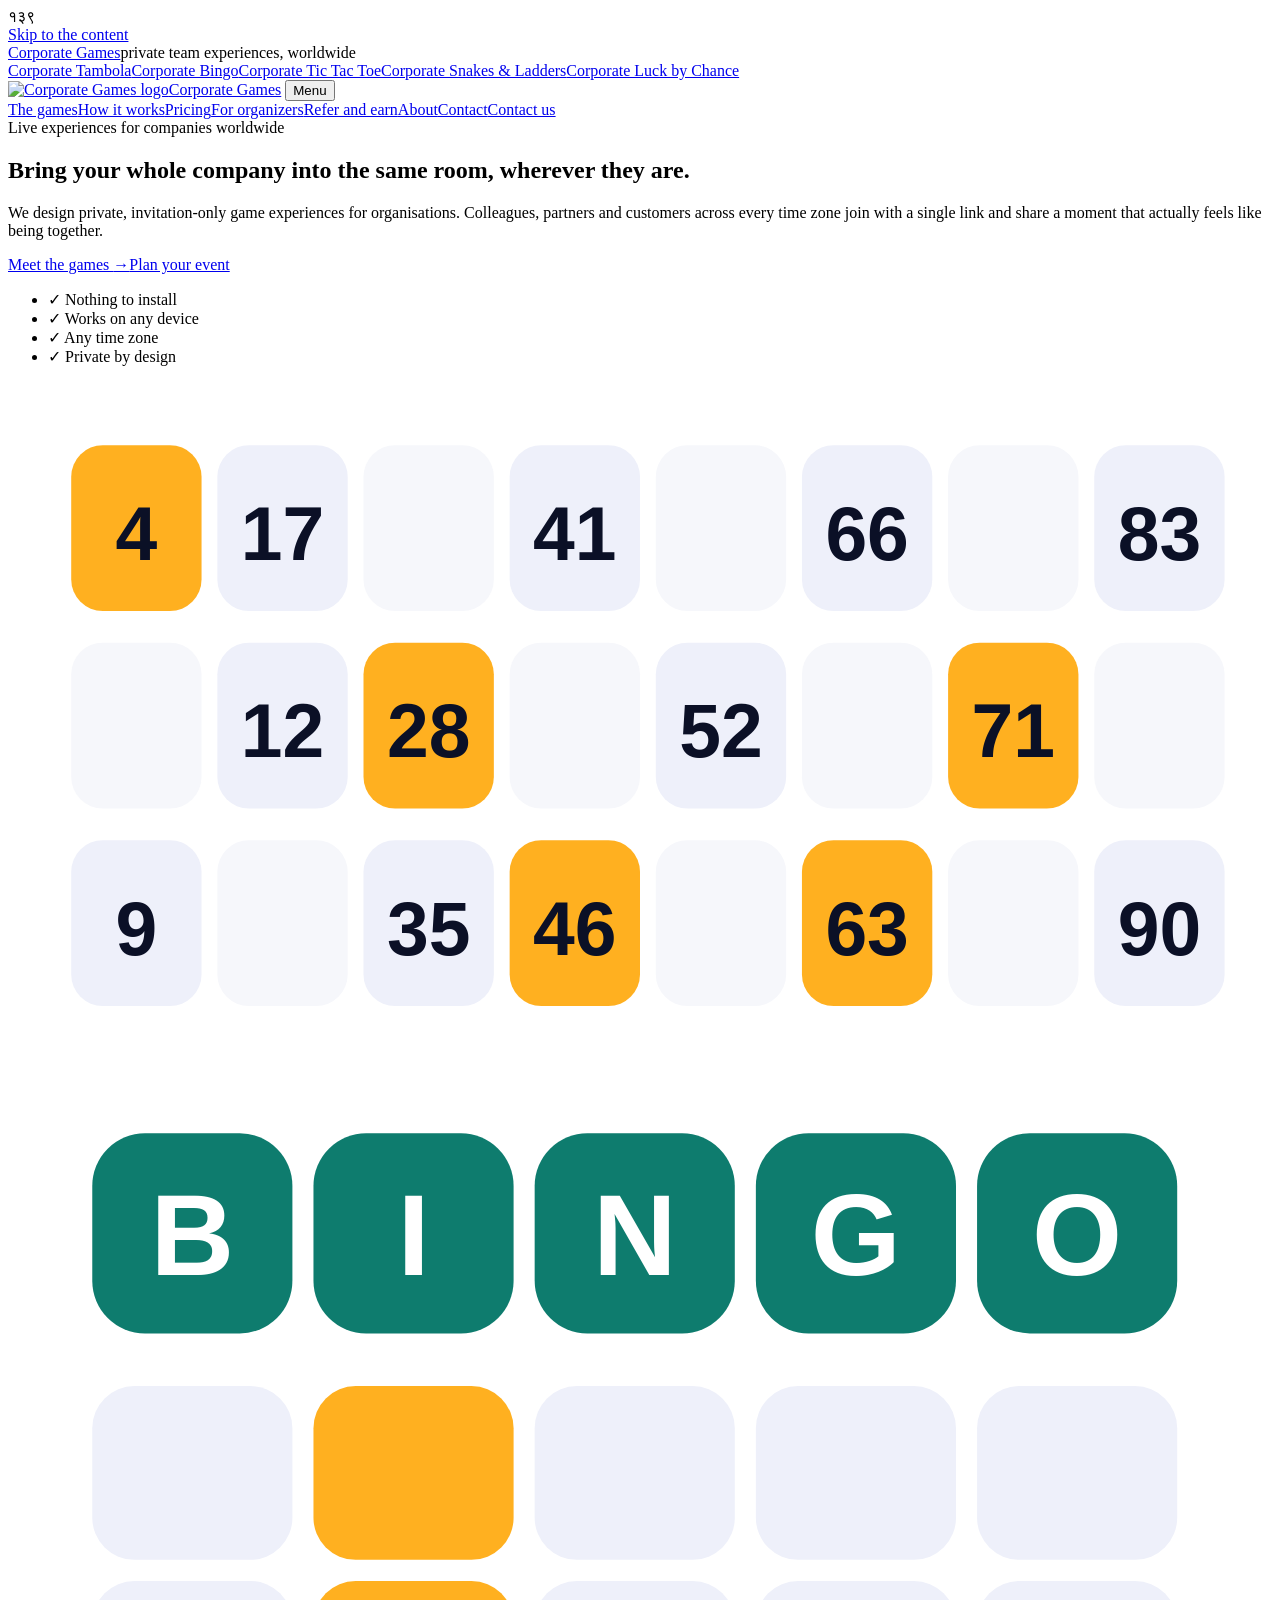
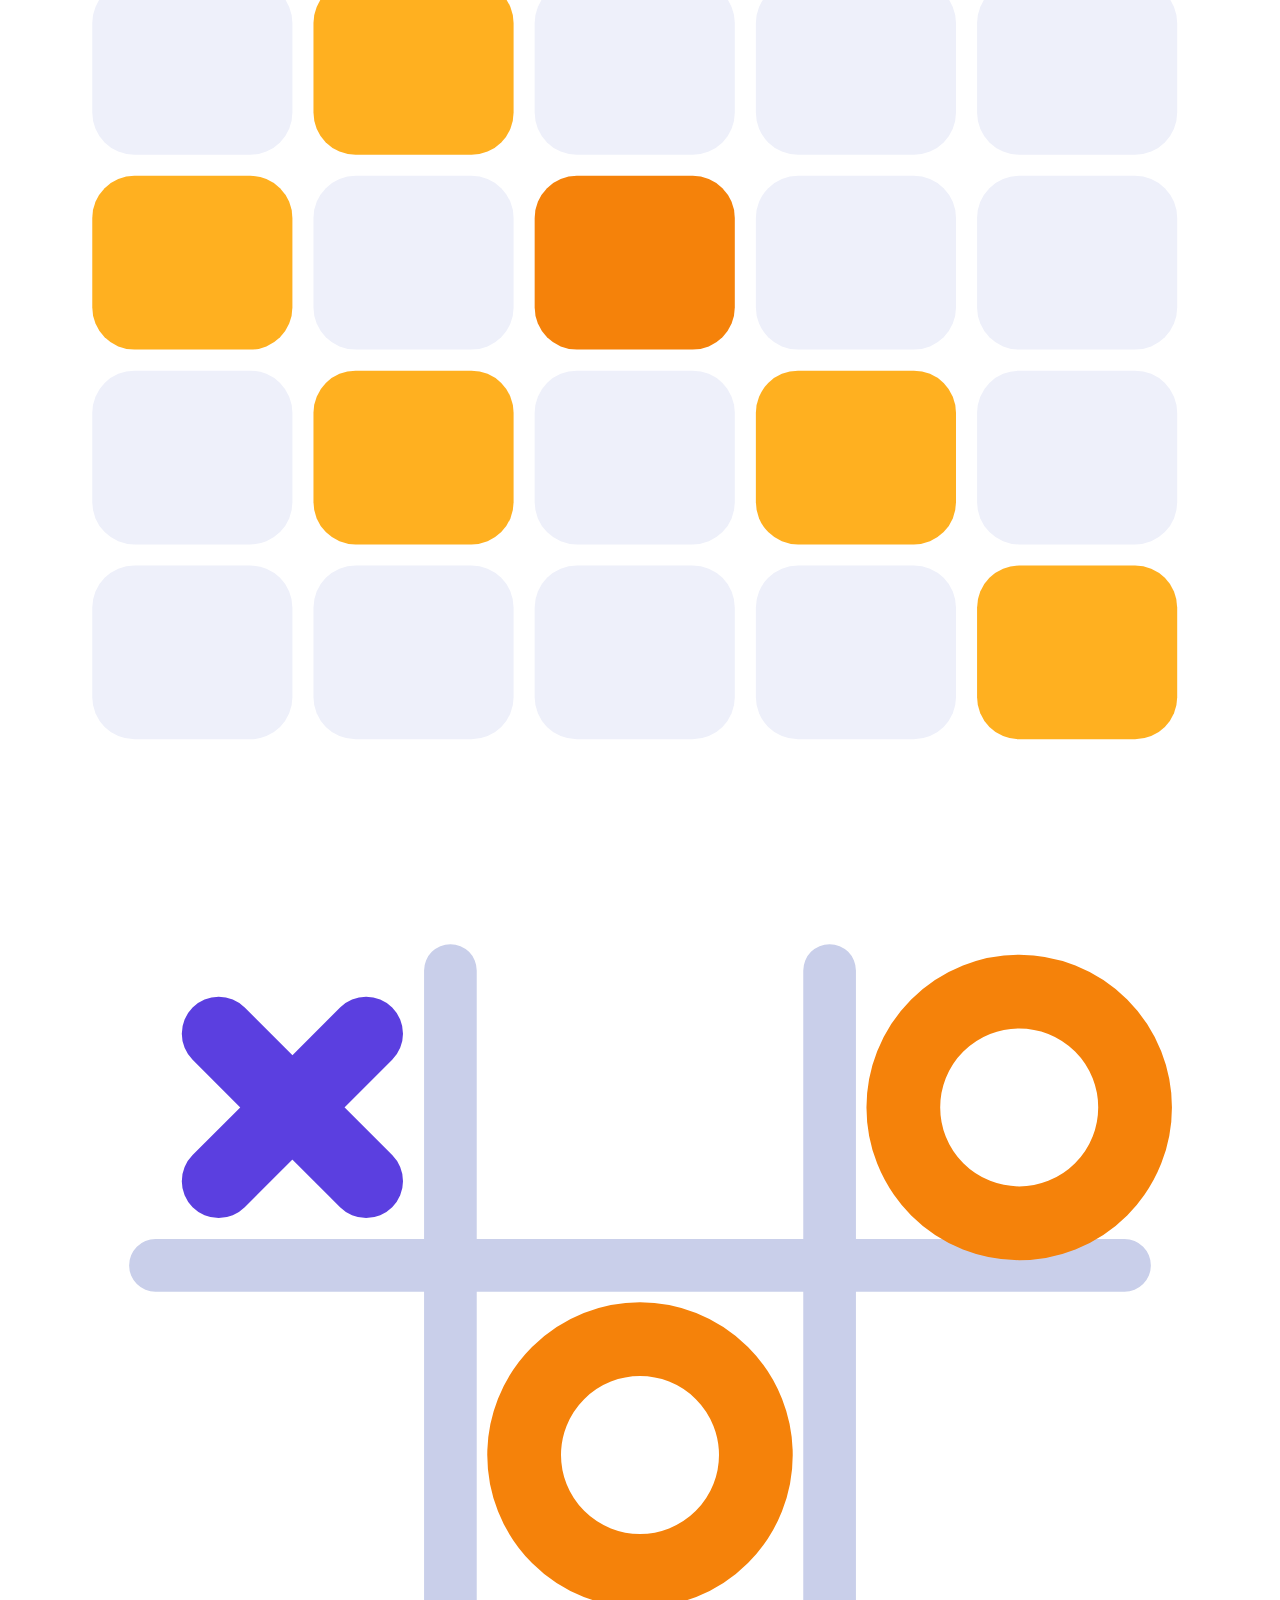
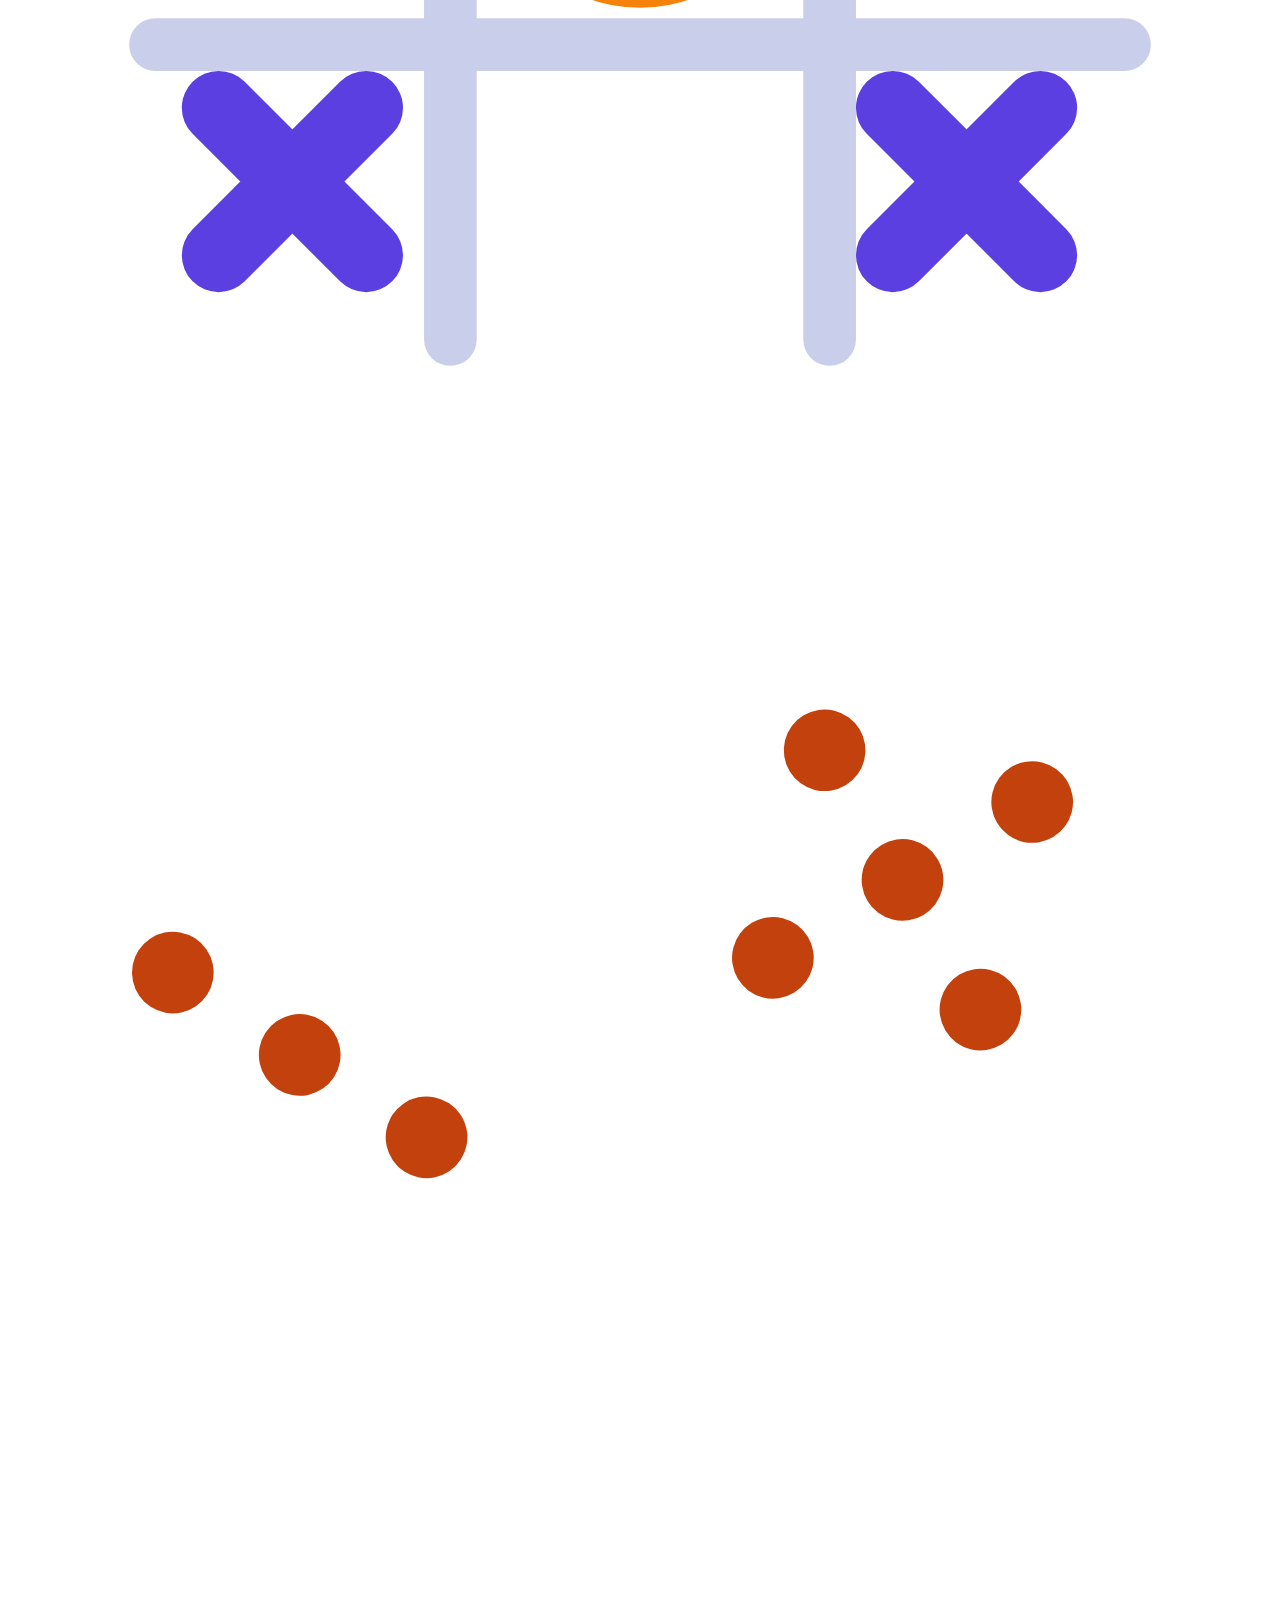
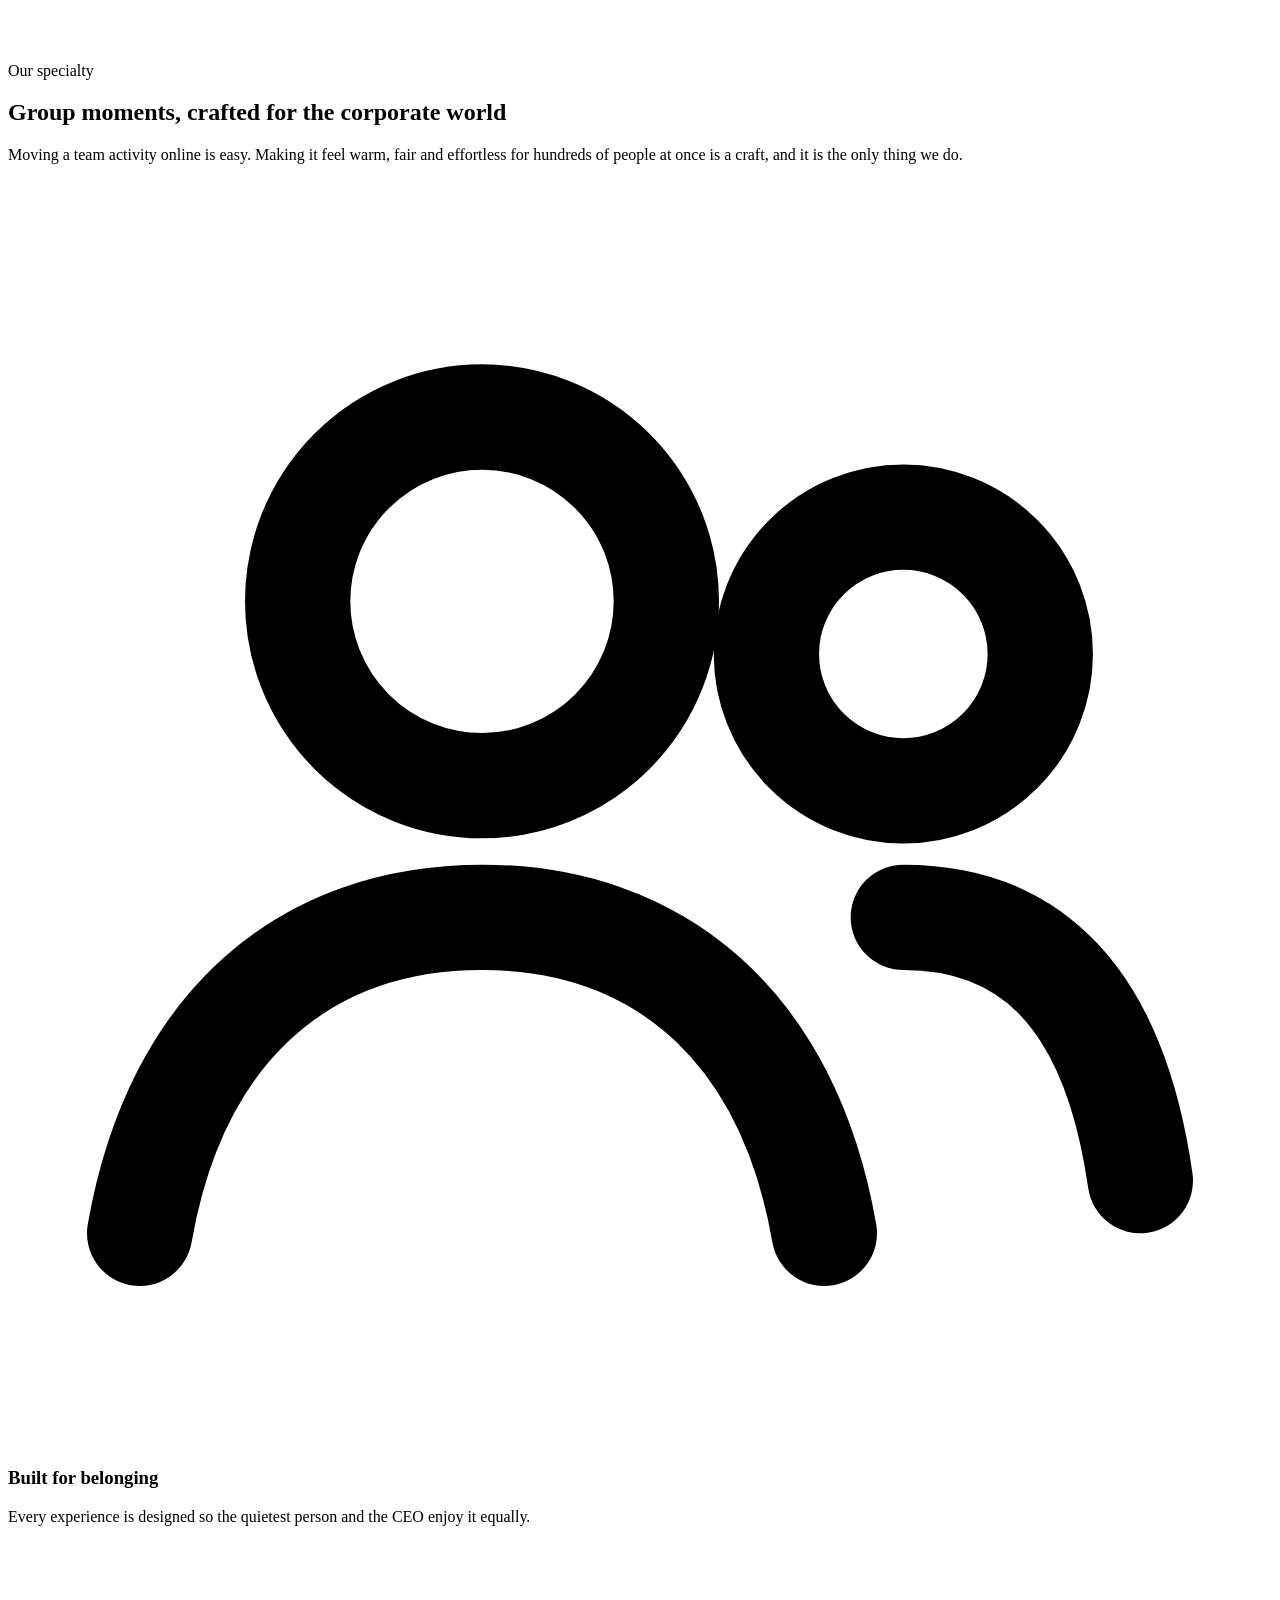
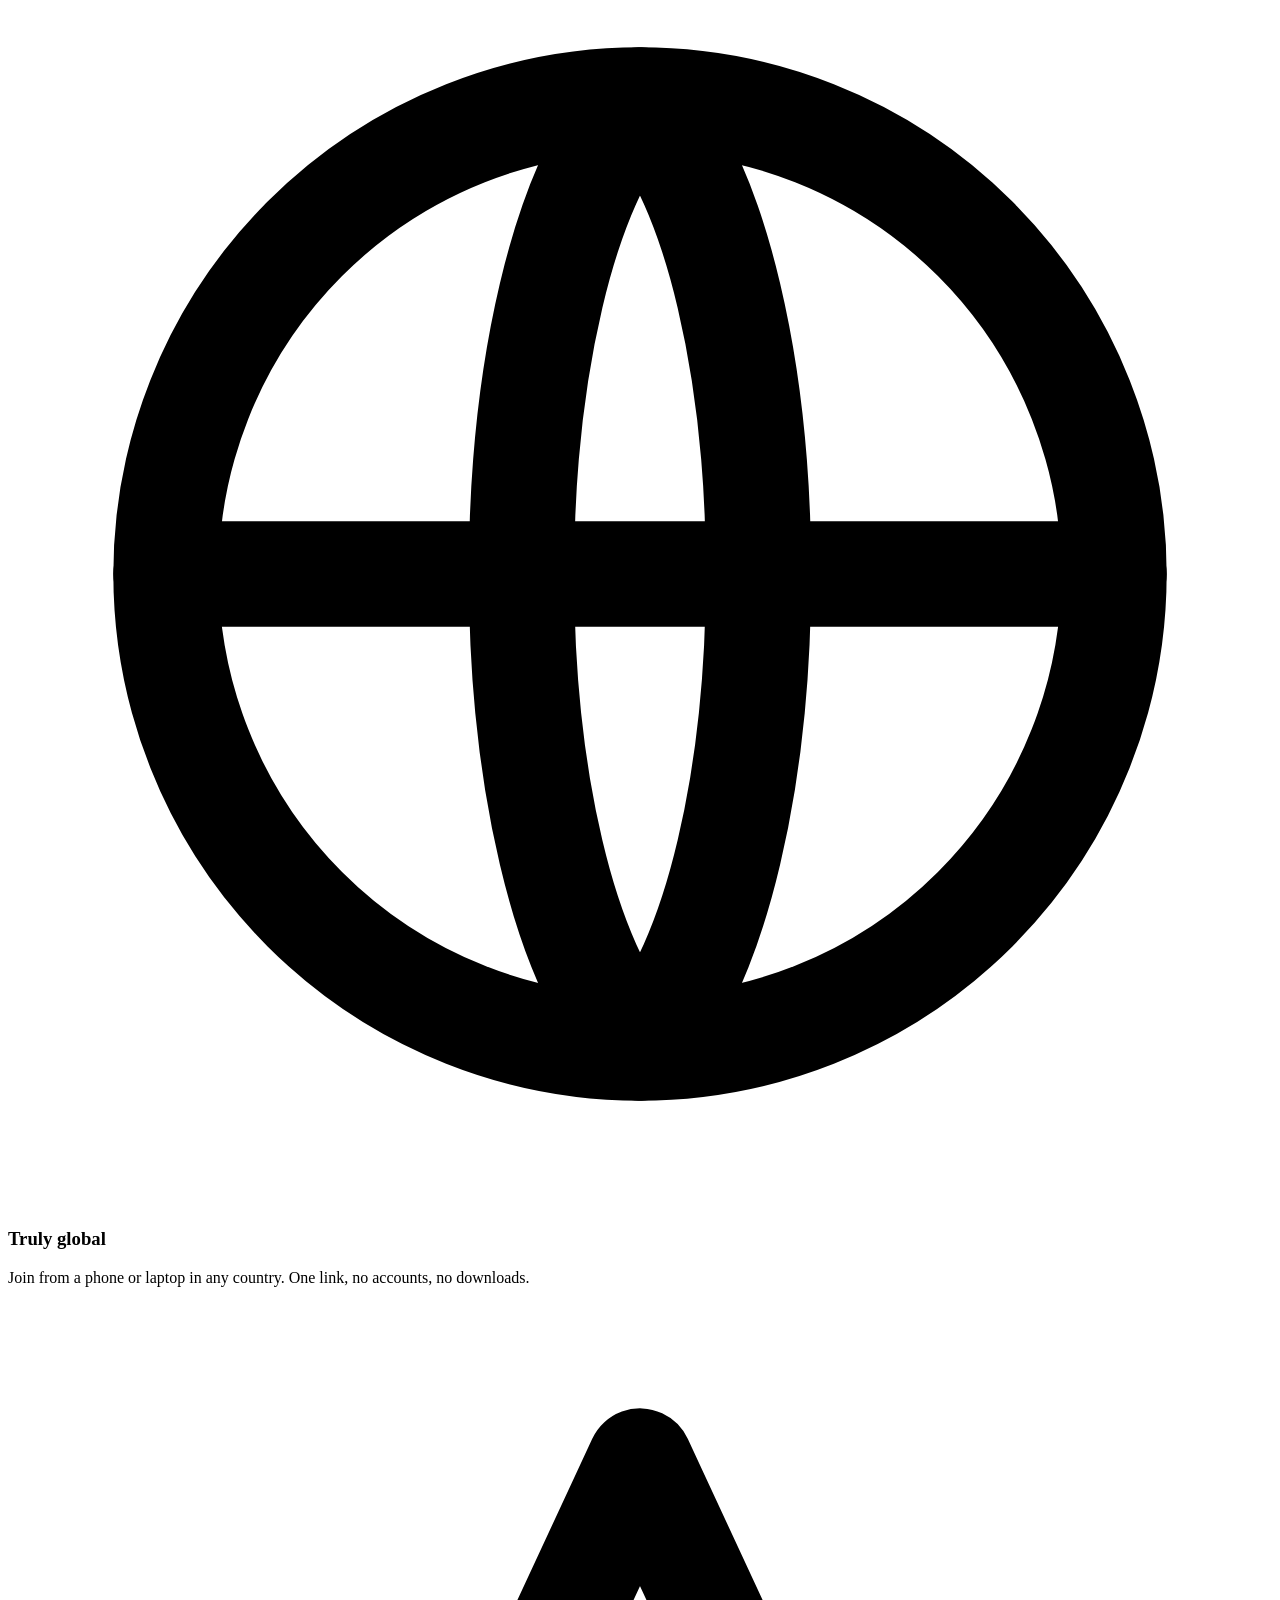
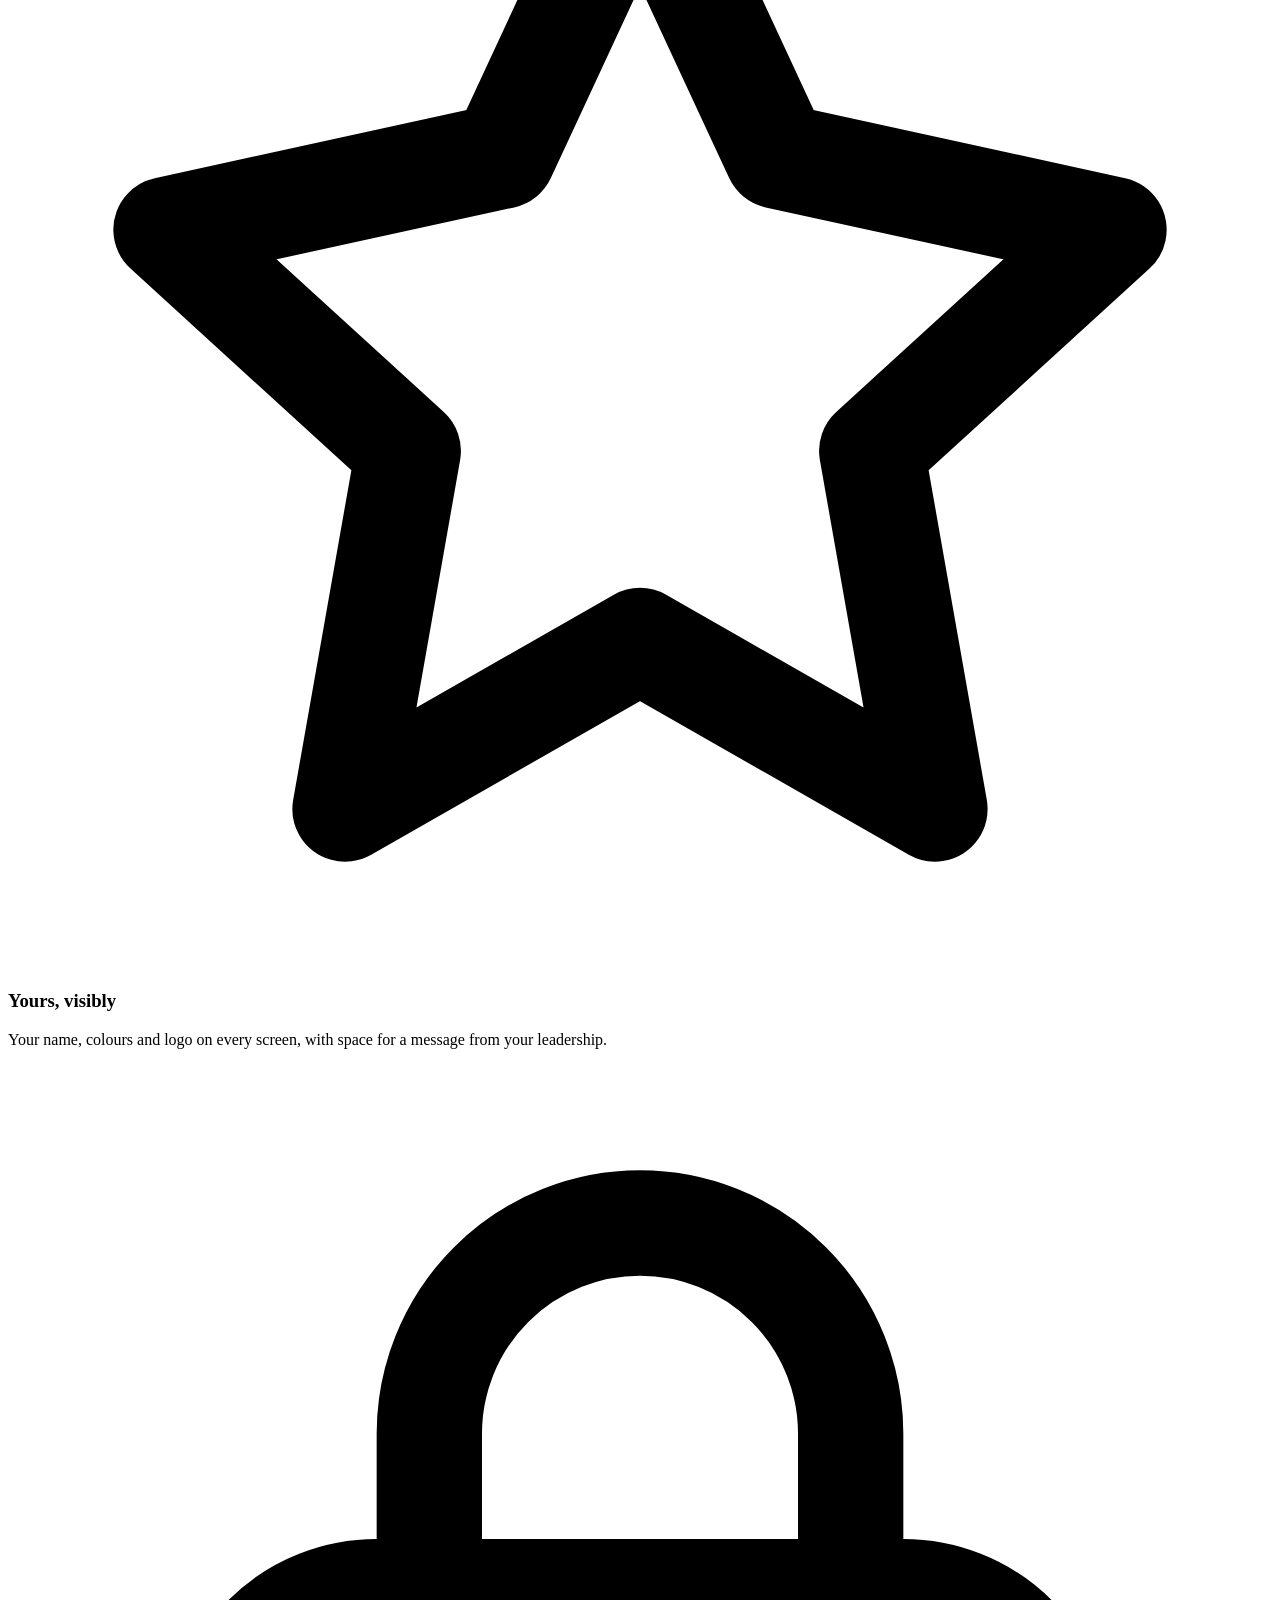
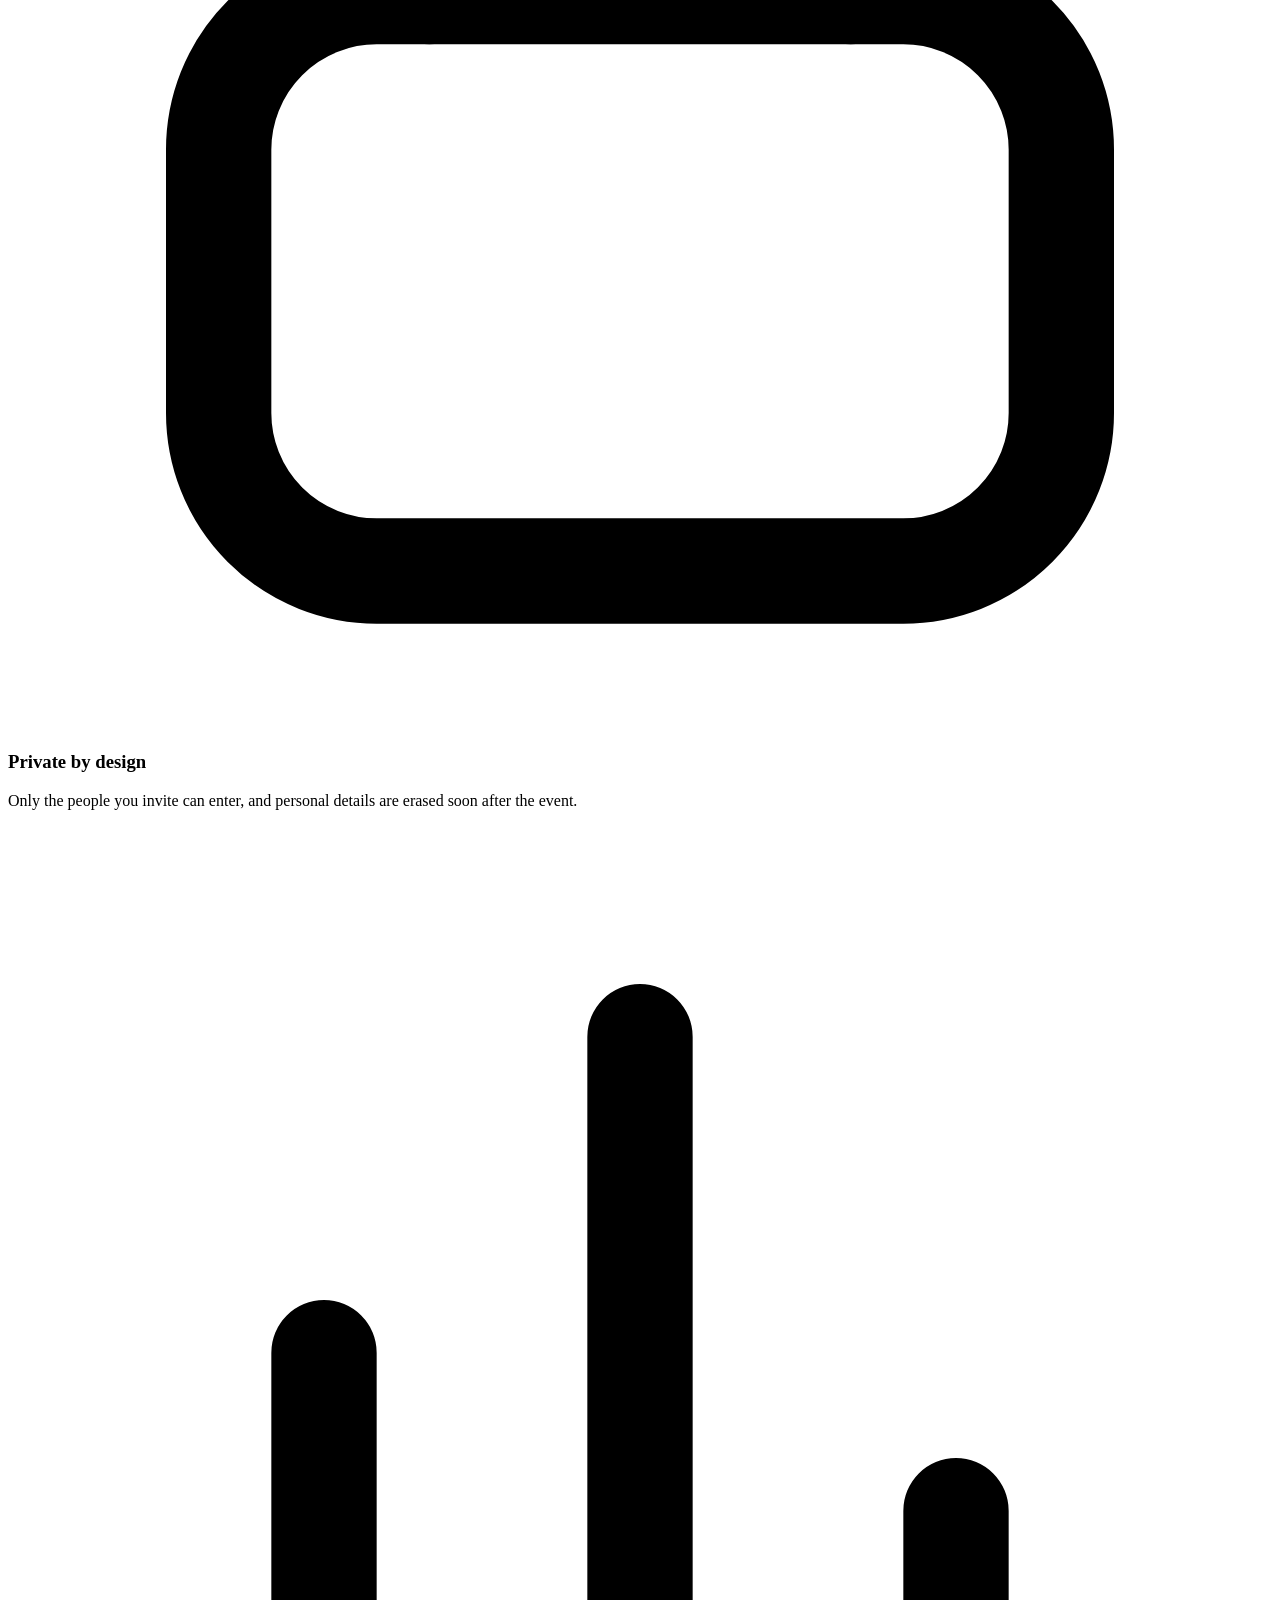
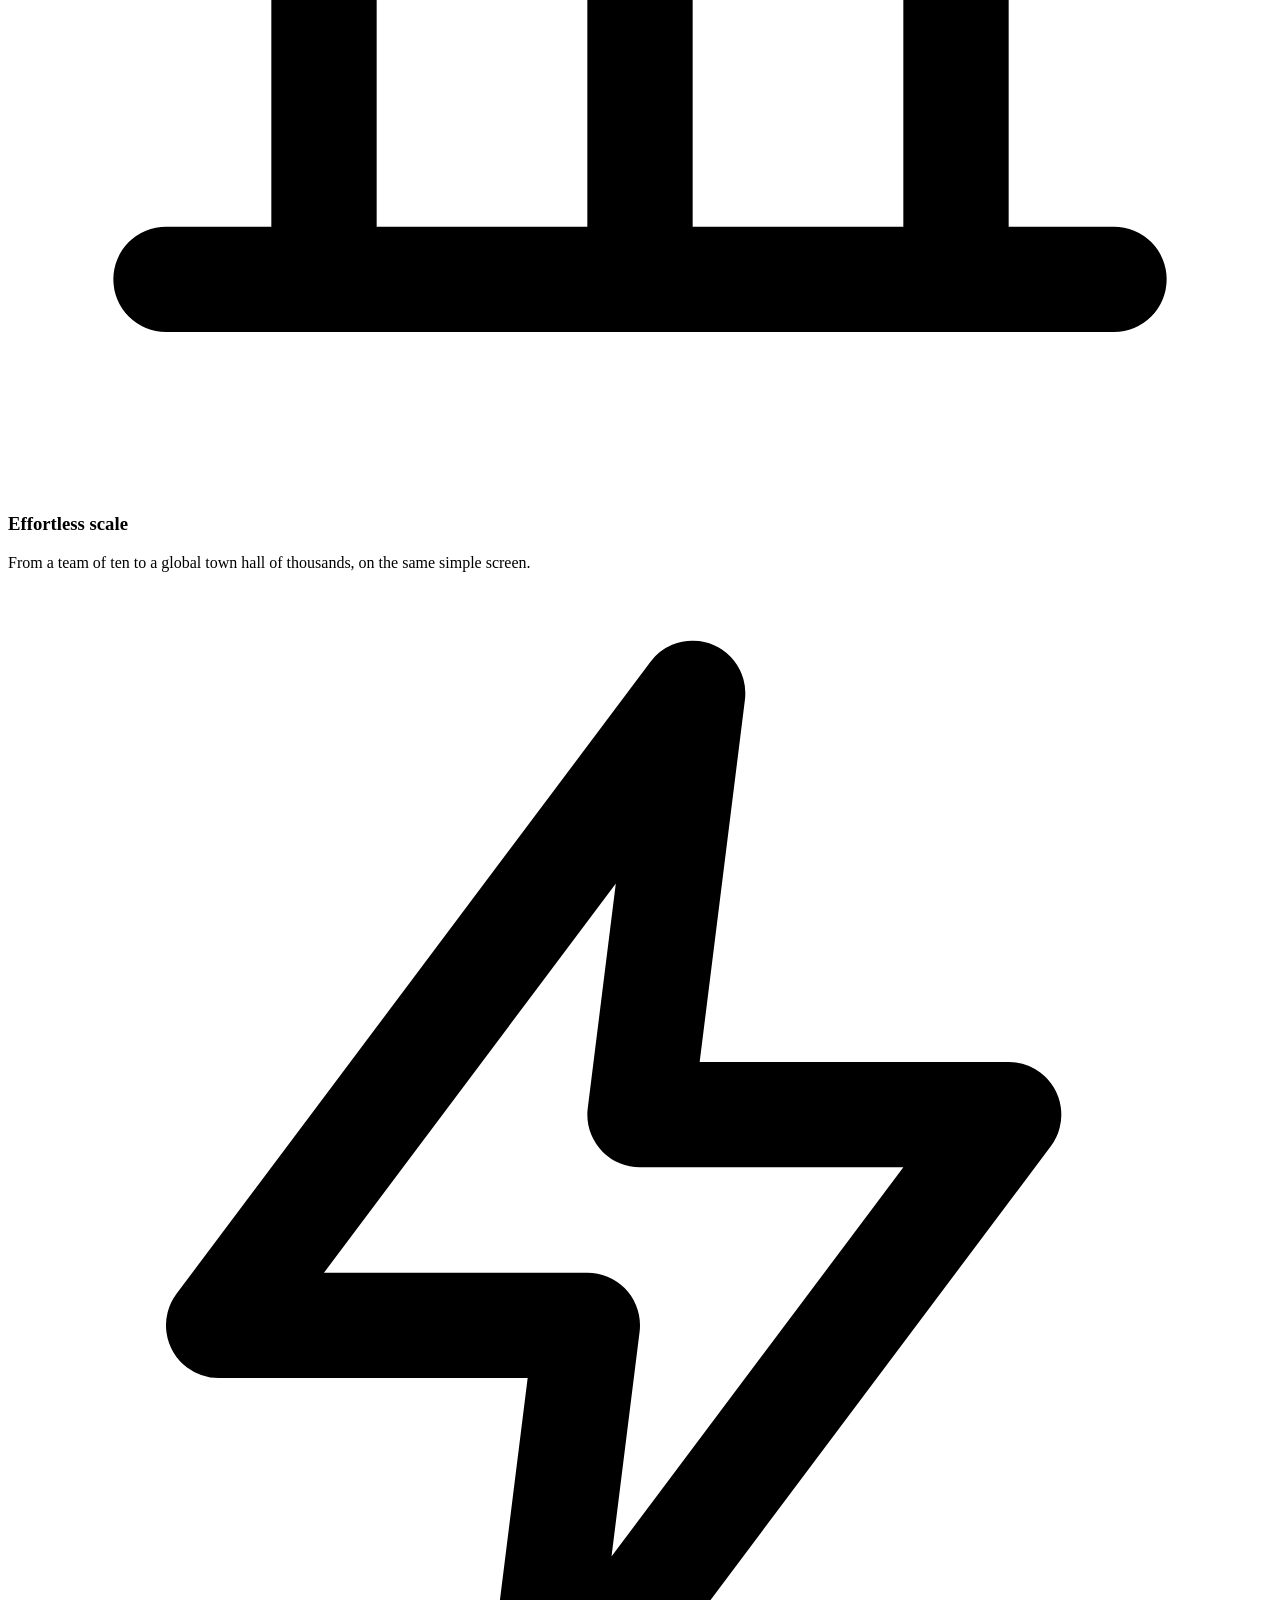
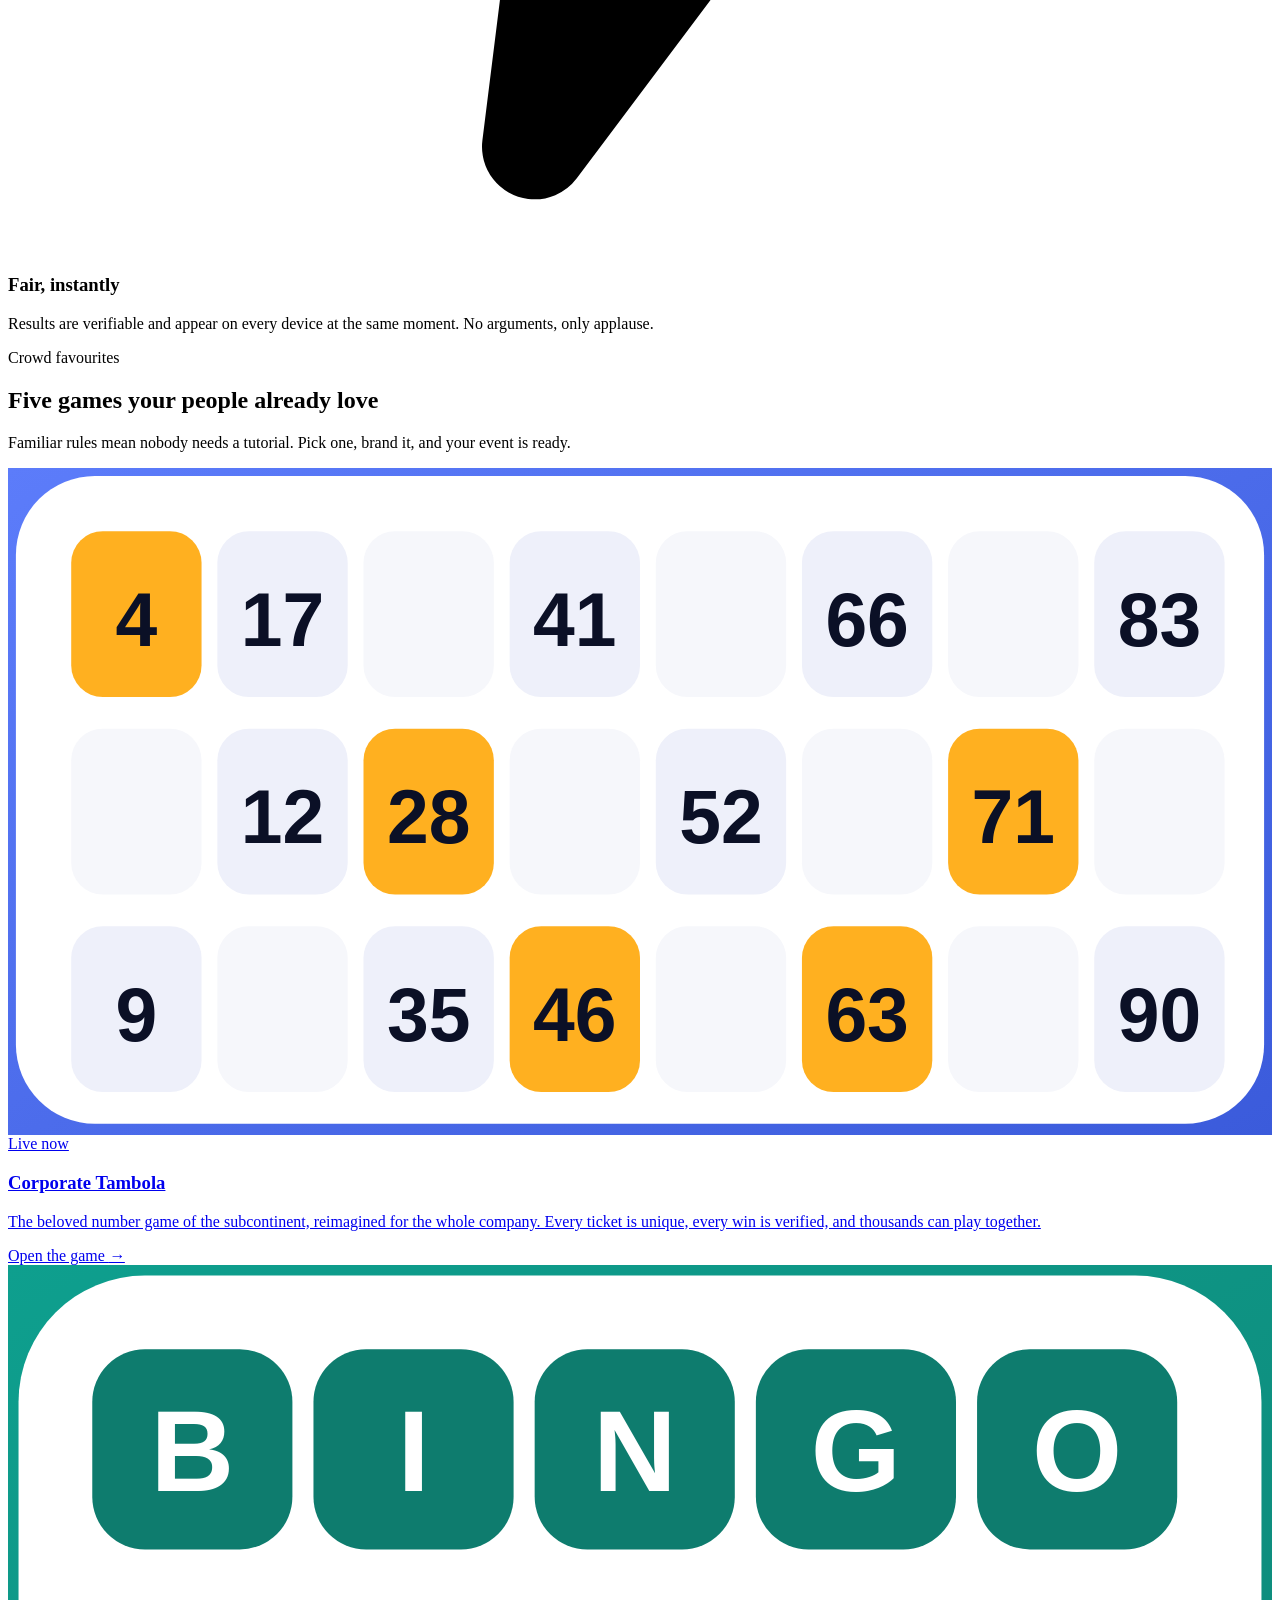
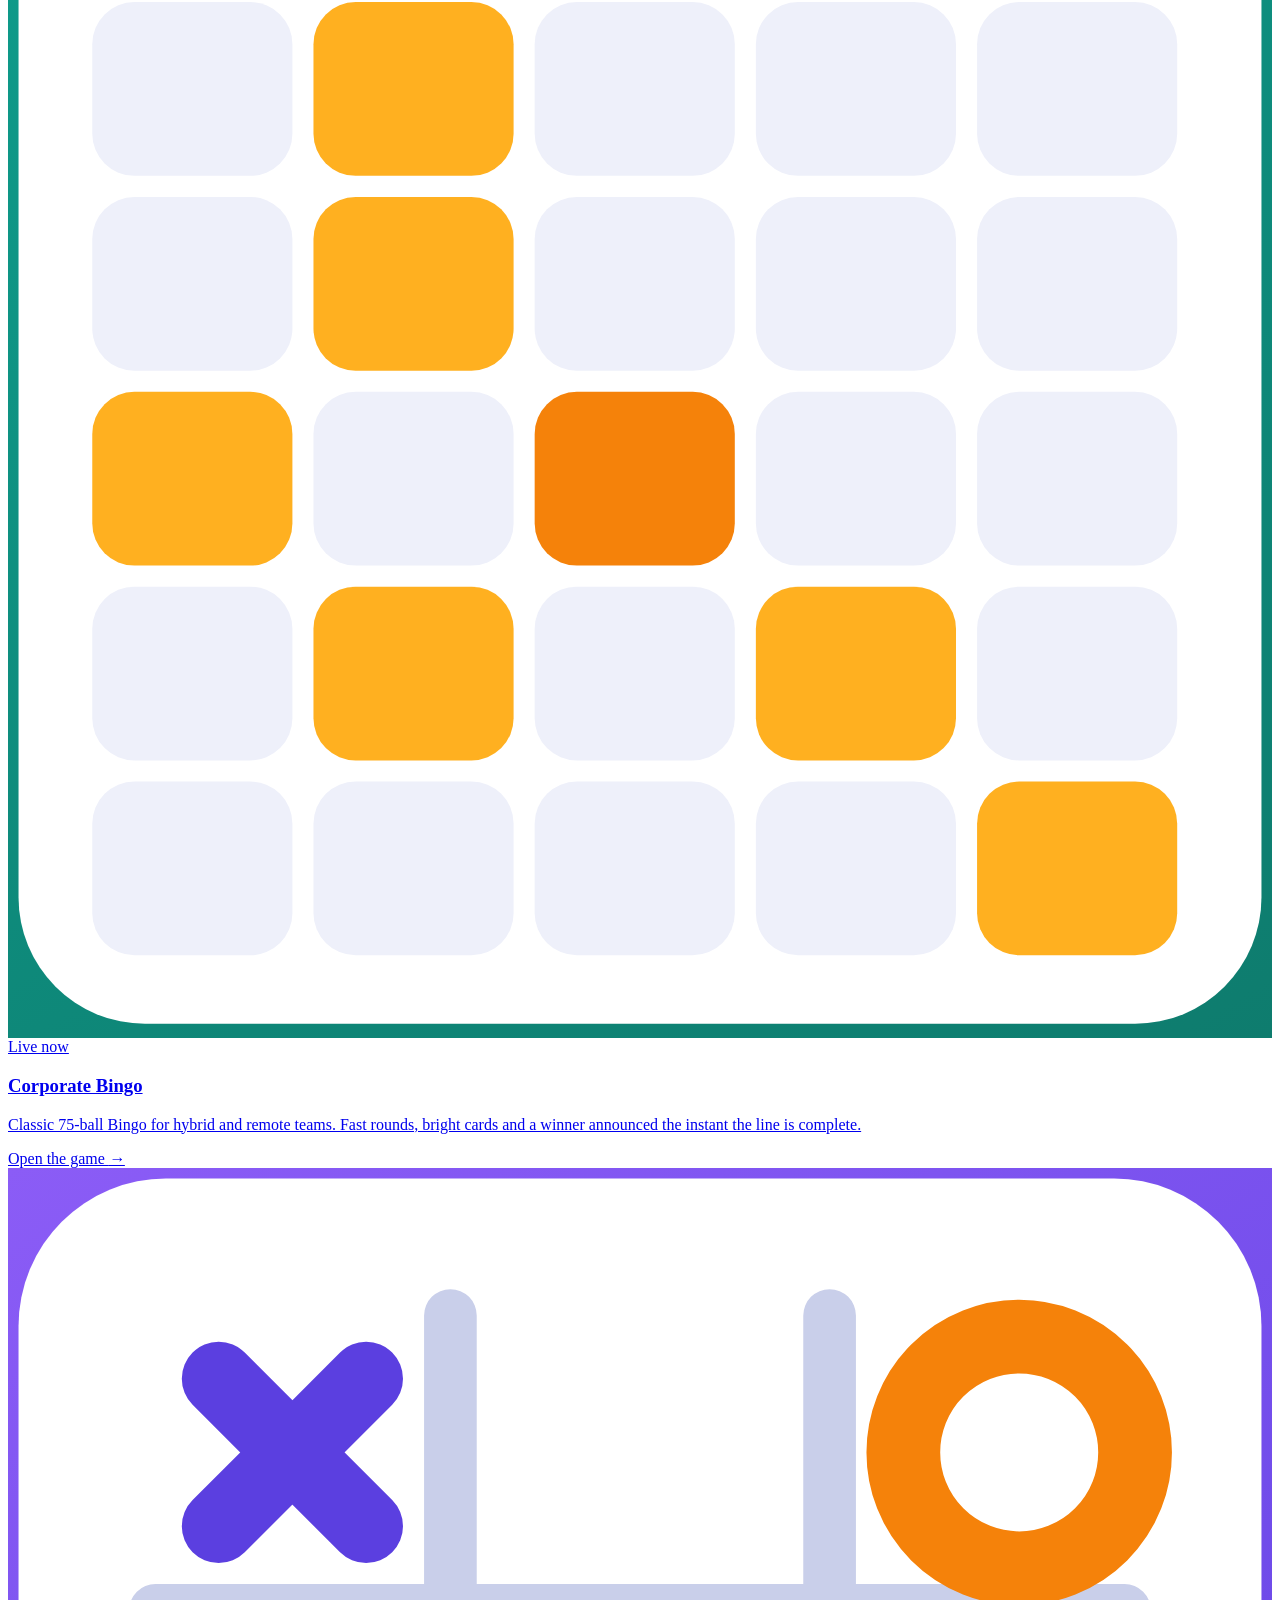
==== commit b9374721: "Mark 139: small dark blue numerals with a thin dark red line at the top centre of every page (owner " ====
--- a/site/index.html
+++ b/site/index.html
@@ -10,7 +10,7 @@
 <link rel="preload" href="/fonts/Inter-normal-400.woff2" as="font" type="font/woff2" crossorigin><link rel="preload" href="/fonts/Fraunces-normal-500-700.woff2" as="font" type="font/woff2" crossorigin>
 <link rel="stylesheet" href="/site.css">
 <script type="application/ld+json">{"@context":"https://schema.org","@type":"Organization","name":"Corporate Games","url":"https://games.corporatetambola.com/","email":"hello@corporatetambola.com","parentOrganization":{"@type":"Organization","name":"IT Services by Rajat Agarwal"}}</script>
-</head><body>
+</head><body><div class="mark139" lang="hi" aria-hidden="true"><span>१३९</span></div>
 <a class="skip" href="#main">Skip to the content</a>
 <div class="gbar"><div class="wrap"><a class="gb-home" href="https://games.corporatetambola.com/" aria-current="true">Corporate Games</a><span class="gb-line">private team experiences, worldwide</span><nav aria-label="Corporate Games"><a href="https://corporatetambola.com/">Corporate Tambola</a><a href="https://bingo.corporatetambola.com/">Corporate Bingo</a><a href="https://tictactoe.corporatetambola.com/">Corporate Tic Tac Toe</a><a href="https://snakes.corporatetambola.com/">Corporate Snakes &amp; Ladders</a><a href="https://luck.corporatetambola.com/">Corporate Luck by Chance</a></nav></div></div>
 
